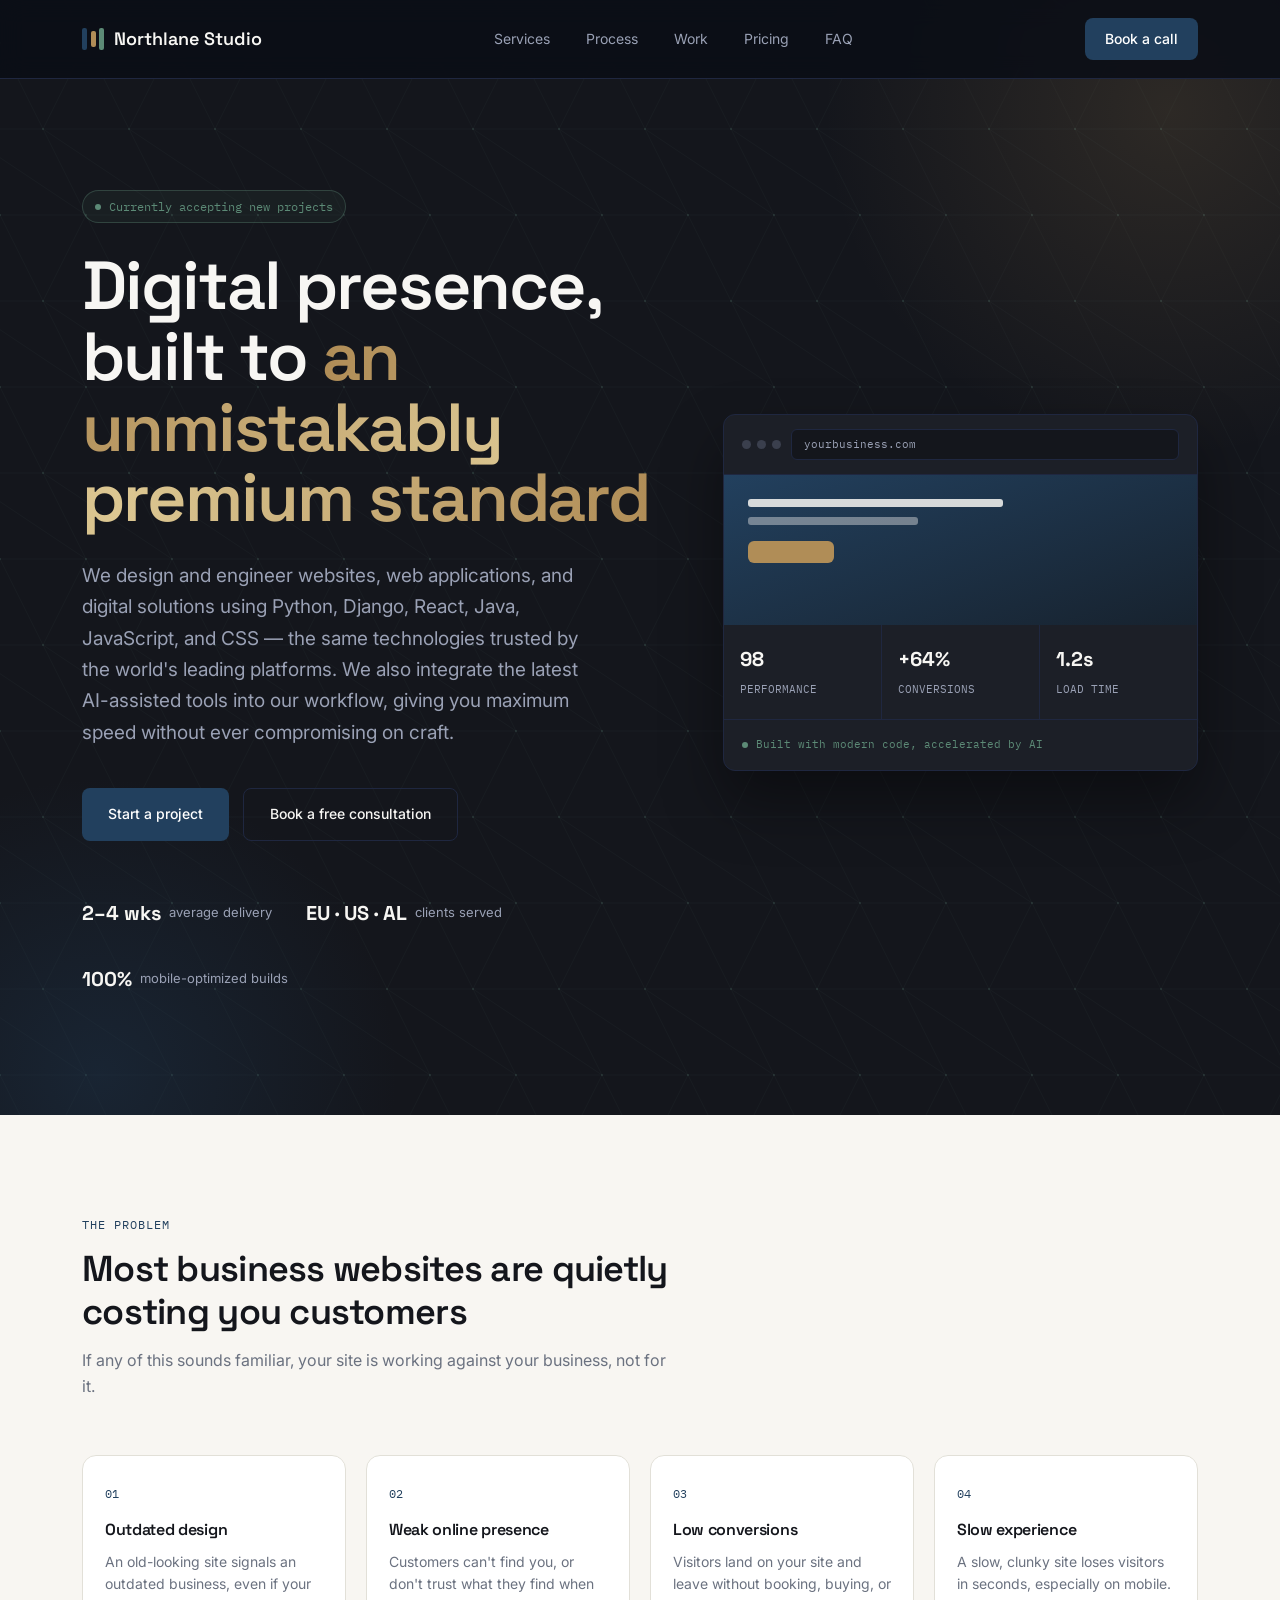
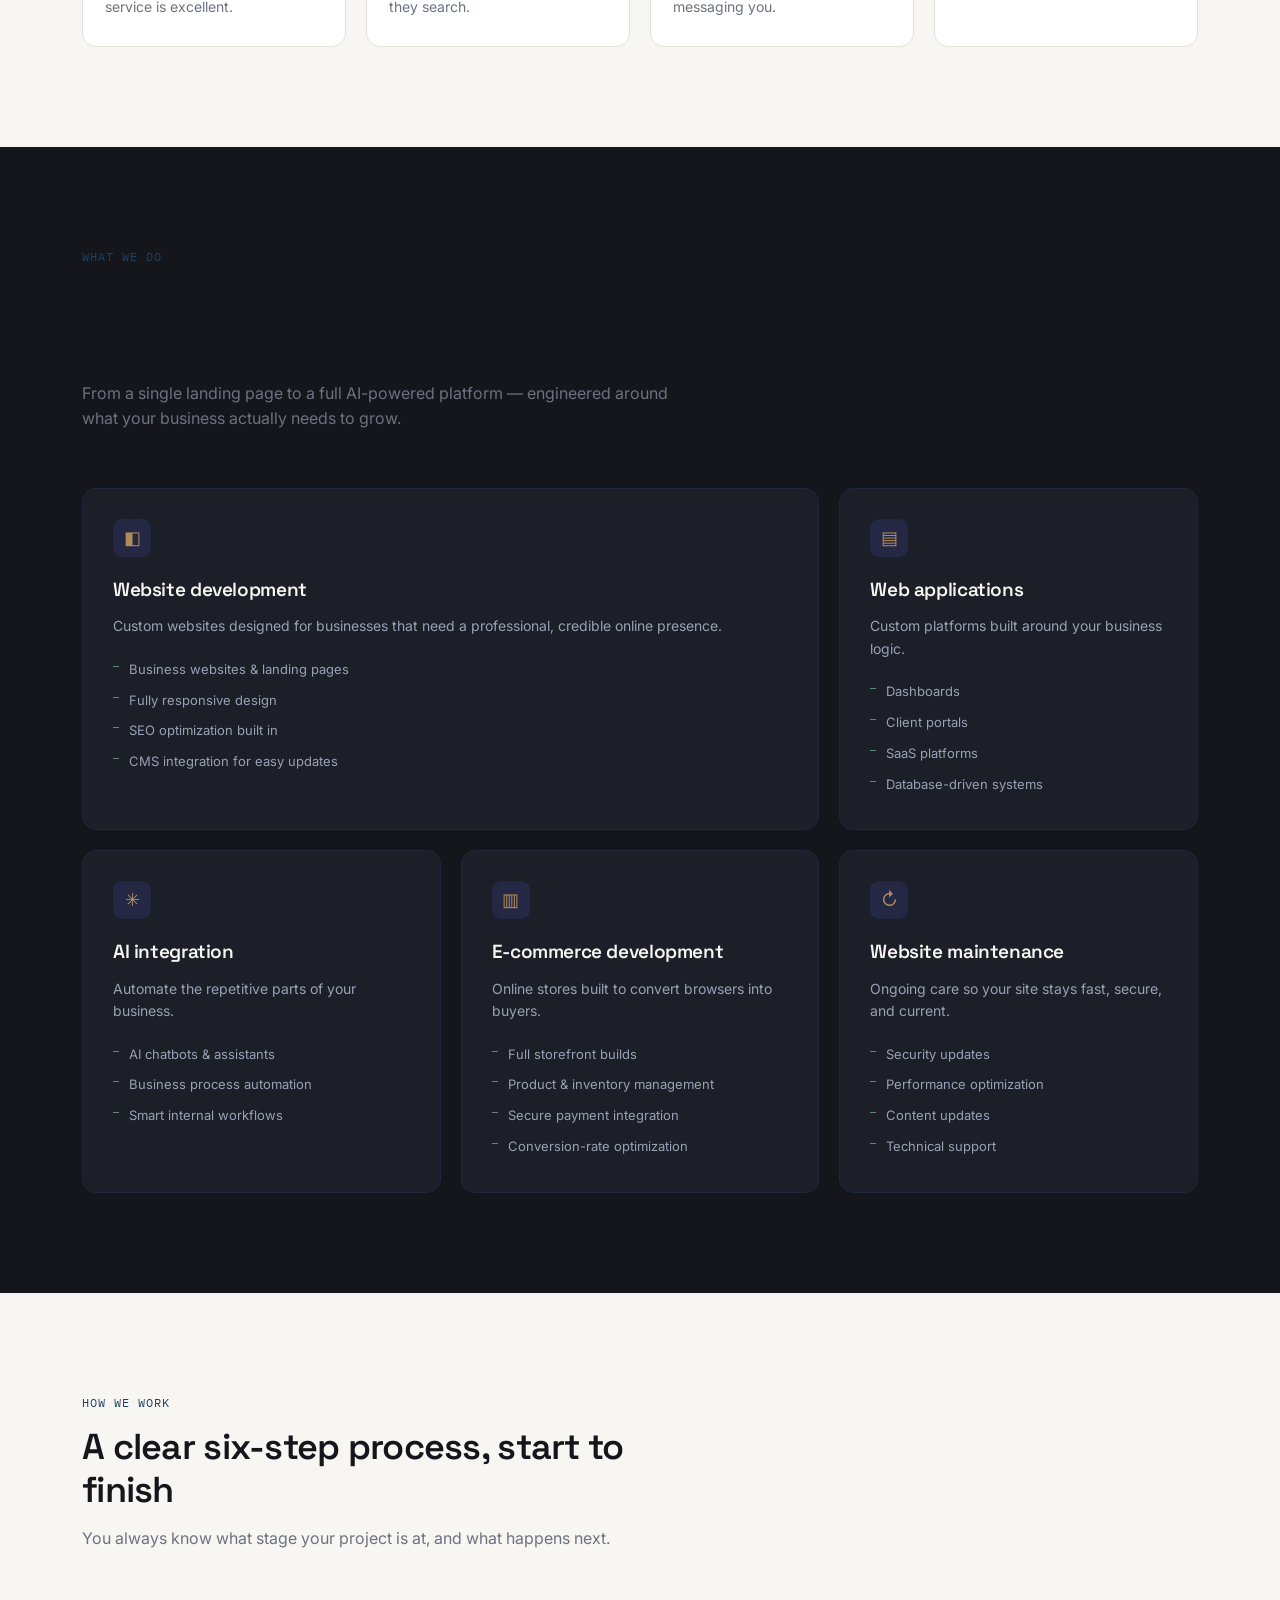
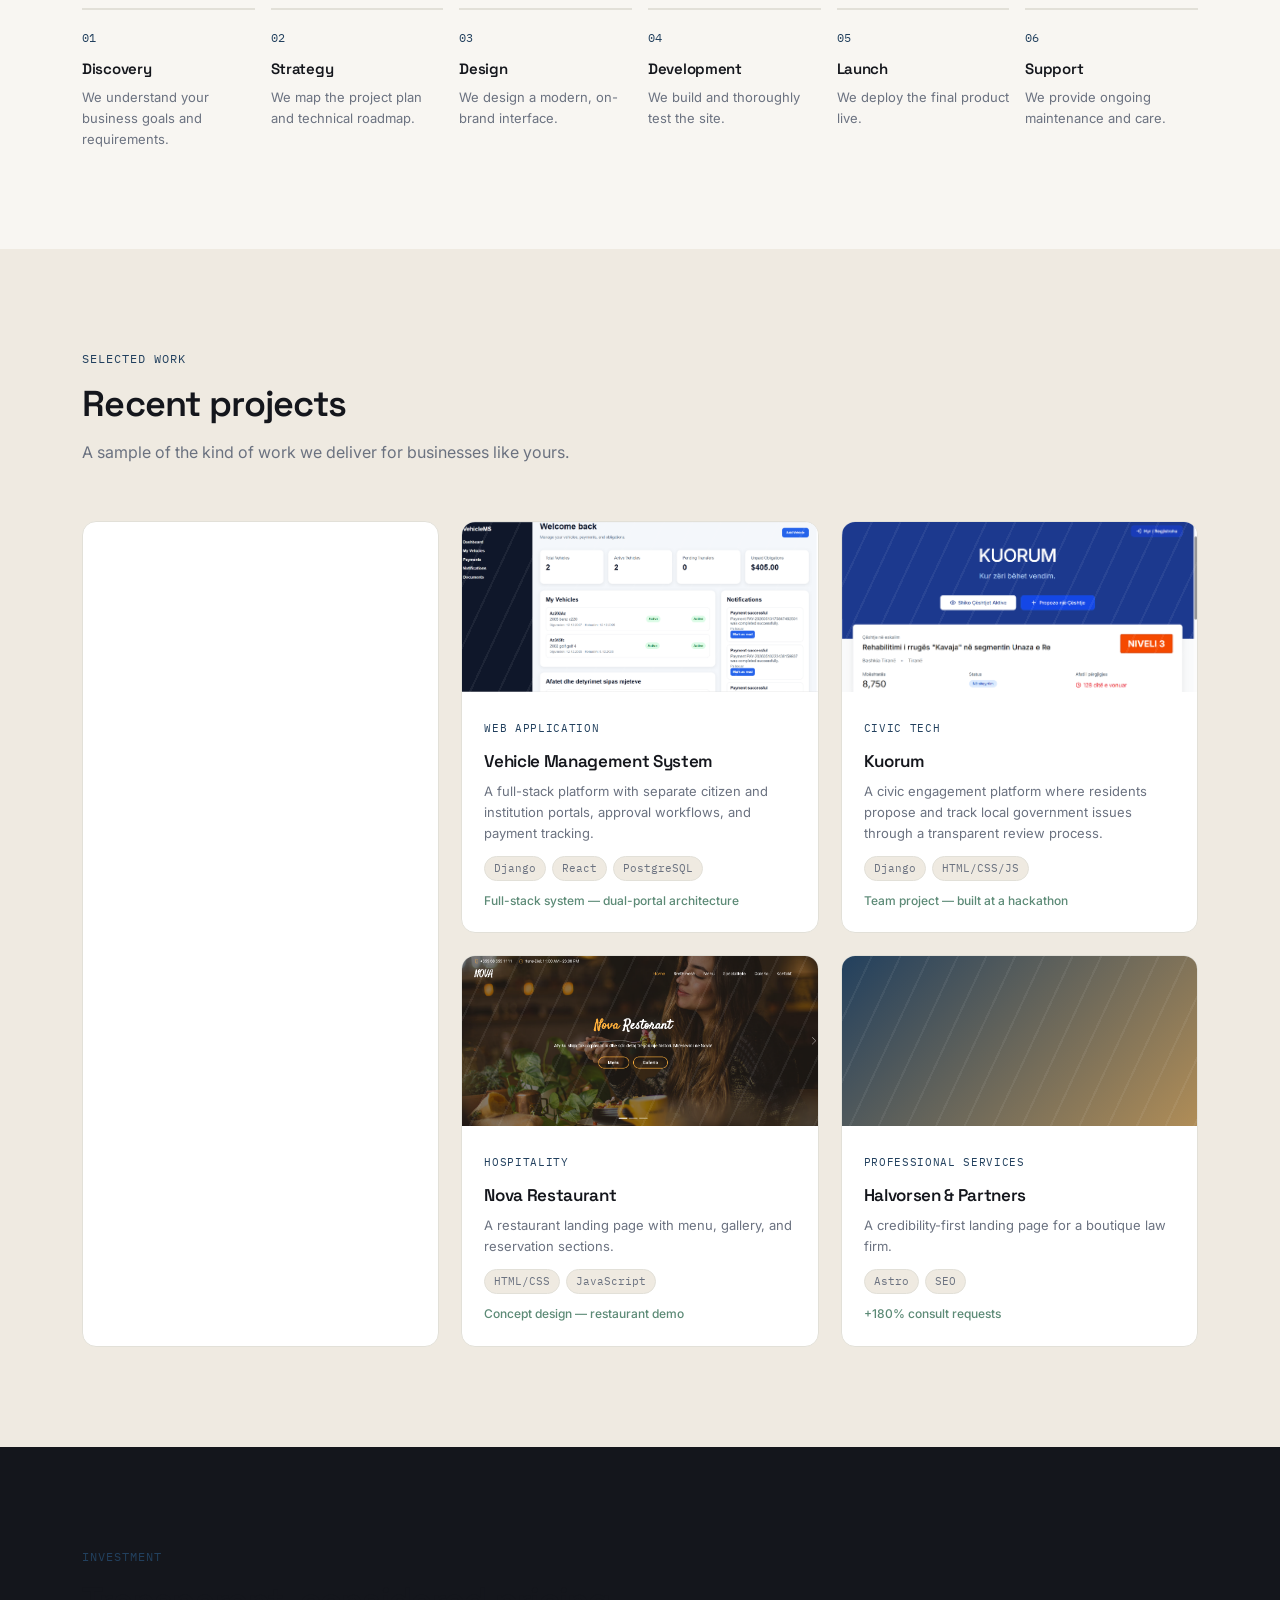
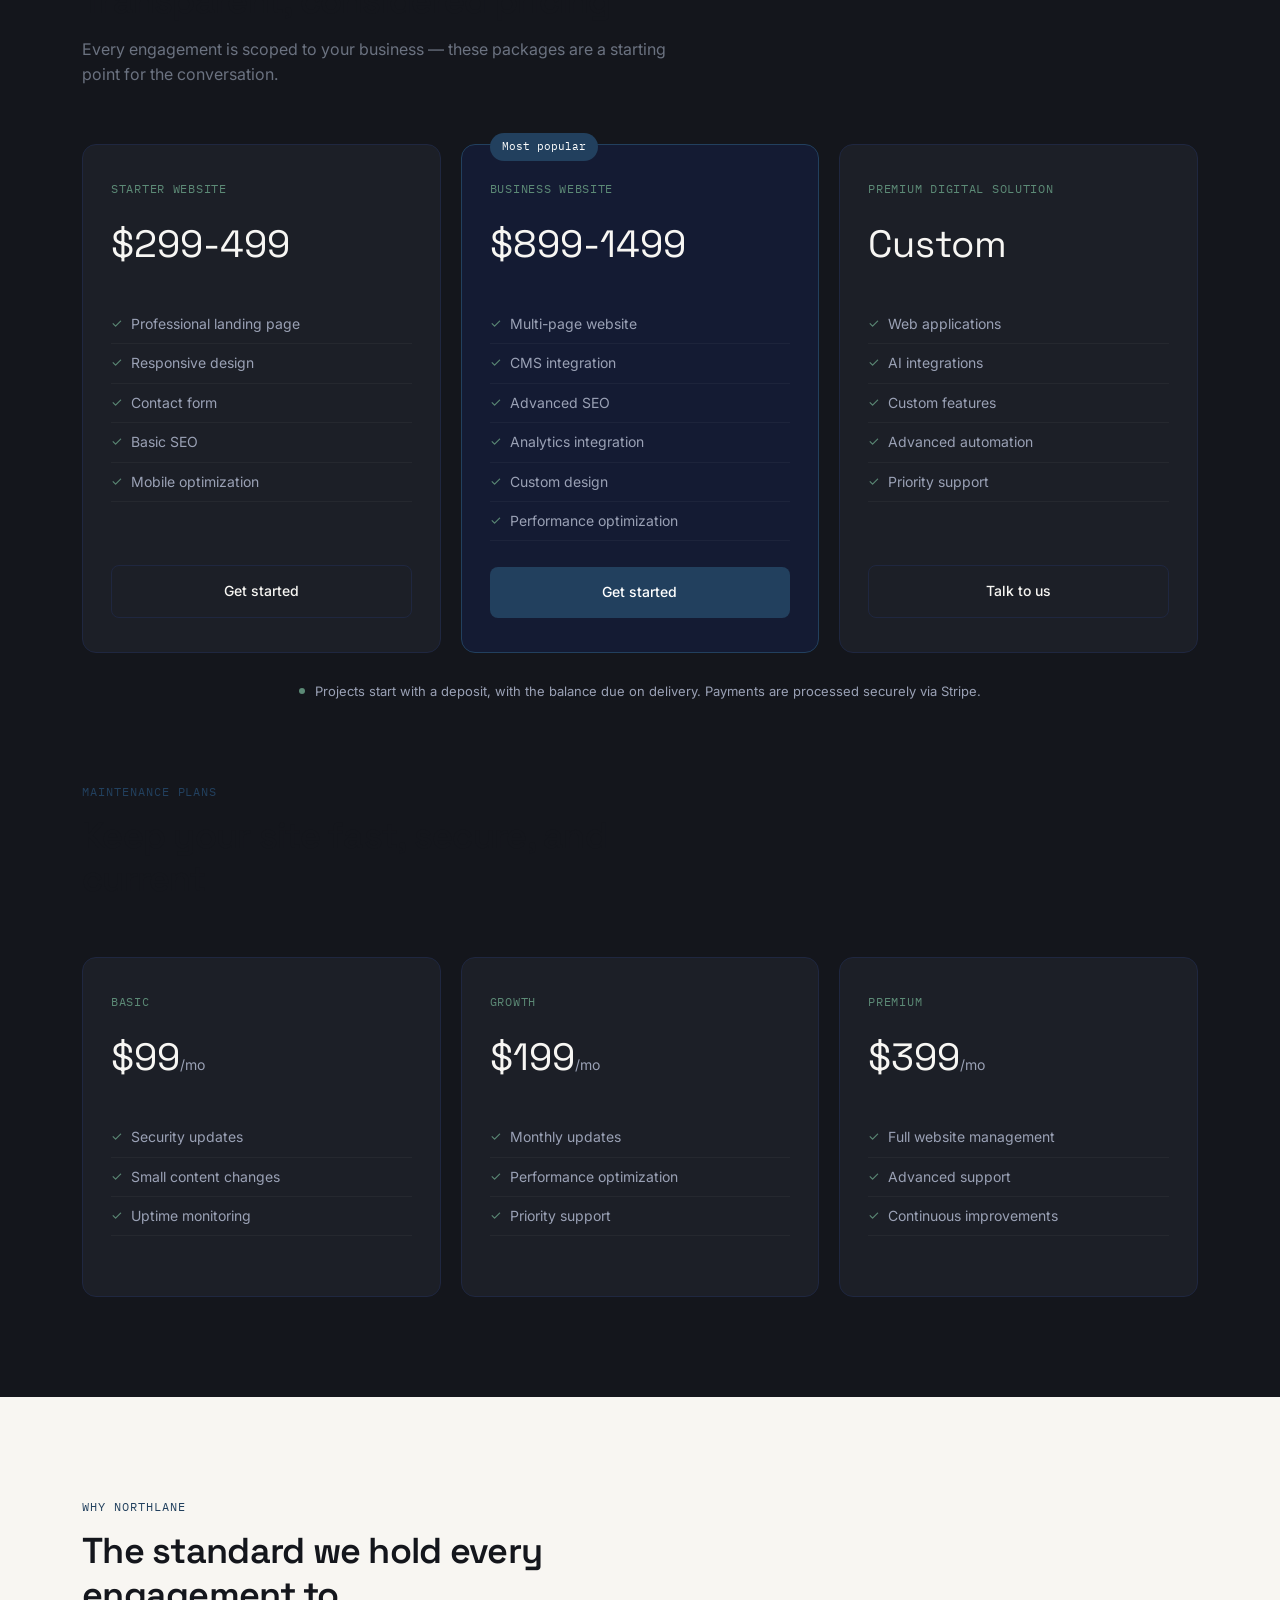
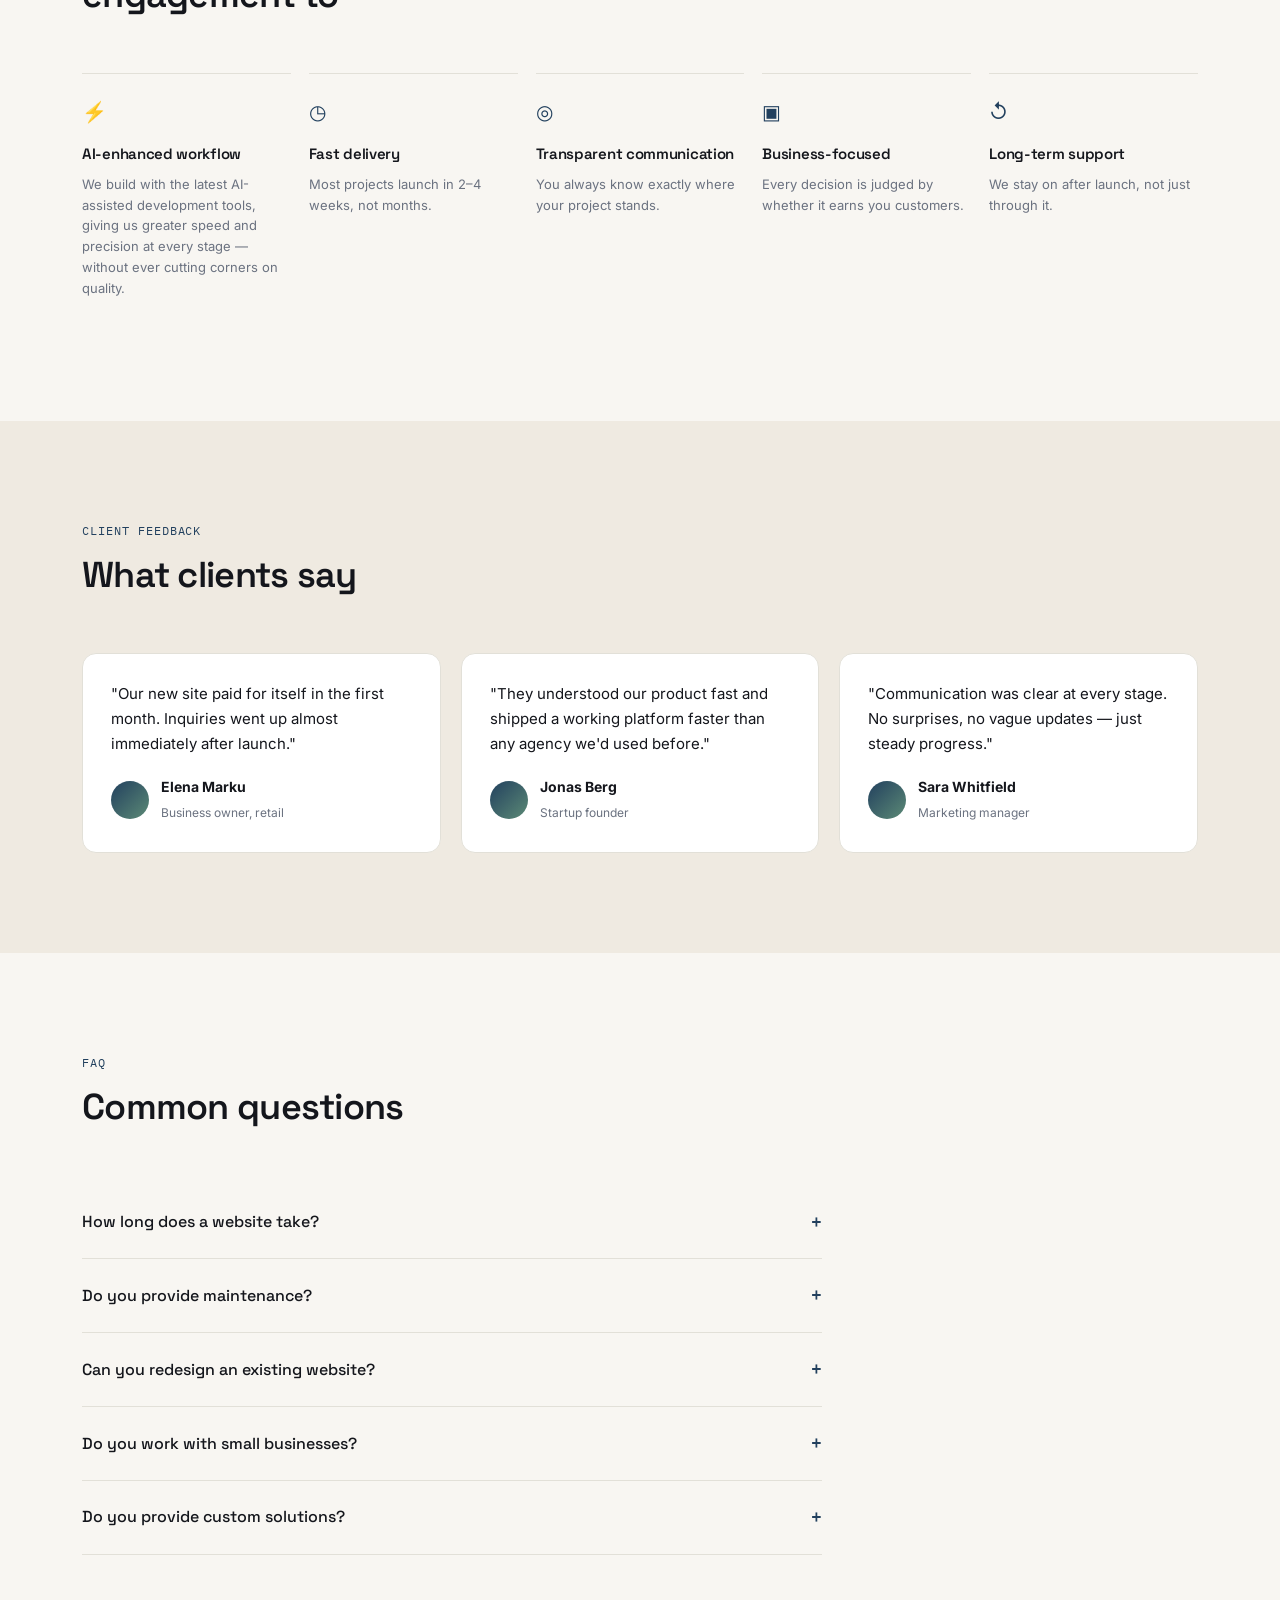
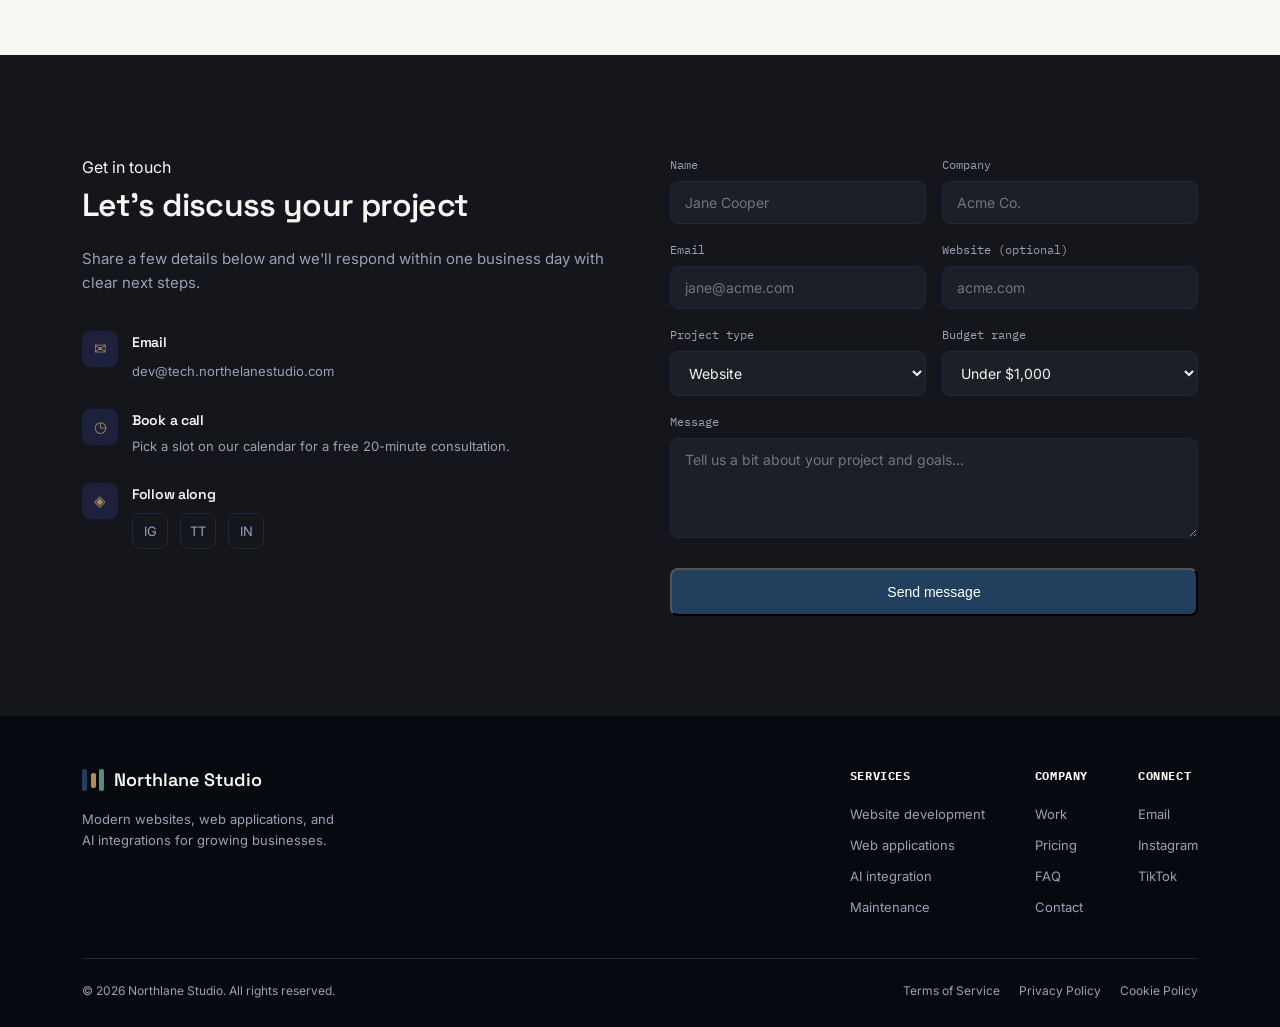
==== index.html @ 3b311298 "Update index.html" ====
<!DOCTYPE html>
<html lang="en">
<head>
<meta charset="UTF-8">
<meta name="viewport" content="width=device-width, initial-scale=1.0">
<title>Northlane Studio — Websites, web apps &amp; AI integrations</title>
<meta name="description" content="Northlane Studio builds modern websites, web applications, and AI-powered digital solutions for businesses across Europe and the US.">
<link rel="preconnect" href="https://fonts.googleapis.com">
<link href="https://fonts.googleapis.com/css2?family=Space+Grotesk:wght@400;500;600;700&family=Inter:wght@400;500;600&family=IBM+Plex+Mono:wght@400;500&display=swap" rel="stylesheet">
<link rel="stylesheet" href="css/style.css">

<!-- Google Analytics 4 -->
<script async src="https://www.googletagmanager.com/gtag/js?id=G-V34BCMV8Z7"></script>
<script>
  window.dataLayer = window.dataLayer || [];
  function gtag(){dataLayer.push(arguments);}
  gtag('js', new Date());
  gtag('config', 'G-V34BCMV8Z7');
</script>

</head>
<body>

<nav>
  <div class="nav-inner">
    <a href="#" class="logo">
      <span class="logo-mark"><span></span><span></span><span></span></span>
      Northlane Studio
    </a>
    <div class="nav-links">
      <a href="#services">Services</a>
      <a href="#process">Process</a>
      <a href="#portfolio">Work</a>
      <a href="#pricing">Pricing</a>
      <a href="#faq">FAQ</a>
    </div>
    <a href="#contact" class="nav-cta" data-track="book_call_nav">Book a call</a>
  </div>
</nav>

<!-- HERO -->
<section class="hero">
  <canvas id="flow-canvas"></canvas>
  <div class="container hero-inner" style="position:relative;z-index:2;">
    <div>
      <div class="eyebrow"><span class="dot"></span> Currently accepting new projects</div>
      <h1>Digital presence, built to <span class="accent">an unmistakably premium standard</span></h1>
      <p class="sub">We design and engineer websites, web applications, and digital solutions using Python, Django, React, Java, JavaScript, and CSS — the same technologies trusted by the world's leading platforms. We also integrate the latest AI-assisted tools into our workflow, giving you maximum speed without ever compromising on craft.</p>
      <div class="btn-row">
        <a href="#contact" class="btn btn-primary" data-track="start_project_hero">Start a project</a>
        <a href="#contact" class="btn btn-ghost" data-track="book_consult_hero">Book a free consultation</a>
      </div>
      <div class="trust-row">
        <div><div><b>2–4 wks</b>average delivery</div></div>
        <div><div><b>EU · US · AL</b>clients served</div></div>
        <div><div><b>100%</b>mobile-optimized builds</div></div>
      </div>
    </div>
    <div class="mockup">
      <div class="mockup-bar">
        <div class="dots"><span></span><span></span><span></span></div>
        <div class="url">yourbusiness.com</div>
      </div>
      <div class="mockup-body">
        <div class="mockup-hero">
          <div class="m-line w1"></div>
          <div class="m-line w2"></div>
          <div class="m-btn"></div>
        </div>
        <div class="mockup-stats">
          <div><b>98</b><span>PERFORMANCE</span></div>
          <div><b>+64%</b><span>CONVERSIONS</span></div>
          <div><b>1.2s</b><span>LOAD TIME</span></div>
        </div>
        <div class="mockup-footer"><span class="dot"></span> Built with modern code, accelerated by AI</div>
      </div>
    </div>
  </div>
</section>

<!-- PROBLEM -->
<section class="section-pad">
  <div class="container">
    <div class="section-head reveal">
      <span class="eyebrow-light">The problem</span>
      <h2>Most business websites are quietly costing you customers</h2>
      <p>If any of this sounds familiar, your site is working against your business, not for it.</p>
    </div>
    <div class="problem-grid">
      <div class="problem-card reveal">
        <div class="num">01</div>
        <h4>Outdated design</h4>
        <p>An old-looking site signals an outdated business, even if your service is excellent.</p>
      </div>
      <div class="problem-card reveal">
        <div class="num">02</div>
        <h4>Weak online presence</h4>
        <p>Customers can't find you, or don't trust what they find when they search.</p>
      </div>
      <div class="problem-card reveal">
        <div class="num">03</div>
        <h4>Low conversions</h4>
        <p>Visitors land on your site and leave without booking, buying, or messaging you.</p>
      </div>
      <div class="problem-card reveal">
        <div class="num">04</div>
        <h4>Slow experience</h4>
        <p>A slow, clunky site loses visitors in seconds, especially on mobile.</p>
      </div>
    </div>
  </div>
</section>

<!-- SERVICES -->
<section class="services-section section-pad" id="services">
  <div class="container">
    <div class="section-head on-dark reveal">
      <span class="eyebrow-light">What we do</span>
      <h2>Five disciplines, one team, one standard of craft</h2>
      <p>From a single landing page to a full AI-powered platform — engineered around what your business actually needs to grow.</p>
    </div>
    <div class="services-grid">
      <div class="service-card wide reveal">
        <div class="service-icon">◧</div>
        <h3>Website development</h3>
        <p class="desc">Custom websites designed for businesses that need a professional, credible online presence.</p>
        <ul>
          <li>Business websites &amp; landing pages</li>
          <li>Fully responsive design</li>
          <li>SEO optimization built in</li>
          <li>CMS integration for easy updates</li>
        </ul>
      </div>
      <div class="service-card reveal">
        <div class="service-icon">▤</div>
        <h3>Web applications</h3>
        <p class="desc">Custom platforms built around your business logic.</p>
        <ul>
          <li>Dashboards</li>
          <li>Client portals</li>
          <li>SaaS platforms</li>
          <li>Database-driven systems</li>
        </ul>
      </div>
      <div class="service-card reveal">
        <div class="service-icon">✳</div>
        <h3>AI integration</h3>
        <p class="desc">Automate the repetitive parts of your business.</p>
        <ul>
          <li>AI chatbots &amp; assistants</li>
          <li>Business process automation</li>
          <li>Smart internal workflows</li>
        </ul>
      </div>
      <div class="service-card reveal">
        <div class="service-icon">▥</div>
        <h3>E-commerce development</h3>
        <p class="desc">Online stores built to convert browsers into buyers.</p>
        <ul>
          <li>Full storefront builds</li>
          <li>Product &amp; inventory management</li>
          <li>Secure payment integration</li>
          <li>Conversion-rate optimization</li>
        </ul>
      </div>
      <div class="service-card reveal">
        <div class="service-icon">↻</div>
        <h3>Website maintenance</h3>
        <p class="desc">Ongoing care so your site stays fast, secure, and current.</p>
        <ul>
          <li>Security updates</li>
          <li>Performance optimization</li>
          <li>Content updates</li>
          <li>Technical support</li>
        </ul>
      </div>
    </div>
  </div>
</section>

<!-- PROCESS -->
<section class="section-pad" id="process">
  <div class="container">
    <div class="section-head reveal">
      <span class="eyebrow-light">How we work</span>
      <h2>A clear six-step process, start to finish</h2>
      <p>You always know what stage your project is at, and what happens next.</p>
    </div>
    <div class="process-row">
      <div class="process-step reveal"><div class="step-n">01</div><h4>Discovery</h4><p>We understand your business goals and requirements.</p></div>
      <div class="process-step reveal"><div class="step-n">02</div><h4>Strategy</h4><p>We map the project plan and technical roadmap.</p></div>
      <div class="process-step reveal"><div class="step-n">03</div><h4>Design</h4><p>We design a modern, on-brand interface.</p></div>
      <div class="process-step reveal"><div class="step-n">04</div><h4>Development</h4><p>We build and thoroughly test the site.</p></div>
      <div class="process-step reveal"><div class="step-n">05</div><h4>Launch</h4><p>We deploy the final product live.</p></div>
      <div class="process-step reveal"><div class="step-n">06</div><h4>Support</h4><p>We provide ongoing maintenance and care.</p></div>
    </div>
  </div>
</section>

<!-- PORTFOLIO -->
<section class="section-pad" id="portfolio" style="background:var(--paper-2);">
  <div class="container">
    <div class="section-head reveal">
      <span class="eyebrow-light">Selected work</span>
      <h2>Recent projects</h2>
      <p>A sample of the kind of work we deliver for businesses like yours.</p>
    </div>
    <div class="portfolio-grid">
      <div class="portfolio-card tall reveal">
        <div class="portfolio-thumb" style="background-image:url('screenshots/dajkogartenlandschaftsbau.de_.png'); background-size:cover; background-position:top center;"></div>
        <div class="portfolio-body">
          <span class="tag">Landscaping</span>
          <h3>Dajko Garten- und Landschaftsbau</h3>
          <p>A full business website for a German landscaping company, with a filterable project gallery and service-area coverage.</p>
          <div class="tech-row"><span class="tech-pill">HTML/CSS</span><span class="tech-pill">JavaScript</span><span class="tech-pill">SEO</span></div>
          <div class="result-line">Live client project — Offenbach, Germany</div>
        </div>
      </div>
      <div class="portfolio-card reveal">
        <div class="portfolio-thumb" style="background-image:url('screenshots/citizen_dashboard.png'); background-size:cover; background-position:top center;"></div>
        <div class="portfolio-body">
          <span class="tag">Web application</span>
          <h3>Vehicle Management System</h3>
          <p>A full-stack platform with separate citizen and institution portals, approval workflows, and payment tracking.</p>
          <div class="tech-row"><span class="tech-pill">Django</span><span class="tech-pill">React</span><span class="tech-pill">PostgreSQL</span></div>
          <div class="result-line">Full-stack system — dual-portal architecture</div>
        </div>
      </div>
      <div class="portfolio-card reveal">
        <div class="portfolio-thumb" style="background-image:url('screenshots/kuorum.png'); background-size:cover; background-position:top center;"></div>
        <div class="portfolio-body">
          <span class="tag">Civic tech</span>
          <h3>Kuorum</h3>
          <p>A civic engagement platform where residents propose and track local government issues through a transparent review process.</p>
          <div class="tech-row"><span class="tech-pill">Django</span><span class="tech-pill">HTML/CSS/JS</span></div>
          <div class="result-line">Team project — built at a hackathon</div>
        </div>
      </div>
      <div class="portfolio-card reveal">
        <div class="portfolio-thumb" style="background-image:url('screenshots/projekti2.png'); background-size:cover; background-position:top center;"></div>
        <div class="portfolio-body">
          <span class="tag">Hospitality</span>
          <h3>Nova Restaurant</h3>
          <p>A restaurant landing page with menu, gallery, and reservation sections.</p>
          <div class="tech-row"><span class="tech-pill">HTML/CSS</span><span class="tech-pill">JavaScript</span></div>
          <div class="result-line">Concept design — restaurant demo</div>
        </div>
      </div>
      <div class="portfolio-card reveal">
        <div class="portfolio-thumb"></div>
        <div class="portfolio-body">
          <span class="tag">Professional services</span>
          <h3>Halvorsen &amp; Partners</h3>
          <p>A credibility-first landing page for a boutique law firm.</p>
          <div class="tech-row"><span class="tech-pill">Astro</span><span class="tech-pill">SEO</span></div>
          <div class="result-line">+180% consult requests</div>
        </div>
      </div>
    </div>
  </div>
</section>

<!-- PRICING -->
<section class="pricing-section section-pad" id="pricing">
  <div class="container">
    <div class="section-head on-dark reveal">
      <span class="eyebrow-light">Investment</span>
      <h2>Transparent, considered pricing</h2>
      <p>Every engagement is scoped to your business — these packages are a starting point for the conversation.</p>
    </div>
    <div class="pricing-grid">
      <div class="price-card reveal">
        <div class="plan-name">Starter website</div>
        <div class="price">$299-499</div>
        <ul>
          <li>Professional landing page</li>
          <li>Responsive design</li>
          <li>Contact form</li>
          <li>Basic SEO</li>
          <li>Mobile optimization</li>
        </ul>
        <a href="#contact" class="btn btn-ghost" style="justify-content:center;" data-track="get_started_starter">Get started</a>
      </div>
      <div class="price-card featured reveal">
        <div class="featured-badge">Most popular</div>
        <div class="plan-name">Business website</div>
        <div class="price">$899-1499</div>
        <ul>
          <li>Multi-page website</li>
          <li>CMS integration</li>
          <li>Advanced SEO</li>
          <li>Analytics integration</li>
          <li>Custom design</li>
          <li>Performance optimization</li>
        </ul>
        <a href="#contact" class="btn btn-primary" style="justify-content:center;" data-track="get_started_business">Get started</a>
      </div>
      <div class="price-card reveal">
        <div class="plan-name">Premium digital solution</div>
        <div class="price">Custom</div>
        <ul>
          <li>Web applications</li>
          <li>AI integrations</li>
          <li>Custom features</li>
          <li>Advanced automation</li>
          <li>Priority support</li>
        </ul>
        <a href="#contact" class="btn btn-ghost" style="justify-content:center;" data-track="talk_to_us_premium">Talk to us</a>
      </div>
    </div>

    <div style="display:flex;align-items:center;justify-content:center;gap:10px;margin-top:28px;color:var(--text-mute-light);font-size:13px;">
      <span style="width:6px;height:6px;border-radius:50%;background:var(--teal);"></span>
      Projects start with a deposit, with the balance due on delivery. Payments are processed securely via Stripe.
    </div>

    <div class="section-head on-dark reveal" style="margin-top:80px;">
      <span class="eyebrow-light">Maintenance plans</span>
      <h2>Keep your site fast, secure, and current</h2>
    </div>
    <div class="pricing-grid">
      <div class="price-card reveal">
        <div class="plan-name">Basic</div>
        <div class="price">$99<span>/mo</span></div>
        <ul><li>Security updates</li><li>Small content changes</li><li>Uptime monitoring</li></ul>
      </div>
      <div class="price-card reveal">
        <div class="plan-name">Growth</div>
        <div class="price">$199<span>/mo</span></div>
        <ul><li>Monthly updates</li><li>Performance optimization</li><li>Priority support</li></ul>
      </div>
      <div class="price-card reveal">
        <div class="plan-name">Premium</div>
        <div class="price">$399<span>/mo</span></div>
        <ul><li>Full website management</li><li>Advanced support</li><li>Continuous improvements</li></ul>
      </div>
    </div>
  </div>
</section>

<!-- WHY CHOOSE US -->
<section class="section-pad">
  <div class="container">
    <div class="section-head reveal">
      <span class="eyebrow-light">Why Northlane</span>
      <h2>The standard we hold every engagement to</h2>
    </div>
    <div class="why-grid">
      <div class="why-card reveal"><div class="why-icon">⚡</div><h4>AI-enhanced workflow</h4><p>We build with the latest AI-assisted development tools, giving us greater speed and precision at every stage — without ever cutting corners on quality.</p></div>
      <div class="why-card reveal"><div class="why-icon">◷</div><h4>Fast delivery</h4><p>Most projects launch in 2–4 weeks, not months.</p></div>
      <div class="why-card reveal"><div class="why-icon">◎</div><h4>Transparent communication</h4><p>You always know exactly where your project stands.</p></div>
      <div class="why-card reveal"><div class="why-icon">▣</div><h4>Business-focused</h4><p>Every decision is judged by whether it earns you customers.</p></div>
      <div class="why-card reveal"><div class="why-icon">↺</div><h4>Long-term support</h4><p>We stay on after launch, not just through it.</p></div>
    </div>
  </div>
</section>

<!-- TESTIMONIALS -->
<section class="section-pad" style="background:var(--paper-2);">
  <div class="container">
    <div class="section-head reveal">
      <span class="eyebrow-light">Client feedback</span>
      <h2>What clients say</h2>
    </div>
    <div class="testi-grid">
      <div class="testi-card reveal">
        <p class="quote">"Our new site paid for itself in the first month. Inquiries went up almost immediately after launch."</p>
        <div class="testi-person"><div class="testi-avatar"></div><div><b>Elena Marku</b><span>Business owner, retail</span></div></div>
      </div>
      <div class="testi-card reveal">
        <p class="quote">"They understood our product fast and shipped a working platform faster than any agency we'd used before."</p>
        <div class="testi-person"><div class="testi-avatar"></div><div><b>Jonas Berg</b><span>Startup founder</span></div></div>
      </div>
      <div class="testi-card reveal">
        <p class="quote">"Communication was clear at every stage. No surprises, no vague updates — just steady progress."</p>
        <div class="testi-person"><div class="testi-avatar"></div><div><b>Sara Whitfield</b><span>Marketing manager</span></div></div>
      </div>
    </div>
  </div>
</section>

<!-- FAQ -->
<section class="section-pad" id="faq">
  <div class="container">
    <div class="section-head reveal">
      <span class="eyebrow-light">FAQ</span>
      <h2>Common questions</h2>
    </div>
    <div class="faq-list">
      <div class="faq-item reveal">
        <div class="faq-q">How long does a website take?<span class="plus">+</span></div>
        <div class="faq-a">Most landing pages take 1–2 weeks; full business websites typically take 2–4 weeks depending on scope.</div>
      </div>
      <div class="faq-item reveal">
        <div class="faq-q">Do you provide maintenance?<span class="plus">+</span></div>
        <div class="faq-a">Yes — we offer monthly maintenance plans covering updates, security, and performance.</div>
      </div>
      <div class="faq-item reveal">
        <div class="faq-q">Can you redesign an existing website?<span class="plus">+</span></div>
        <div class="faq-a">Yes, redesigns are one of our most common projects — we can migrate your existing content over.</div>
      </div>
      <div class="faq-item reveal">
        <div class="faq-q">Do you work with small businesses?<span class="plus">+</span></div>
        <div class="faq-a">Yes, our Starter package is built specifically for small and early-stage businesses.</div>
      </div>
      <div class="faq-item reveal">
        <div class="faq-q">Do you provide custom solutions?<span class="plus">+</span></div>
        <div class="faq-a">Yes — the Premium Digital Solution package covers custom web apps, AI integrations, and automation.</div>
      </div>
    </div>
  </div>
</section>

<!-- CONTACT -->
<section class="contact-section section-pad" id="contact">
  <div class="container contact-grid">
    <div>
      <span class="eyebrow-light">Get in touch</span>
      <h2 style="font-size:32px;margin-bottom:16px;">Let's discuss your project</h2>
      <p style="color:var(--text-mute-light);margin-bottom:36px;font-size:15px;">Share a few details below and we'll respond within one business day with clear next steps.</p>

      <div class="contact-info-item"><div class="ci-icon">✉</div><div><h4>Email</h4><a href="mailto:dev@tech.northelanestudio.com">dev@tech.northelanestudio.com</a></div></div>
      <div class="contact-info-item"><div class="ci-icon">◷</div><div><h4>Book a call</h4><p>Pick a slot on our calendar for a free 20-minute consultation.</p></div></div>
      <div class="contact-info-item">
        <div class="ci-icon">◈</div>
        <div>
          <h4>Follow along</h4>
          <div class="social-row">
            <a href="#" aria-label="Instagram">IG</a>
            <a href="#" aria-label="TikTok">TT</a>
            <a href="#" aria-label="LinkedIn">IN</a>
          </div>
        </div>
      </div>
    </div>

    <form id="contact-form" action="https://api.web3forms.com/submit" method="POST">
      <!-- Get your free access key at web3forms.com and paste it below -->
      <input type="hidden" name="access_key" value="c6a785b7-081a-4fd1-887f-9b98c7d88f4e">
      <input type="hidden" name="subject" value="New project inquiry — Northlane Studio">
      <div class="form-row">
        <div class="form-group"><label>Name</label><input type="text" name="name" required placeholder="Jane Cooper"></div>
        <div class="form-group"><label>Company</label><input type="text" name="company" placeholder="Acme Co."></div>
      </div>
      <div class="form-row">
        <div class="form-group"><label>Email</label><input type="email" name="email" required placeholder="jane@acme.com"></div>
        <div class="form-group"><label>Website (optional)</label><input type="text" name="website" placeholder="acme.com"></div>
      </div>
      <div class="form-row">
        <div class="form-group">
          <label>Project type</label>
          <select name="project_type"><option>Website</option><option>Web application</option><option>AI integration</option><option>E-commerce</option><option>Maintenance</option></select>
        </div>
        <div class="form-group">
          <label>Budget range</label>
          <select name="budget"><option>Under $1,000</option><option>$1,000 – $2,500</option><option>$2,500 – $10,000</option><option>Custom / not sure</option></select>
        </div>
      </div>
      <div class="form-group"><label>Message</label><textarea name="message" placeholder="Tell us a bit about your project and goals..."></textarea></div>
      <button class="btn btn-primary submit-btn" type="submit">Send message</button>
      <p id="form-status" style="font-size:13px;color:var(--teal);margin-top:12px;display:none;"></p>
    </form>
    <script>
    document.getElementById('contact-form').addEventListener('submit', async function(e){
      e.preventDefault();
      const btn = this.querySelector('.submit-btn');
      const status = document.getElementById('form-status');
      btn.textContent = 'Sending...';
      try{
        const res = await fetch(this.action, { method:'POST', body:new FormData(this), headers:{ 'Accept':'application/json' } });
        const data = await res.json();
        if(data.success){
          btn.textContent = 'Message sent';
          status.textContent = "Thanks — we'll reply within one business day.";
          status.style.display = 'block';
          this.reset();
          if (typeof gtag === 'function') {
            gtag('event', 'generate_lead', { event_category: 'form', event_label: 'contact_form_submit' });
          }
        } else {
          btn.textContent = 'Send message';
          status.textContent = 'Something went wrong, please email us directly.';
          status.style.color = 'var(--violet)';
          status.style.display = 'block';
        }
      } catch(err){
        btn.textContent = 'Send message';
        status.textContent = 'Something went wrong, please email us directly.';
        status.style.color = 'var(--violet)';
        status.style.display = 'block';
      }
    });
    </script>
  </div>
</section>

<footer>
  <div class="container">
    <div class="footer-top">
      <div>
        <a href="#" class="logo" style="margin-bottom:14px;">
          <span class="logo-mark"><span></span><span></span><span></span></span>
          Northlane Studio
        </a>
        <p style="font-size:13px;max-width:260px;">Modern websites, web applications, and AI integrations for growing businesses.</p>
      </div>
      <div class="footer-links">
        <div class="footer-col">
          <h5>Services</h5>
          <a href="#services">Website development</a>
          <a href="#services">Web applications</a>
          <a href="#services">AI integration</a>
          <a href="#services">Maintenance</a>
        </div>
        <div class="footer-col">
          <h5>Company</h5>
          <a href="#portfolio">Work</a>
          <a href="#pricing">Pricing</a>
          <a href="#faq">FAQ</a>
          <a href="#contact">Contact</a>
        </div>
        <div class="footer-col">
          <h5>Connect</h5>
          <a href="mailto:dev@tech.northelanestudio.com">Email</a>
          <a href="#">Instagram</a>
          <a href="#">TikTok</a>
        </div>
      </div>
    </div>
    <div class="footer-bottom">
      <span>© 2026 Northlane Studio. All rights reserved.</span>
      <span>
        <a href="terms-of-service.html" style="color:var(--text-mute-light);margin-right:16px;">Terms of Service</a>
        <a href="privacy-policy.html" style="color:var(--text-mute-light);margin-right:16px;">Privacy Policy</a>
        <a href="cookie-policy.html" style="color:var(--text-mute-light);">Cookie Policy</a>
      </span>
    </div>
  </div>
</footer>

<script src="js/main.js"></script>

<!-- GA4 click tracking for key CTAs -->
<script>
  document.querySelectorAll('[data-track]').forEach(function(el){
    el.addEventListener('click', function(){
      if (typeof gtag === 'function') {
        gtag('event', 'click', {
          event_category: 'cta',
          event_label: el.getAttribute('data-track')
        });
      }
    });
  });
</script>

</body>
</html>
---- css/style.css ----
:root{
  --ink:#14161C;
  --ink-2:#1C1F27;
  --paper:#F8F6F2;
  --paper-2:#EFEAE1;
  --indigo:#22405E;
  --violet:#B08D57;
  --teal:#5C8A76;
  --text-dark:#14161C;
  --text-mute-dark:#6B7280;
  --text-light:#F7F6F3;
  --text-mute-light:#9AA1B5;
  --border-dark:#1F2740;
  --border-light:#E2E0D8;
  --radius:14px;
}
*{margin:0;padding:0;box-sizing:border-box;}
html{scroll-behavior:smooth;}
body{
  font-family:'Inter',sans-serif;
  background:var(--paper);
  color:var(--text-dark);
  line-height:1.6;
  -webkit-font-smoothing:antialiased;
  overflow-x:hidden;
}
h1,h2,h3,h4{font-family:'Space Grotesk',sans-serif;font-weight:600;letter-spacing:-0.02em;}
.mono{font-family:'IBM Plex Mono',monospace;}
a{text-decoration:none;color:inherit;}
.container{max-width:1180px;margin:0 auto;padding:0 32px;}
section{position:relative;}

/* ---------- NAV ---------- */
nav{
  position:fixed;top:0;left:0;right:0;z-index:100;
  background:rgba(10,13,22,0.85);
  backdrop-filter:blur(12px);
  border-bottom:1px solid var(--border-dark);
}
.nav-inner{
  max-width:1180px;margin:0 auto;padding:18px 32px;
  display:flex;align-items:center;justify-content:space-between;
}
.logo{display:flex;align-items:center;gap:10px;color:var(--text-light);font-family:'Space Grotesk';font-weight:600;font-size:18px;}
.logo-mark{width:22px;height:22px;position:relative;}
.logo-mark span{position:absolute;top:0;bottom:0;width:5px;border-radius:2px;}
.logo-mark span:nth-child(1){left:0;background:var(--indigo);}
.logo-mark span:nth-child(2){left:8.5px;background:var(--violet);height:70%;top:15%;}
.logo-mark span:nth-child(3){left:17px;background:var(--teal);}
.nav-links{display:flex;gap:36px;font-size:14px;color:var(--text-mute-light);}
.nav-links a{transition:color .2s;}
.nav-links a:hover{color:var(--text-light);}
.nav-cta{
  background:var(--indigo);color:#fff;padding:10px 20px;border-radius:8px;
  font-size:14px;font-weight:500;transition:background .2s;
}
.nav-cta:hover{background:var(--violet);}
.nav-toggle{display:none;color:var(--text-light);font-size:22px;cursor:pointer;background:none;border:none;}

/* ---------- HERO ---------- */
.hero{
  background:var(--ink);
  color:var(--text-light);
  padding:190px 0 120px;
  position:relative;
  overflow:hidden;
  min-height:92vh;
  display:flex;
  align-items:center;
}
#flow-canvas{
  position:absolute;inset:0;width:100%;height:100%;z-index:0;pointer-events:none;
  mix-blend-mode:screen;opacity:0.85;
}
.hero::before{
  content:'';position:absolute;top:-240px;right:-240px;width:700px;height:700px;
  background:radial-gradient(circle, rgba(176,141,87,0.16) 0%, transparent 70%);
  pointer-events:none;z-index:0;
}
.hero::after{
  content:'';position:absolute;bottom:-260px;left:-200px;width:600px;height:600px;
  background:radial-gradient(circle, rgba(34,64,94,0.35) 0%, transparent 70%);
  pointer-events:none;z-index:0;
}
.hero-inner{
  display:grid;grid-template-columns:1.1fr 0.9fr;gap:60px;align-items:center;
  position:relative;z-index:1;
}
.eyebrow{
  display:inline-flex;align-items:center;gap:8px;
  font-family:'IBM Plex Mono';font-size:12px;color:var(--teal);
  border:1px solid rgba(92,138,118,0.35);background:rgba(92,138,118,0.08);
  padding:6px 12px;border-radius:100px;margin-bottom:28px;
}
.eyebrow .dot{width:6px;height:6px;border-radius:50%;background:var(--teal);animation:pulse 2s infinite;}
@keyframes pulse{0%,100%{opacity:1;}50%{opacity:0.3;}}
.hero h1{font-size:68px;line-height:1.04;margin-bottom:26px;letter-spacing:-0.03em;}
.hero h1 .accent{
  background:linear-gradient(90deg, var(--violet) 0%, #DCC792 50%, var(--violet) 100%);
  -webkit-background-clip:text;background-clip:text;color:transparent;
}
.hero p.sub{font-size:19px;color:var(--text-mute-light);max-width:520px;margin-bottom:40px;line-height:1.65;}
.btn-row{display:flex;gap:14px;flex-wrap:wrap;}
.btn{
  padding:14px 26px;border-radius:8px;font-size:14px;font-weight:500;
  transition:transform .2s, background .2s, border-color .2s;
  display:inline-flex;align-items:center;gap:8px;
}
.btn-primary{background:var(--indigo);color:#fff;}
.btn-primary:hover{background:var(--violet);transform:translateY(-1px);}
.btn-ghost{border:1px solid var(--border-dark);color:var(--text-light);}
.btn-ghost:hover{border-color:var(--violet);}
.btn-dark{border:1px solid var(--border-light);color:var(--text-dark);}
.btn-dark:hover{border-color:var(--indigo);}

.trust-row{margin-top:56px;display:flex;gap:34px;flex-wrap:wrap;color:var(--text-mute-light);font-size:13px;}
.trust-row div{display:flex;align-items:center;gap:8px;}
.trust-row b{color:var(--text-light);font-family:'Space Grotesk';font-size:20px;display:block;}

/* Browser mockup signature element */
.mockup{
  background:var(--ink-2);border:1px solid var(--border-dark);border-radius:12px;
  overflow:hidden;box-shadow:0 30px 60px rgba(0,0,0,0.4);
}
.mockup-bar{
  display:flex;align-items:center;gap:10px;padding:14px 18px;border-bottom:1px solid var(--border-dark);
}
.mockup-bar .dots{display:flex;gap:6px;}
.mockup-bar .dots span{width:9px;height:9px;border-radius:50%;background:#3A3F4D;}
.mockup-bar .url{
  flex:1;background:var(--ink);border:1px solid var(--border-dark);border-radius:6px;
  padding:6px 12px;font-family:'IBM Plex Mono';font-size:11px;color:var(--text-mute-light);
}
.mockup-body{padding:0;}
.mockup-hero{
  height:150px;background:linear-gradient(160deg,var(--indigo) 0%, #17222E 100%);
  position:relative;padding:24px;
}
.mockup-hero .m-line{height:8px;border-radius:3px;background:rgba(247,246,243,0.85);margin-bottom:10px;}
.mockup-hero .m-line.w1{width:60%;}
.mockup-hero .m-line.w2{width:40%;background:rgba(247,246,243,0.4);}
.mockup-hero .m-btn{width:86px;height:22px;border-radius:6px;background:var(--violet);margin-top:16px;}
.mockup-stats{display:grid;grid-template-columns:repeat(3,1fr);gap:1px;background:var(--border-dark);}
.mockup-stats div{background:var(--ink-2);padding:18px 16px;}
.mockup-stats b{display:block;font-family:'Space Grotesk';font-size:20px;color:var(--text-light);}
.mockup-stats span{font-size:11px;color:var(--text-mute-light);font-family:'IBM Plex Mono';}
.mockup-footer{
  padding:16px 18px;display:flex;align-items:center;gap:8px;
  font-family:'IBM Plex Mono';font-size:11px;color:var(--teal);border-top:1px solid var(--border-dark);
}
.mockup-footer .dot{width:6px;height:6px;border-radius:50%;background:var(--teal);animation:pulse 2s infinite;}

/* ---------- SECTION HEADINGS ---------- */
.section-pad{padding:100px 0;}
.section-head{max-width:600px;margin-bottom:56px;}
.section-head .eyebrow-light{
  font-family:'IBM Plex Mono';font-size:12px;color:var(--indigo);
  text-transform:uppercase;letter-spacing:0.08em;margin-bottom:14px;display:block;
}
.section-head h2{font-size:36px;line-height:1.2;color:var(--text-dark);}
.section-head p{color:var(--text-mute-dark);margin-top:14px;font-size:16px;}
.on-dark .section-head h2{color:var(--text-light);}
.on-dark .section-head p{color:var(--text-mute-light);}

/* ---------- PROBLEM ---------- */
.problem-grid{display:grid;grid-template-columns:repeat(4,1fr);gap:20px;}
.problem-card{
  background:#fff;border:1px solid var(--border-light);border-radius:var(--radius);
  padding:28px 22px;
}
.problem-card .num{font-family:'IBM Plex Mono';font-size:12px;color:var(--indigo);margin-bottom:14px;}
.problem-card h4{font-size:16px;margin-bottom:8px;}
.problem-card p{font-size:14px;color:var(--text-mute-dark);}

/* ---------- SERVICES ---------- */
.services-section{background:var(--ink);color:var(--text-light);}
.services-grid{display:grid;grid-template-columns:repeat(3,1fr);gap:20px;}
.service-card{
  background:var(--ink-2);border:1px solid var(--border-dark);border-radius:var(--radius);
  padding:30px;transition:border-color .25s, transform .25s;
}
.service-card:hover{border-color:var(--indigo);transform:translateY(-4px);}
.service-card.wide{grid-column:span 2;}
.service-icon{width:38px;height:38px;border-radius:9px;background:rgba(91,95,239,0.15);
  display:flex;align-items:center;justify-content:center;margin-bottom:18px;color:var(--violet);font-size:18px;}
.service-card h3{font-size:19px;margin-bottom:10px;}
.service-card p.desc{color:var(--text-mute-light);font-size:14px;margin-bottom:16px;}
.service-card ul{list-style:none;font-size:13px;color:var(--text-mute-light);}
.service-card ul li{padding:5px 0;padding-left:16px;position:relative;}
.service-card ul li::before{content:'';position:absolute;left:0;top:12px;width:6px;height:1px;background:var(--teal);}

/* ---------- PROCESS ---------- */
.process-row{display:grid;grid-template-columns:repeat(6,1fr);gap:16px;}
.process-step{border-top:2px solid var(--border-light);padding-top:18px;}
.process-step .step-n{font-family:'IBM Plex Mono';font-size:12px;color:var(--indigo);margin-bottom:10px;}
.process-step h4{font-size:15px;margin-bottom:6px;}
.process-step p{font-size:13px;color:var(--text-mute-dark);}

/* ---------- PORTFOLIO ---------- */
.portfolio-grid{display:grid;grid-template-columns:repeat(3,1fr);gap:22px;}
.portfolio-card{background:#fff;border:1px solid var(--border-light);border-radius:var(--radius);overflow:hidden;}
.portfolio-card.tall{grid-row:span 2;}
.portfolio-thumb{
  height:170px;background:linear-gradient(135deg,var(--indigo),var(--violet));
  position:relative;overflow:hidden;
}
.portfolio-card.tall .portfolio-thumb{height:100%;min-height:340px;}
.portfolio-thumb::after{
  content:'';position:absolute;inset:0;
  background:repeating-linear-gradient(115deg, rgba(255,255,255,0.06) 0 2px, transparent 2px 26px);
}
.portfolio-body{padding:22px;}
.portfolio-body .tag{font-family:'IBM Plex Mono';font-size:11px;color:var(--indigo);text-transform:uppercase;letter-spacing:0.06em;}
.portfolio-body h3{font-size:17px;margin:8px 0 6px;}
.portfolio-body p{font-size:13px;color:var(--text-mute-dark);margin-bottom:12px;}
.tech-row{display:flex;gap:6px;flex-wrap:wrap;margin-bottom:10px;}
.tech-pill{font-family:'IBM Plex Mono';font-size:11px;background:var(--paper-2);border:1px solid var(--border-light);padding:3px 9px;border-radius:100px;color:var(--text-mute-dark);}
.result-line{font-size:12px;color:var(--teal);font-weight:500;}

/* ---------- PRICING ---------- */
.pricing-section{background:var(--ink);color:var(--text-light);}
.pricing-grid{display:grid;grid-template-columns:repeat(3,1fr);gap:20px;}
.price-card{
  background:var(--ink-2);border:1px solid var(--border-dark);border-radius:var(--radius);
  padding:34px 28px;display:flex;flex-direction:column;
}
.price-card.featured{border-color:var(--indigo);position:relative;background:#141B33;}
.featured-badge{
  position:absolute;top:-12px;left:28px;background:var(--indigo);color:#fff;
  font-size:11px;font-family:'IBM Plex Mono';padding:5px 12px;border-radius:100px;
}
.price-card .plan-name{font-family:'IBM Plex Mono';font-size:12px;color:var(--teal);text-transform:uppercase;letter-spacing:0.06em;margin-bottom:16px;}
.price-card .price{font-size:38px;font-family:'Space Grotesk';margin-bottom:4px;}
.price-card .price span{font-size:14px;color:var(--text-mute-light);font-family:'Inter';}
.price-card ul{list-style:none;margin:26px 0;flex-grow:1;}
.price-card ul li{font-size:14px;color:var(--text-mute-light);padding:8px 0;padding-left:20px;position:relative;border-bottom:1px solid rgba(255,255,255,0.04);}
.price-card ul li::before{content:'✓';position:absolute;left:0;color:var(--teal);font-size:13px;}
.price-note{text-align:center;color:var(--text-mute-light);font-size:13px;margin-top:36px;}

/* ---------- WHY / FEATURES ---------- */
.why-grid{display:grid;grid-template-columns:repeat(5,1fr);gap:18px;}
.why-card{padding:22px 0;border-top:1px solid var(--border-light);}
.why-card .why-icon{font-size:20px;color:var(--indigo);margin-bottom:14px;}
.why-card h4{font-size:15px;margin-bottom:8px;}
.why-card p{font-size:13px;color:var(--text-mute-dark);}

/* ---------- TESTIMONIALS ---------- */
.testi-grid{display:grid;grid-template-columns:repeat(3,1fr);gap:20px;}
.testi-card{background:#fff;border:1px solid var(--border-light);border-radius:var(--radius);padding:28px;}
.testi-card p.quote{font-size:15px;color:var(--text-dark);margin-bottom:20px;line-height:1.65;}
.testi-person{display:flex;align-items:center;gap:12px;}
.testi-avatar{width:38px;height:38px;border-radius:50%;background:linear-gradient(135deg,var(--indigo),var(--teal));}
.testi-person b{font-size:14px;display:block;}
.testi-person span{font-size:12px;color:var(--text-mute-dark);}

/* ---------- FAQ ---------- */
.faq-list{max-width:740px;}
.faq-item{border-bottom:1px solid var(--border-light);padding:22px 0;cursor:pointer;}
.faq-q{display:flex;justify-content:space-between;align-items:center;font-family:'Space Grotesk';font-size:16px;font-weight:500;}
.faq-q .plus{font-family:'IBM Plex Mono';color:var(--indigo);font-size:18px;transition:transform .2s;}
.faq-item.open .plus{transform:rotate(45deg);}
.faq-a{max-height:0;overflow:hidden;transition:max-height .3s ease;font-size:14px;color:var(--text-mute-dark);}
.faq-item.open .faq-a{max-height:200px;padding-top:14px;}

/* ---------- CONTACT ---------- */
.contact-section{background:var(--ink);color:var(--text-light);}
.contact-grid{display:grid;grid-template-columns:1fr 1fr;gap:60px;}
.contact-info-item{display:flex;gap:14px;margin-bottom:26px;}
.contact-info-item .ci-icon{width:36px;height:36px;border-radius:9px;background:rgba(91,95,239,0.15);color:var(--violet);display:flex;align-items:center;justify-content:center;font-size:15px;flex-shrink:0;}
.contact-info-item h4{font-size:14px;margin-bottom:4px;}
.contact-info-item p, .contact-info-item a{font-size:13px;color:var(--text-mute-light);}
.social-row{display:flex;gap:12px;margin-top:8px;}
.social-row a{
  width:36px;height:36px;border:1px solid var(--border-dark);border-radius:8px;
  display:flex;align-items:center;justify-content:center;font-size:13px;color:var(--text-mute-light);
  transition:border-color .2s, color .2s;
}
.social-row a:hover{border-color:var(--indigo);color:var(--text-light);}
.form-group{margin-bottom:16px;}
.form-row{display:grid;grid-template-columns:1fr 1fr;gap:16px;}
label{display:block;font-size:12px;color:var(--text-mute-light);margin-bottom:7px;font-family:'IBM Plex Mono';}
input,select,textarea{
  width:100%;background:var(--ink-2);border:1px solid var(--border-dark);border-radius:8px;
  padding:12px 14px;color:var(--text-light);font-family:'Inter';font-size:14px;
}
input:focus,select:focus,textarea:focus{outline:none;border-color:var(--indigo);}
textarea{resize:vertical;min-height:100px;}
.submit-btn{width:100%;margin-top:6px;justify-content:center;}

/* ---------- FOOTER ---------- */
footer{background:#070911;color:var(--text-mute-light);padding:50px 0 26px;}
.footer-top{display:flex;justify-content:space-between;align-items:flex-start;flex-wrap:wrap;gap:30px;margin-bottom:36px;}
.footer-links{display:flex;gap:50px;flex-wrap:wrap;}
.footer-col h5{font-size:12px;color:var(--text-light);margin-bottom:14px;font-family:'IBM Plex Mono';text-transform:uppercase;letter-spacing:0.05em;}
.footer-col a{display:block;font-size:13px;padding:5px 0;transition:color .2s;}
.footer-col a:hover{color:var(--text-light);}
.footer-bottom{border-top:1px solid var(--border-dark);padding-top:22px;display:flex;justify-content:space-between;font-size:12px;flex-wrap:wrap;gap:10px;}

/* ---------- REVEAL ---------- */
.reveal{
  opacity:0;transform:translateY(34px) scale(0.97);filter:blur(6px);
  transition:opacity .8s cubic-bezier(.16,1,.3,1), transform .8s cubic-bezier(.16,1,.3,1), filter .8s ease;
}
.reveal.in{opacity:1;transform:translateY(0) scale(1);filter:blur(0);}

/* ---------- RESPONSIVE ---------- */
@media(max-width:960px){
  .nav-links{display:none;}
  .nav-toggle{display:block;}
  .hero-inner{grid-template-columns:1fr;}
  .hero h1{font-size:38px;}
  .problem-grid{grid-template-columns:repeat(2,1fr);}
  .services-grid{grid-template-columns:1fr;}
  .service-card.wide{grid-column:span 1;}
  .process-row{grid-template-columns:repeat(3,1fr);}
  .portfolio-grid{grid-template-columns:1fr 1fr;}
  .portfolio-card.tall{grid-row:span 1;}
  .pricing-grid{grid-template-columns:1fr;}
  .why-grid{grid-template-columns:repeat(2,1fr);}
  .testi-grid{grid-template-columns:1fr;}
  .contact-grid{grid-template-columns:1fr;}
  .form-row{grid-template-columns:1fr;}
  .footer-top{flex-direction:column;}
}
@media(max-width:560px){
  .container{padding:0 20px;}
  .problem-grid{grid-template-columns:1fr;}
  .process-row{grid-template-columns:1fr 1fr;}
  .portfolio-grid{grid-template-columns:1fr;}
  .why-grid{grid-template-columns:1fr;}
  .hero h1{font-size:32px;}
  .btn{padding:13px 20px;font-size:13px;}
}
@media(prefers-reduced-motion:reduce){
  .reveal{transition:none;opacity:1;transform:none;}
  .terminal-line{animation:none;opacity:1;}
  .eyebrow .dot{animation:none;}
}
.portfolio-thumb--scroll {
  position: relative;
  overflow: hidden;
  aspect-ratio: 16 / 10;   /* përshtate me raportin e kartave të tjera */
}
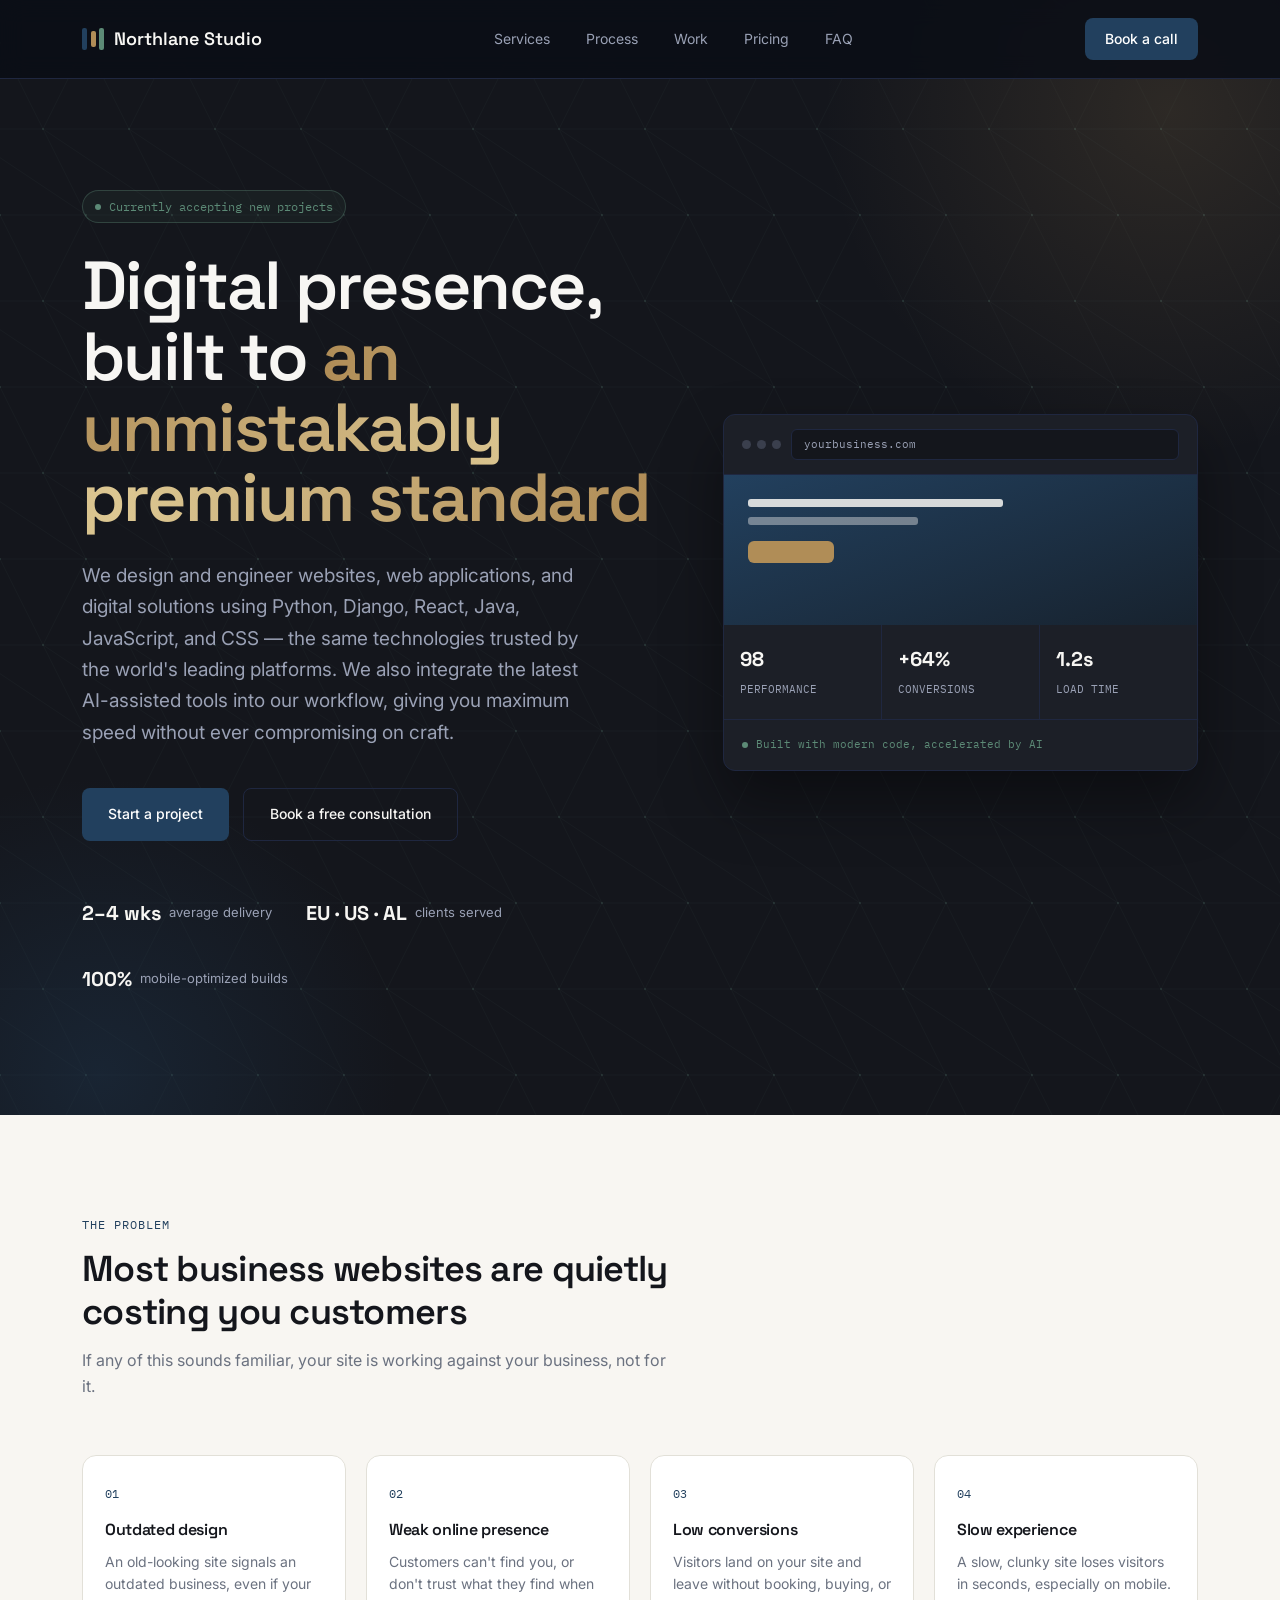
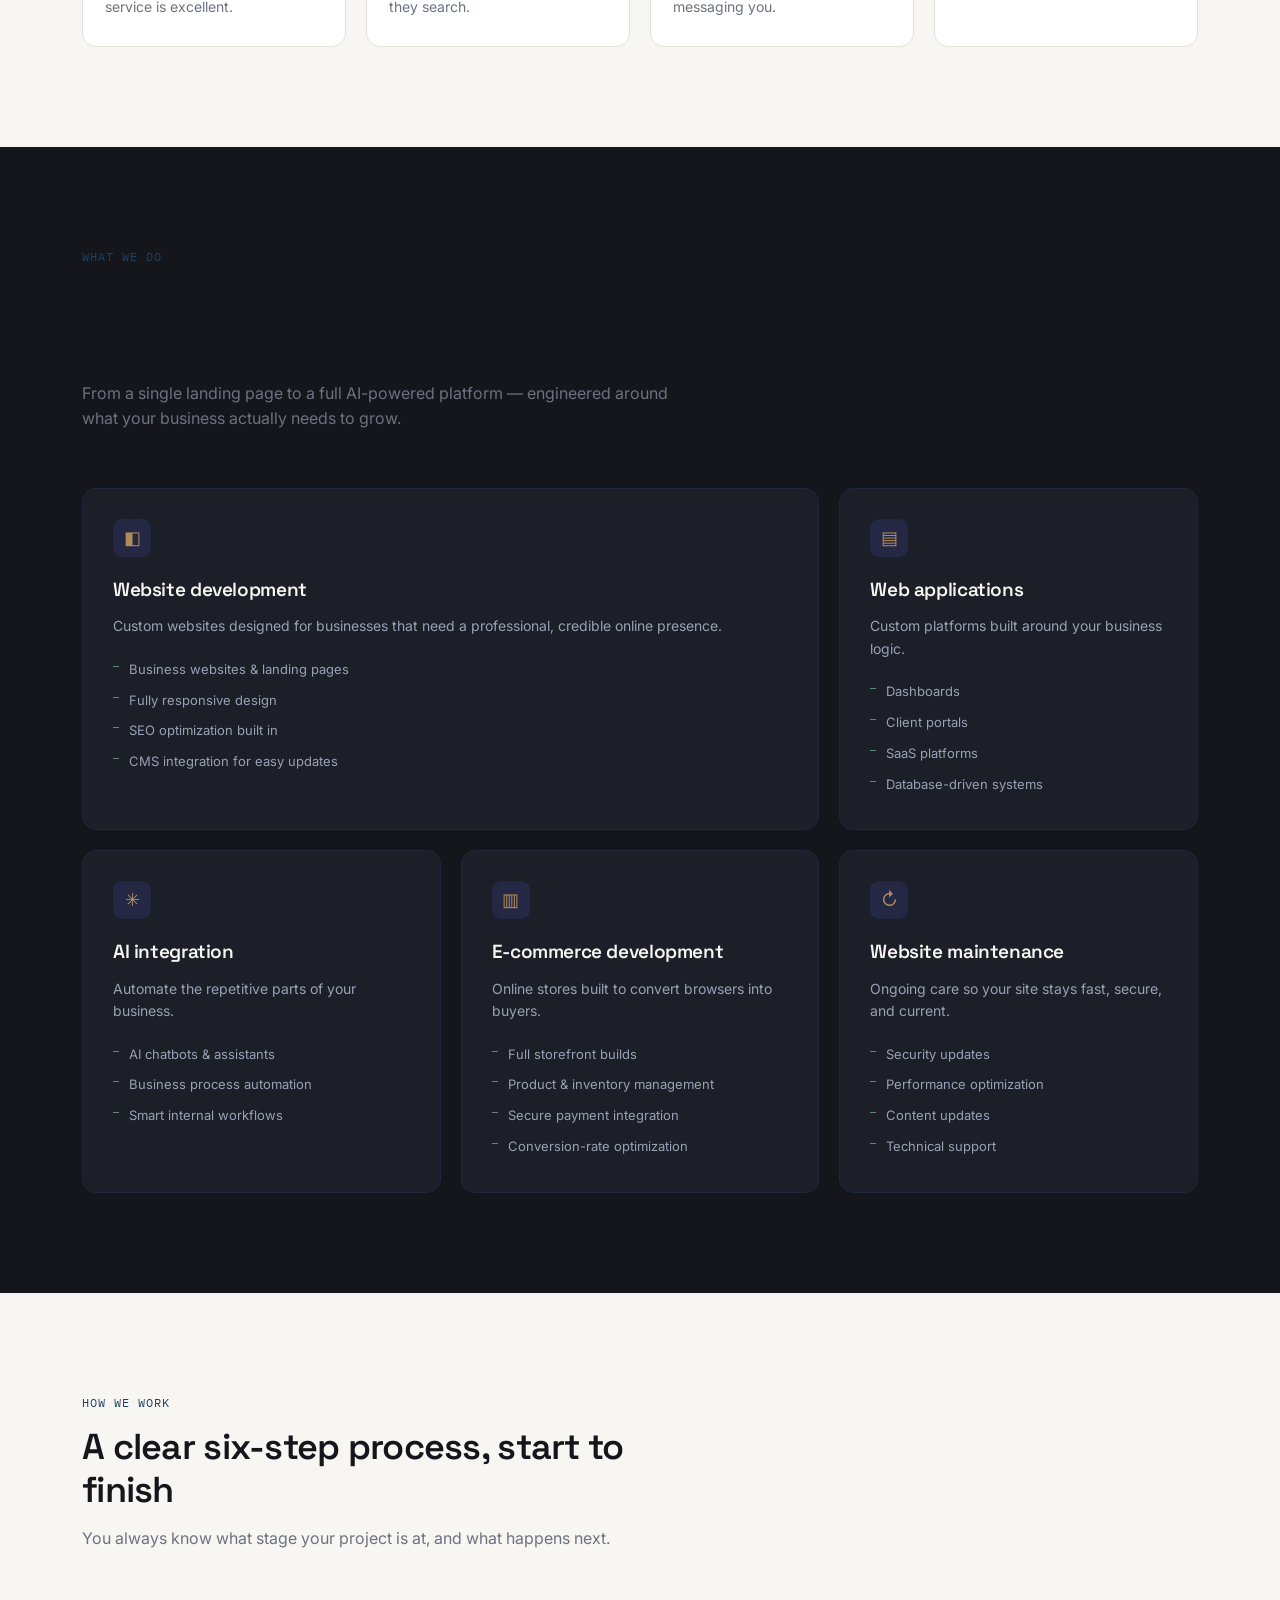
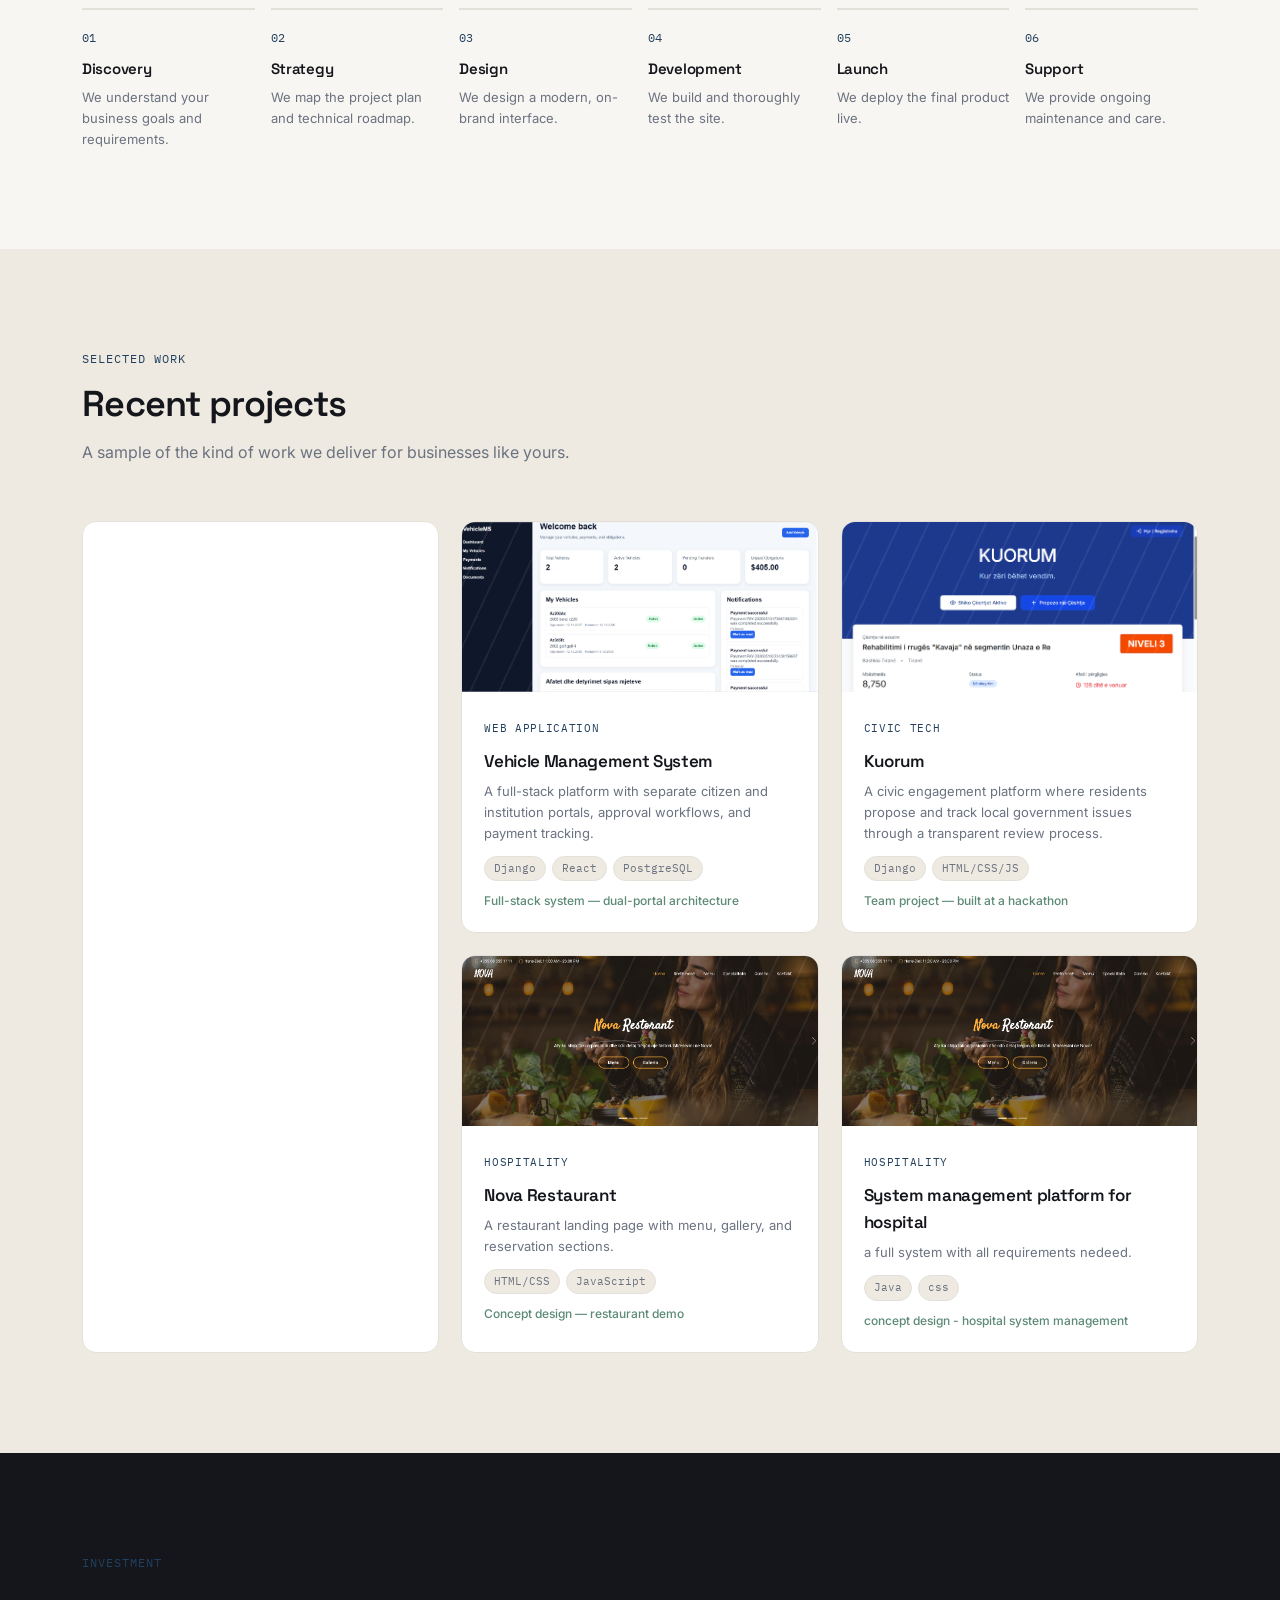
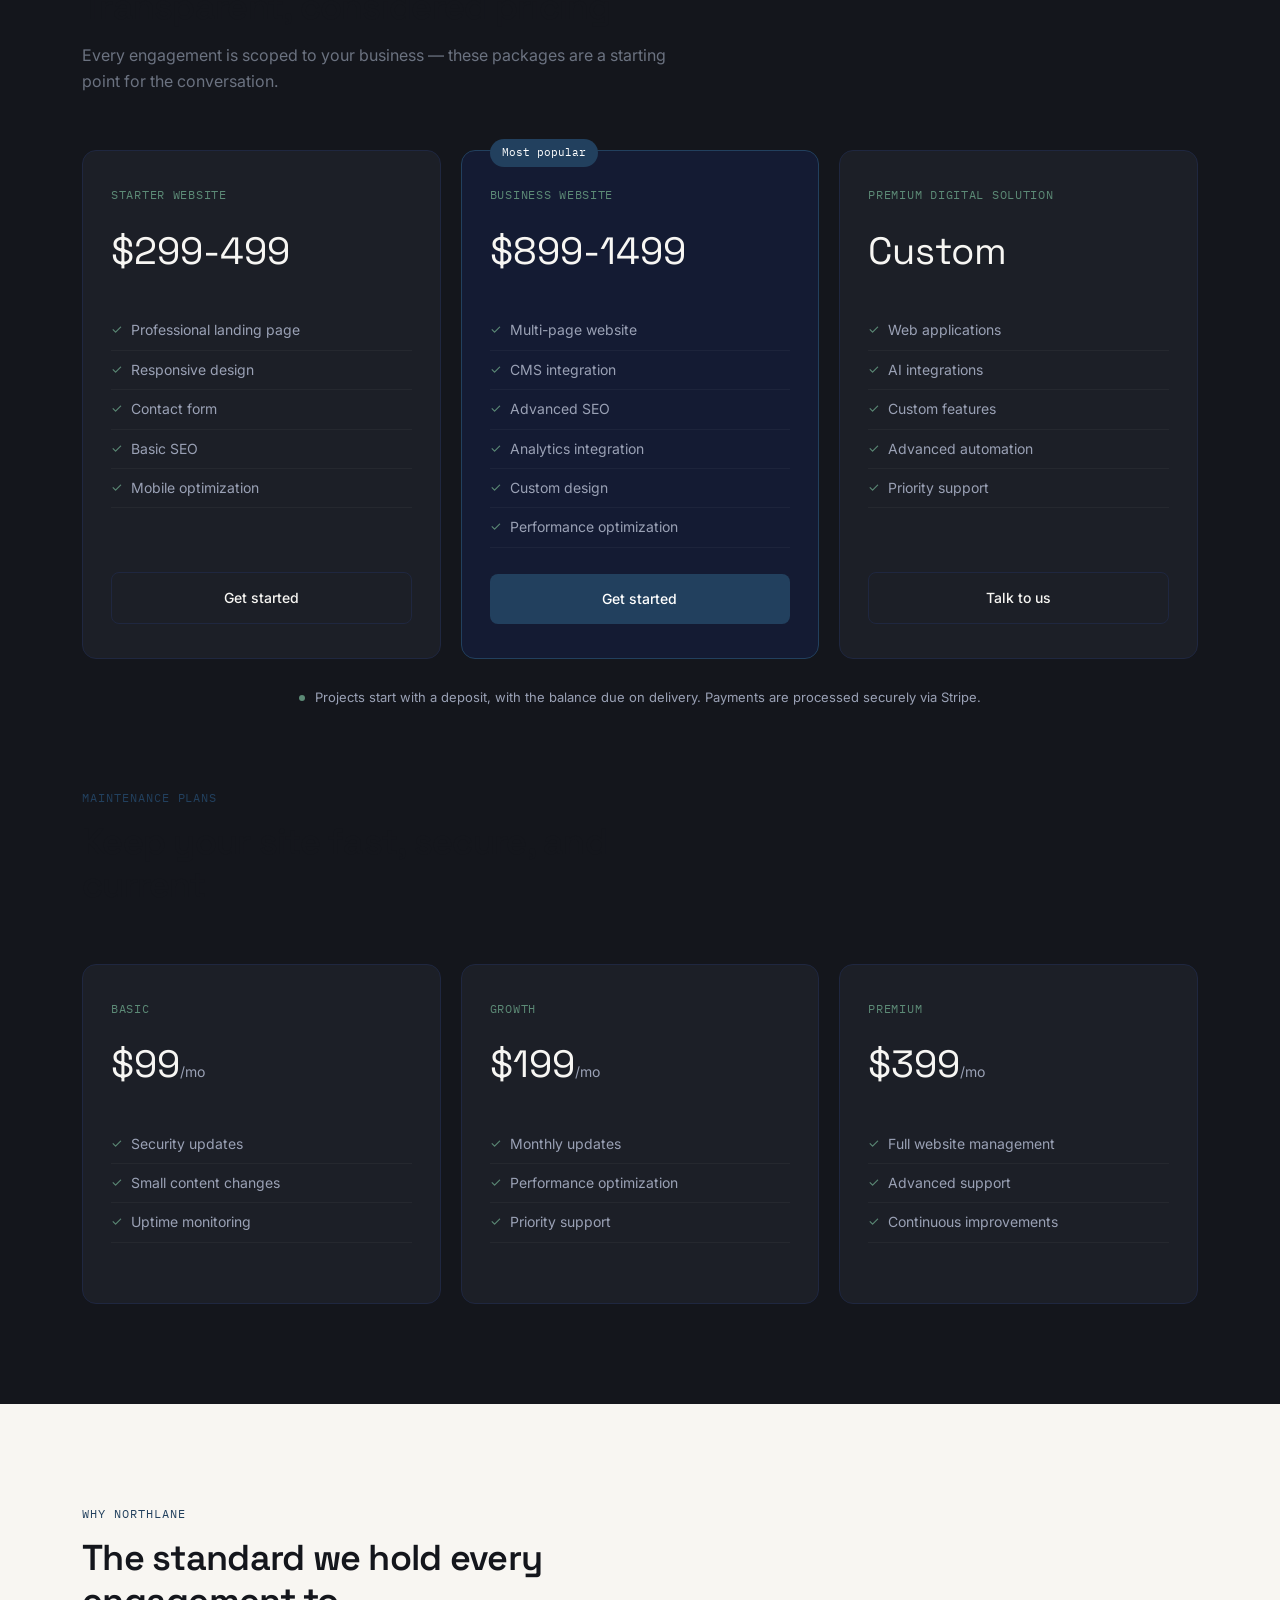
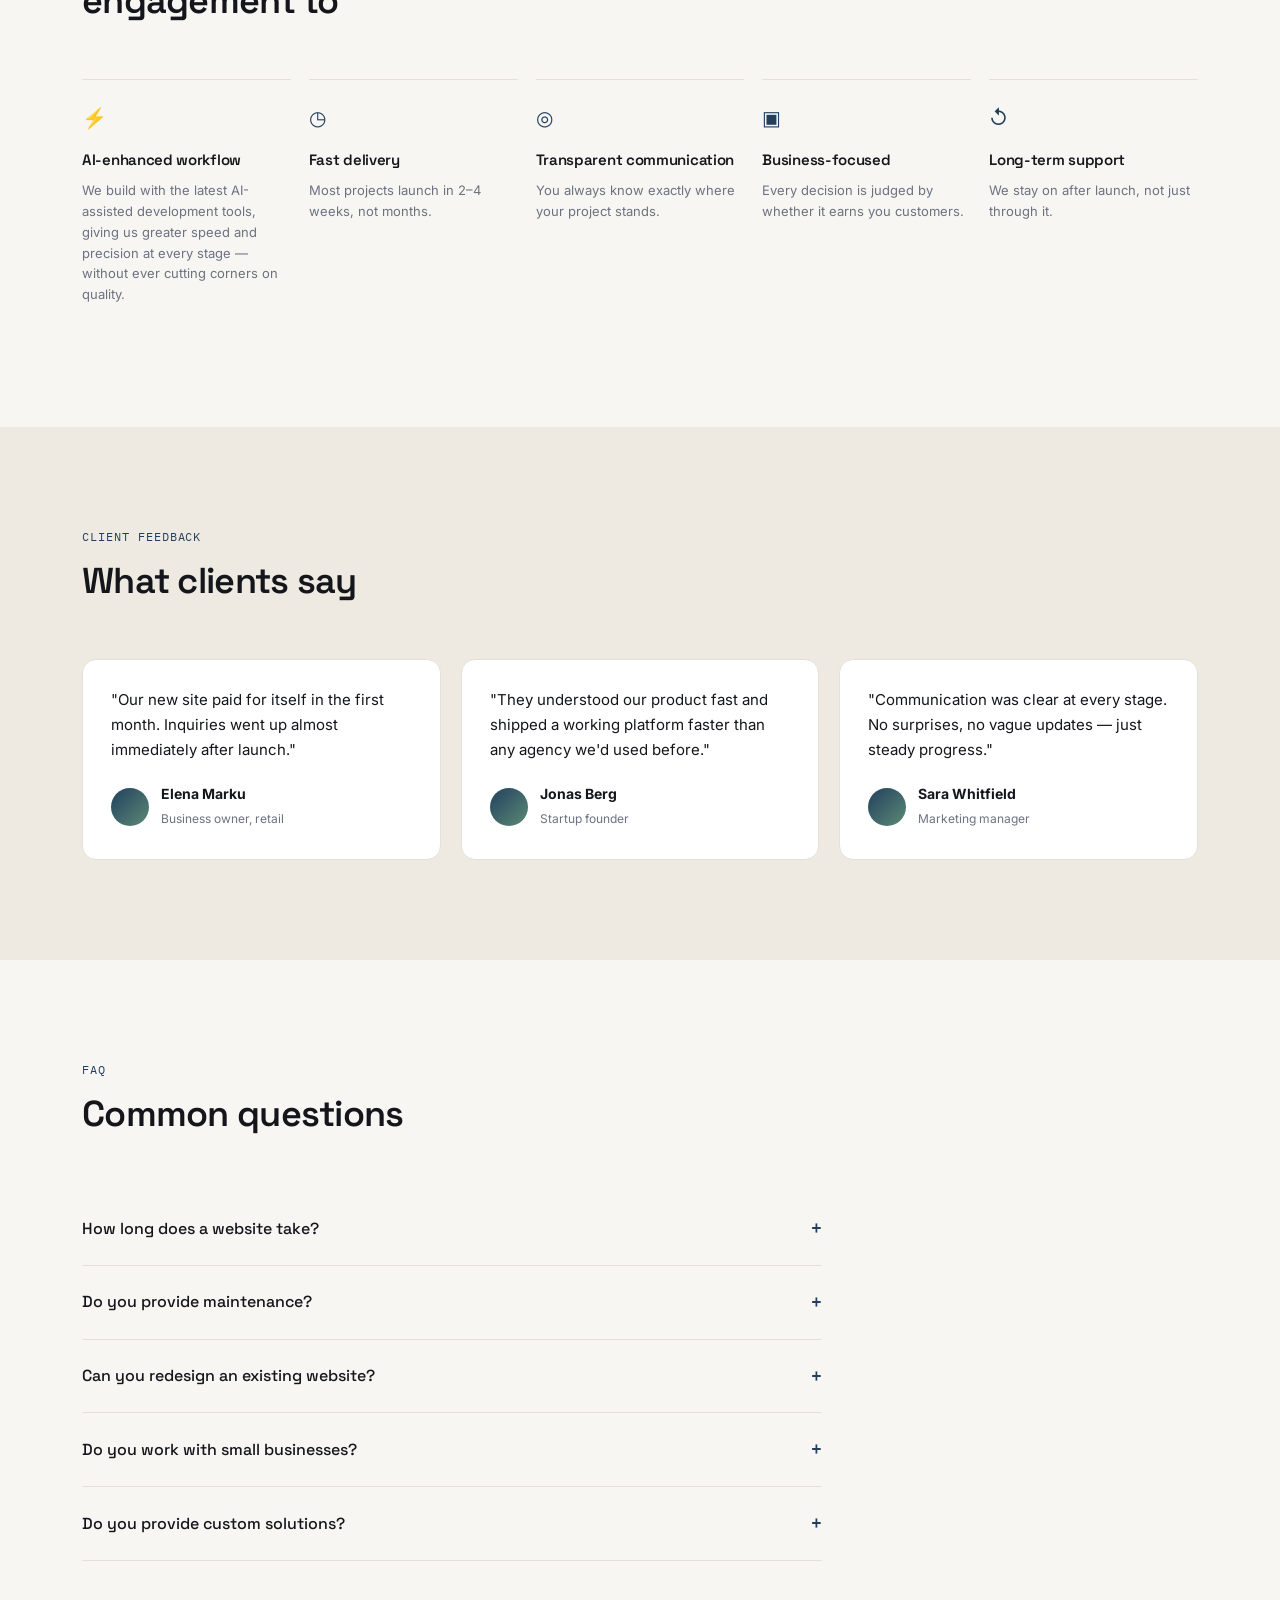
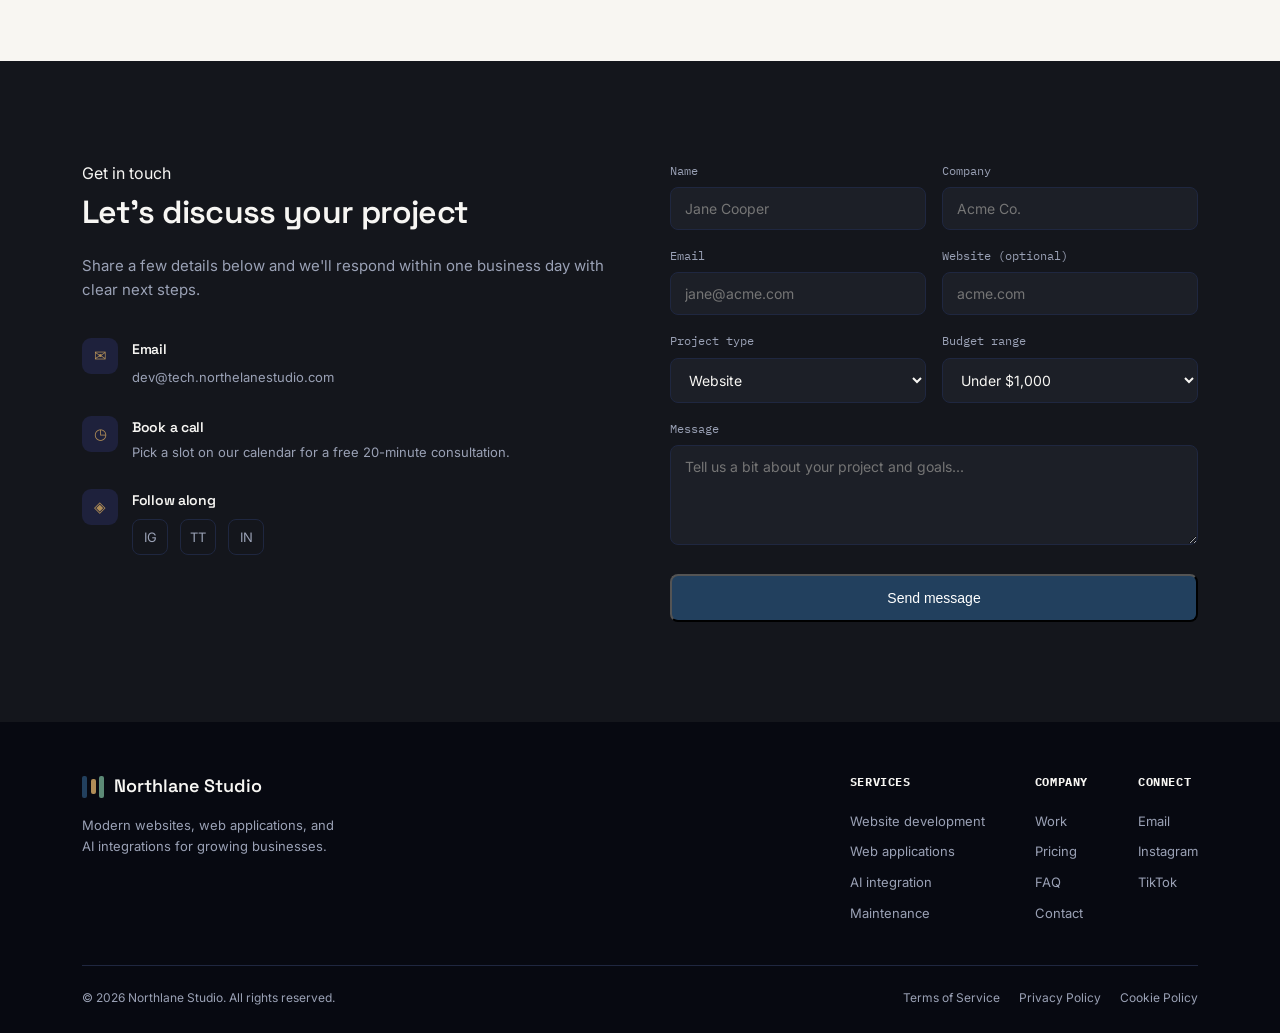
==== commit 3f77dfe3: "Revise portfolio card for hospital system management Updated portfolio card to reflect a new project" ====
--- a/index.html
+++ b/index.html
@@ -247,13 +247,13 @@
         </div>
       </div>
       <div class="portfolio-card reveal">
-        <div class="portfolio-thumb"></div>
+        <div class="portfolio-thumb" style="background-image:url('screenshots/projekti2.png'); background-size:cover; background-position:top center;"></div>
         <div class="portfolio-body">
-          <span class="tag">Professional services</span>
-          <h3>Halvorsen &amp; Partners</h3>
-          <p>A credibility-first landing page for a boutique law firm.</p>
-          <div class="tech-row"><span class="tech-pill">Astro</span><span class="tech-pill">SEO</span></div>
-          <div class="result-line">+180% consult requests</div>
+          <span class="tag">Hospitality</span>
+          <h3>System management platform for hospital</h3>
+          <p>a full system with all requirements nedeed.</p>
+          <div class="tech-row"><span class="tech-pill">Java</span><span class="tech-pill">css</span></div>
+          <div class="result-line">concept design - hospital system management </div>
         </div>
       </div>
     </div>
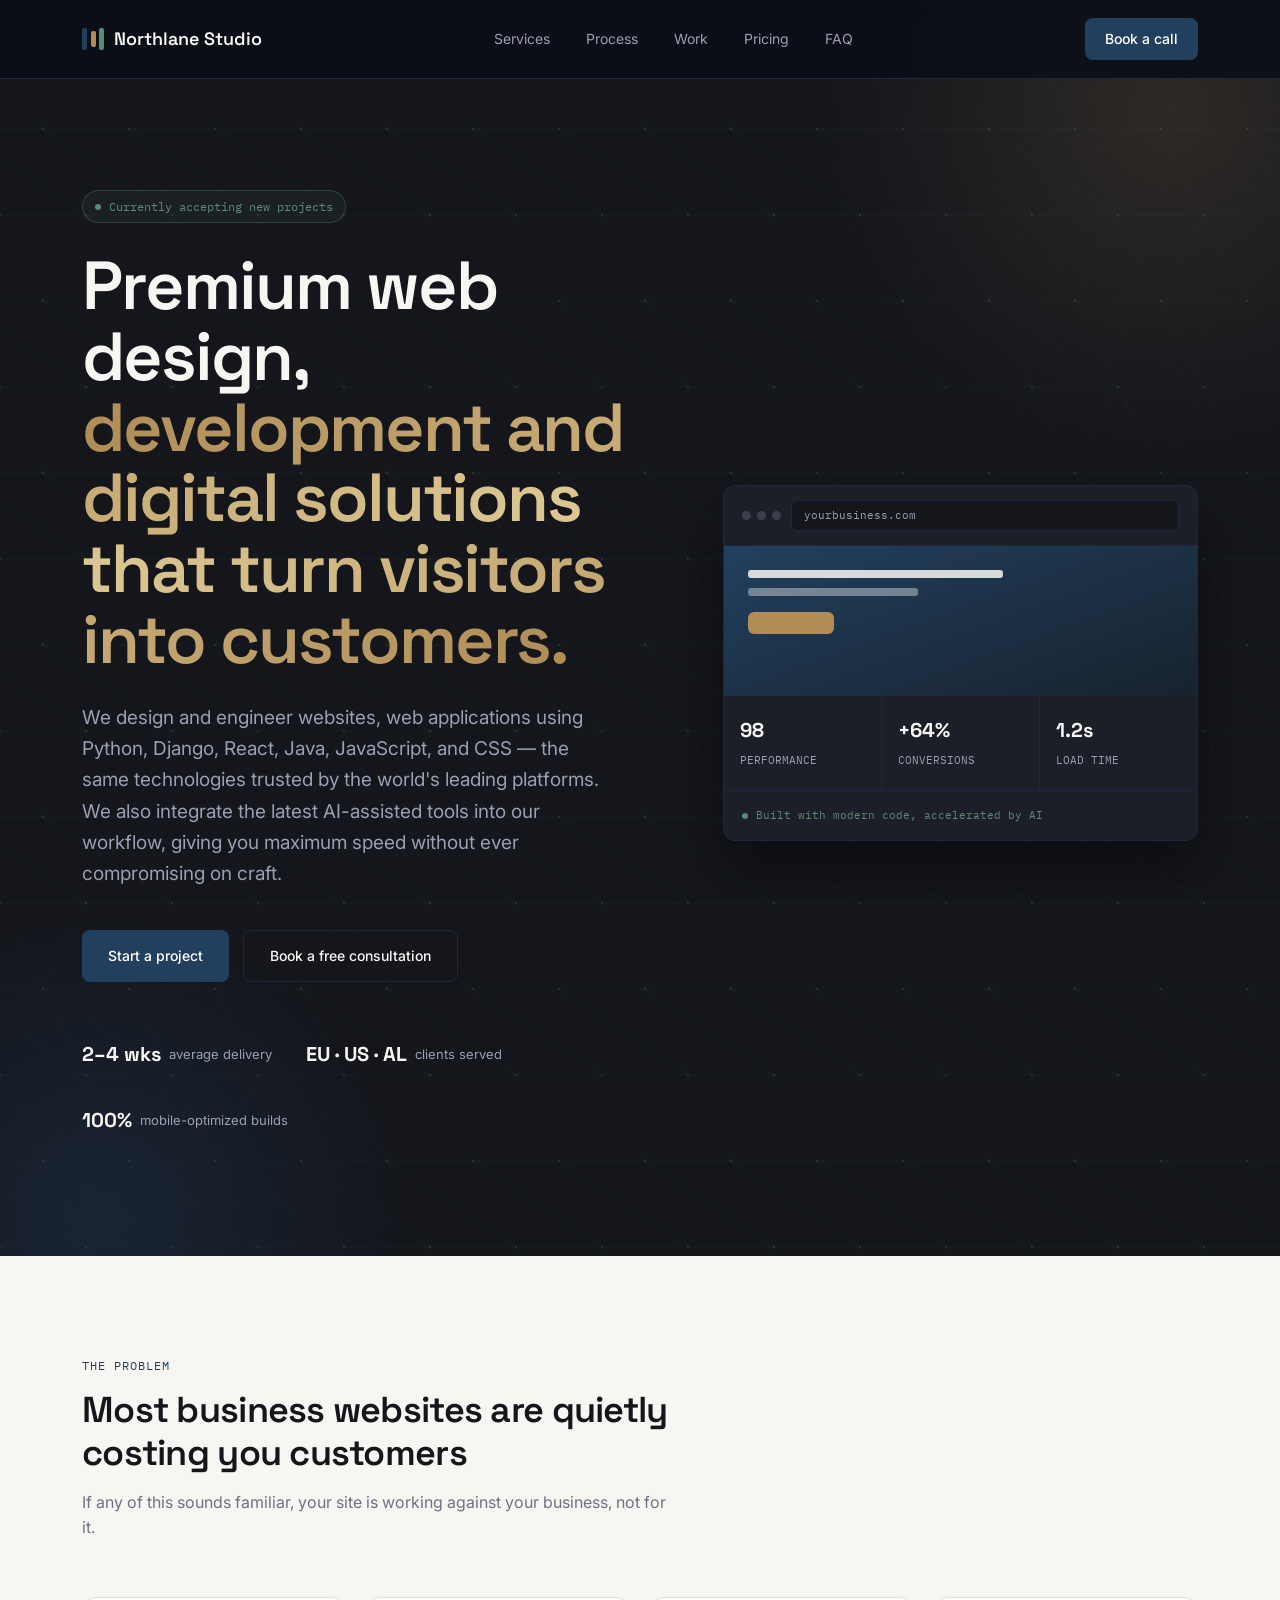
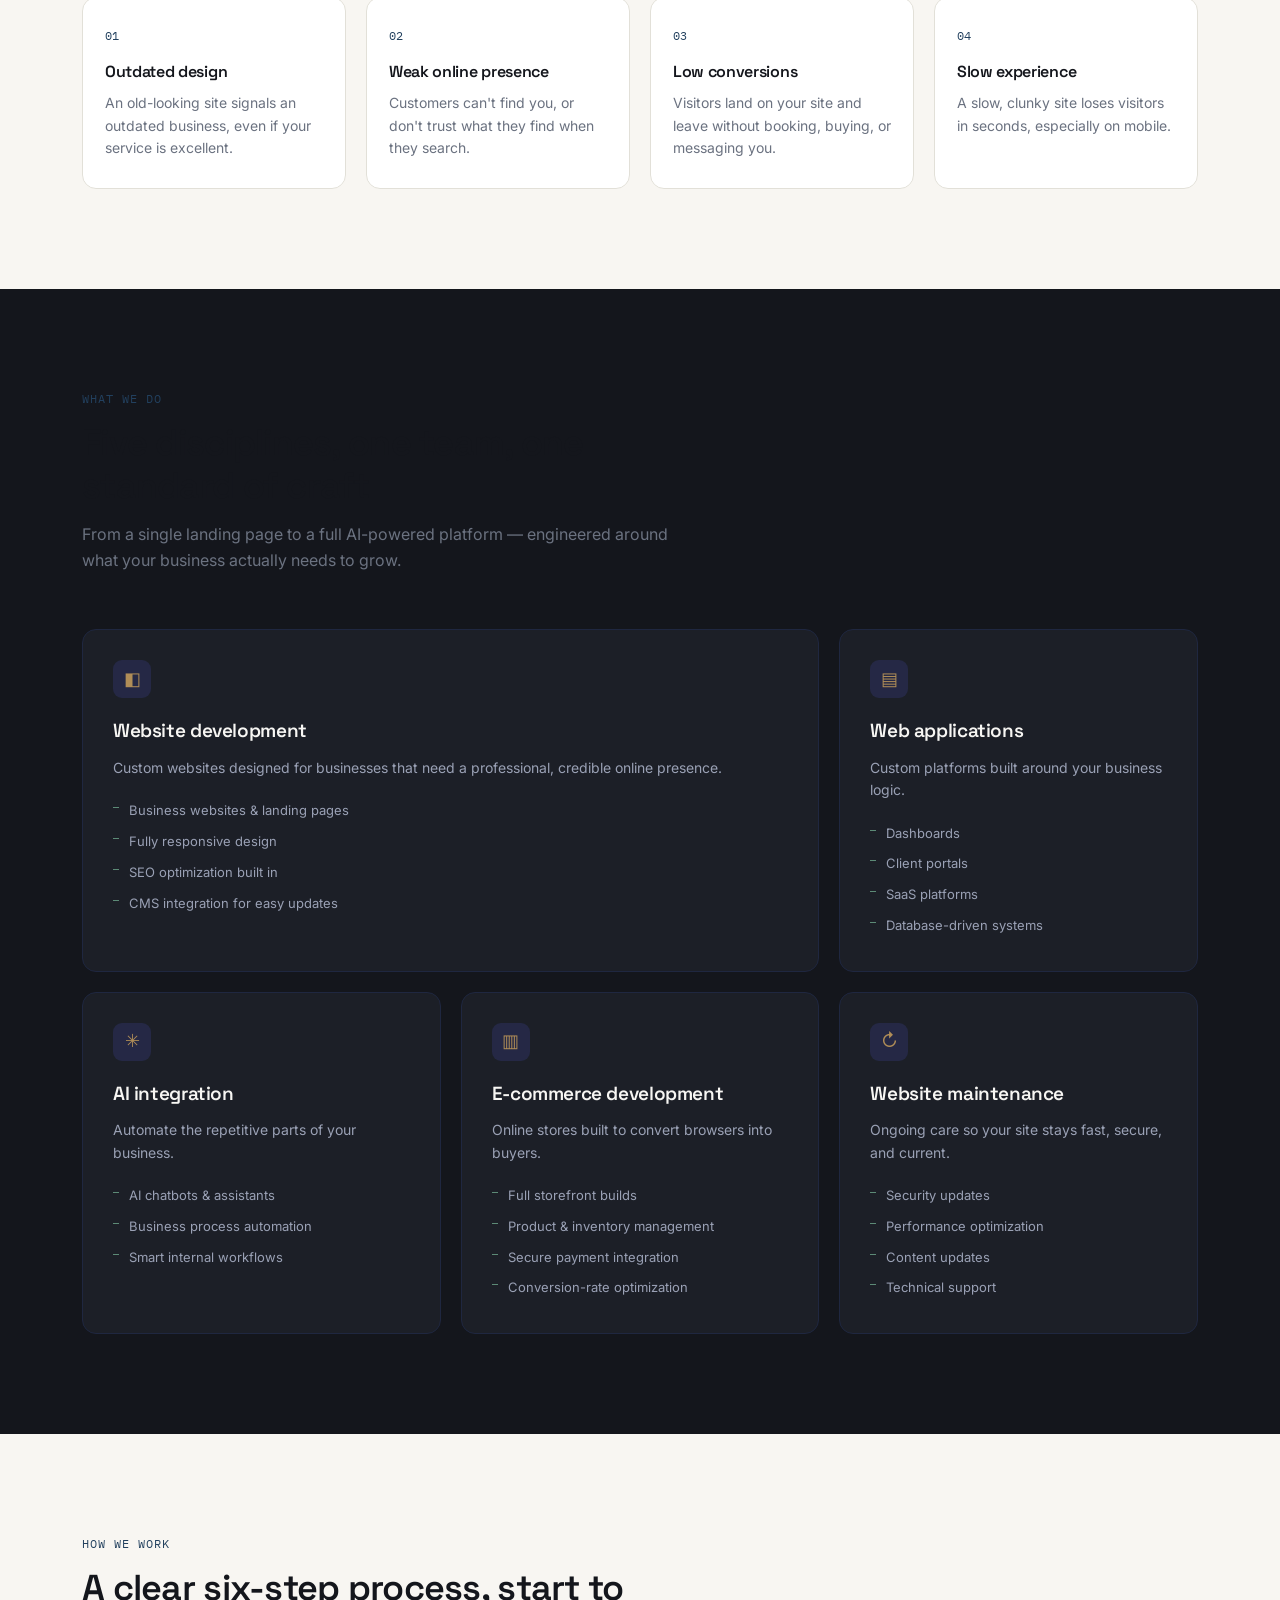
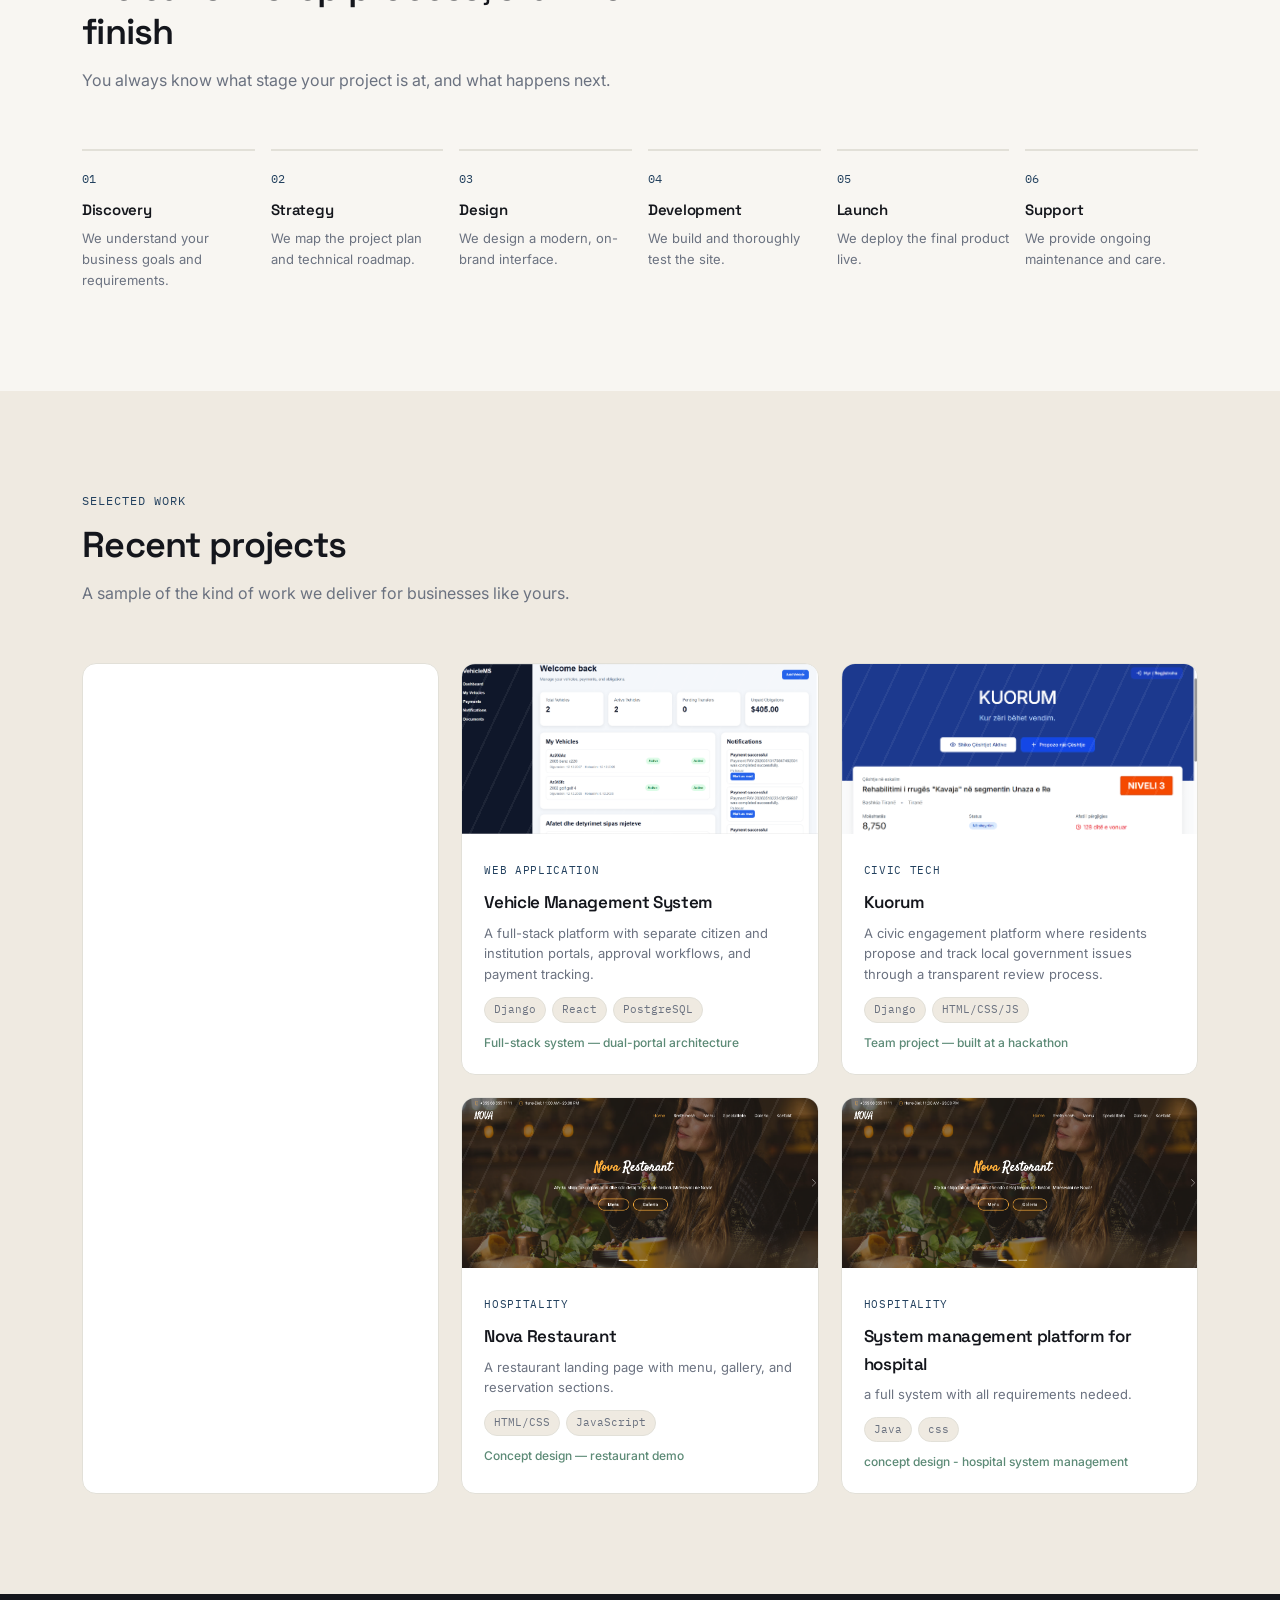
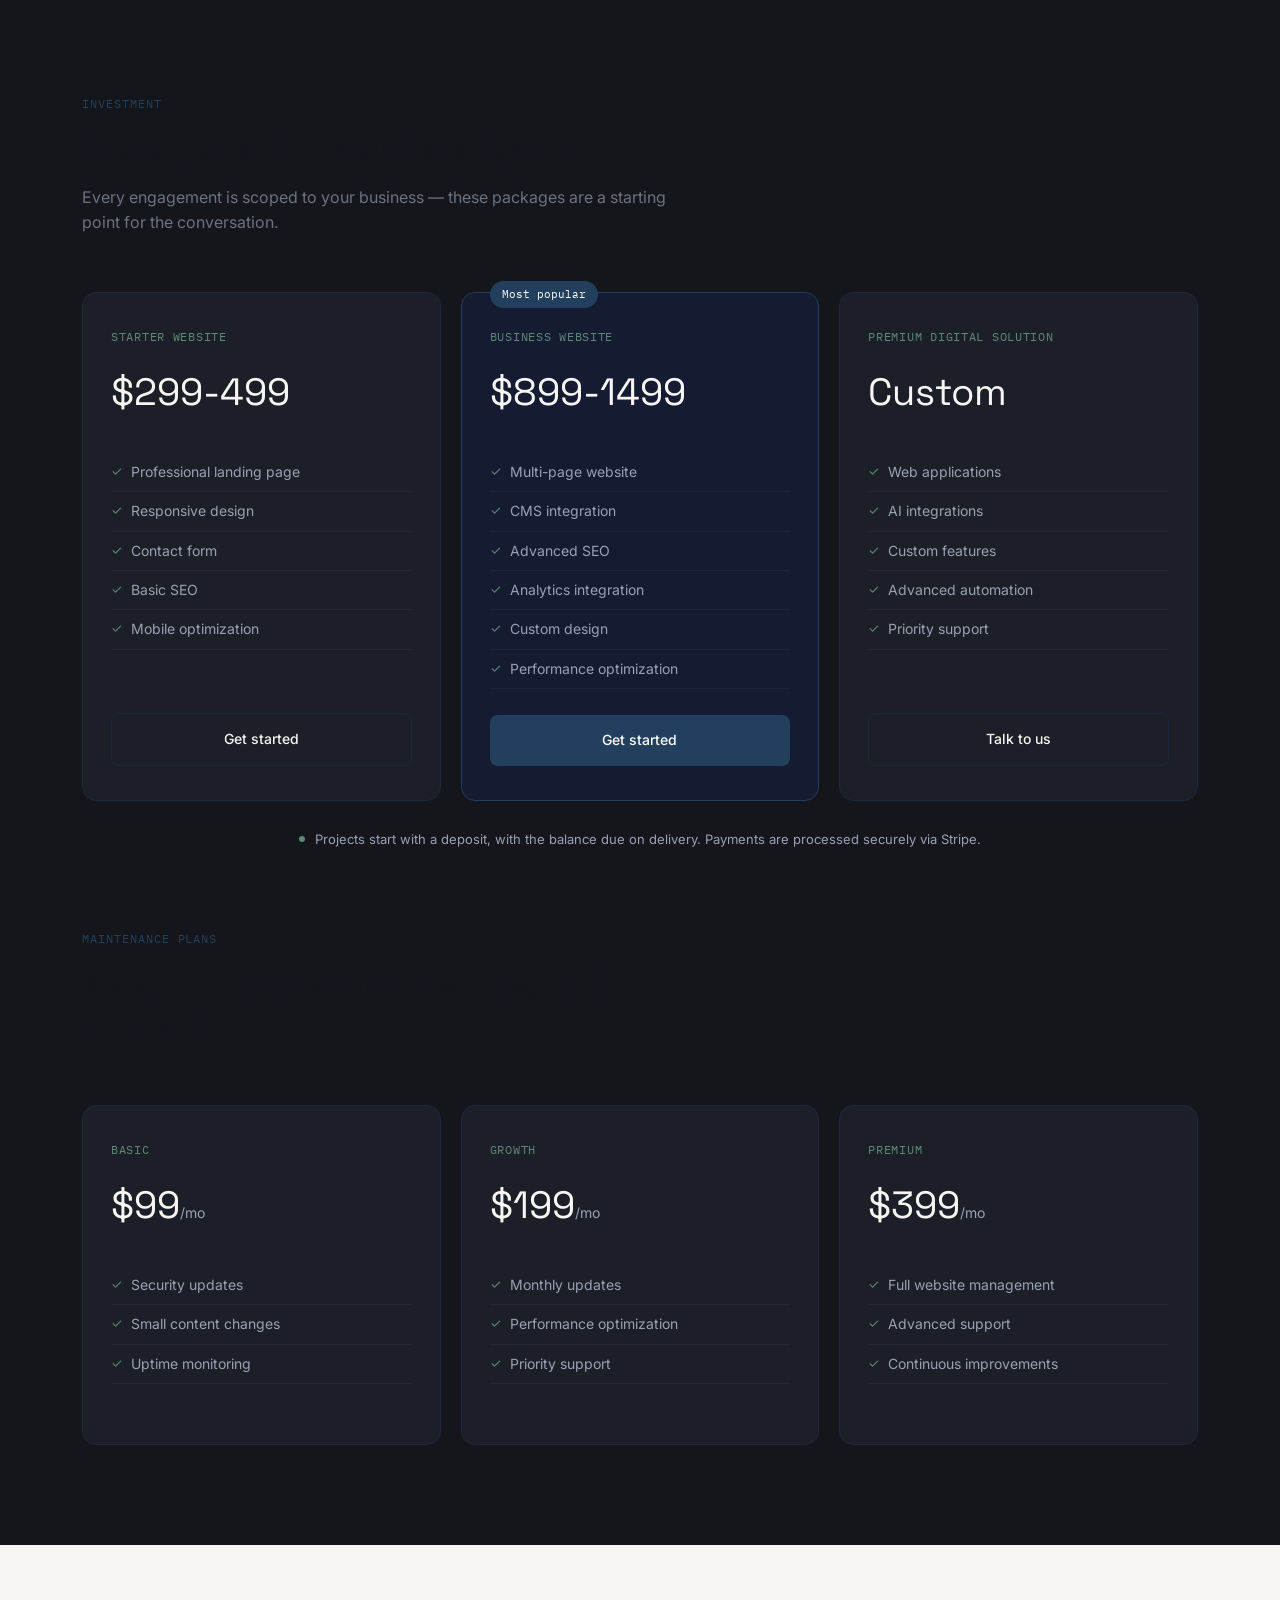
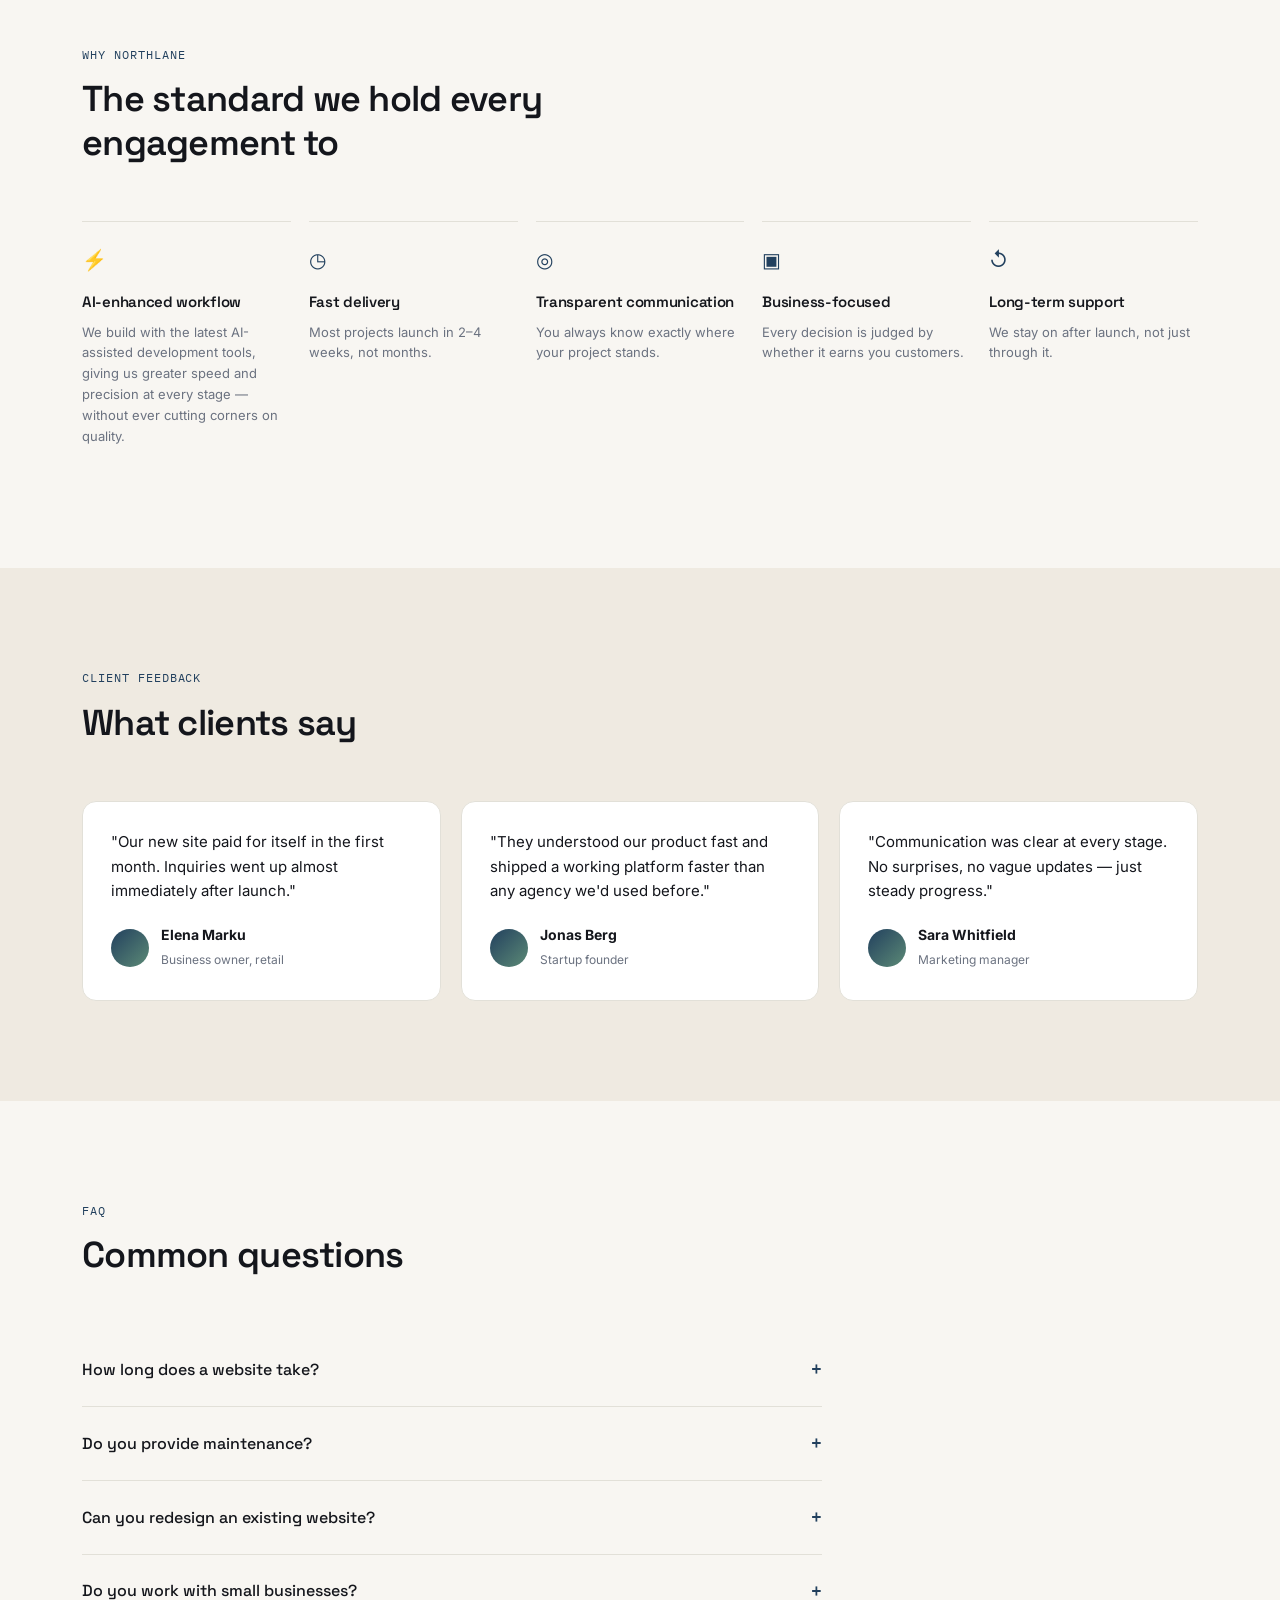
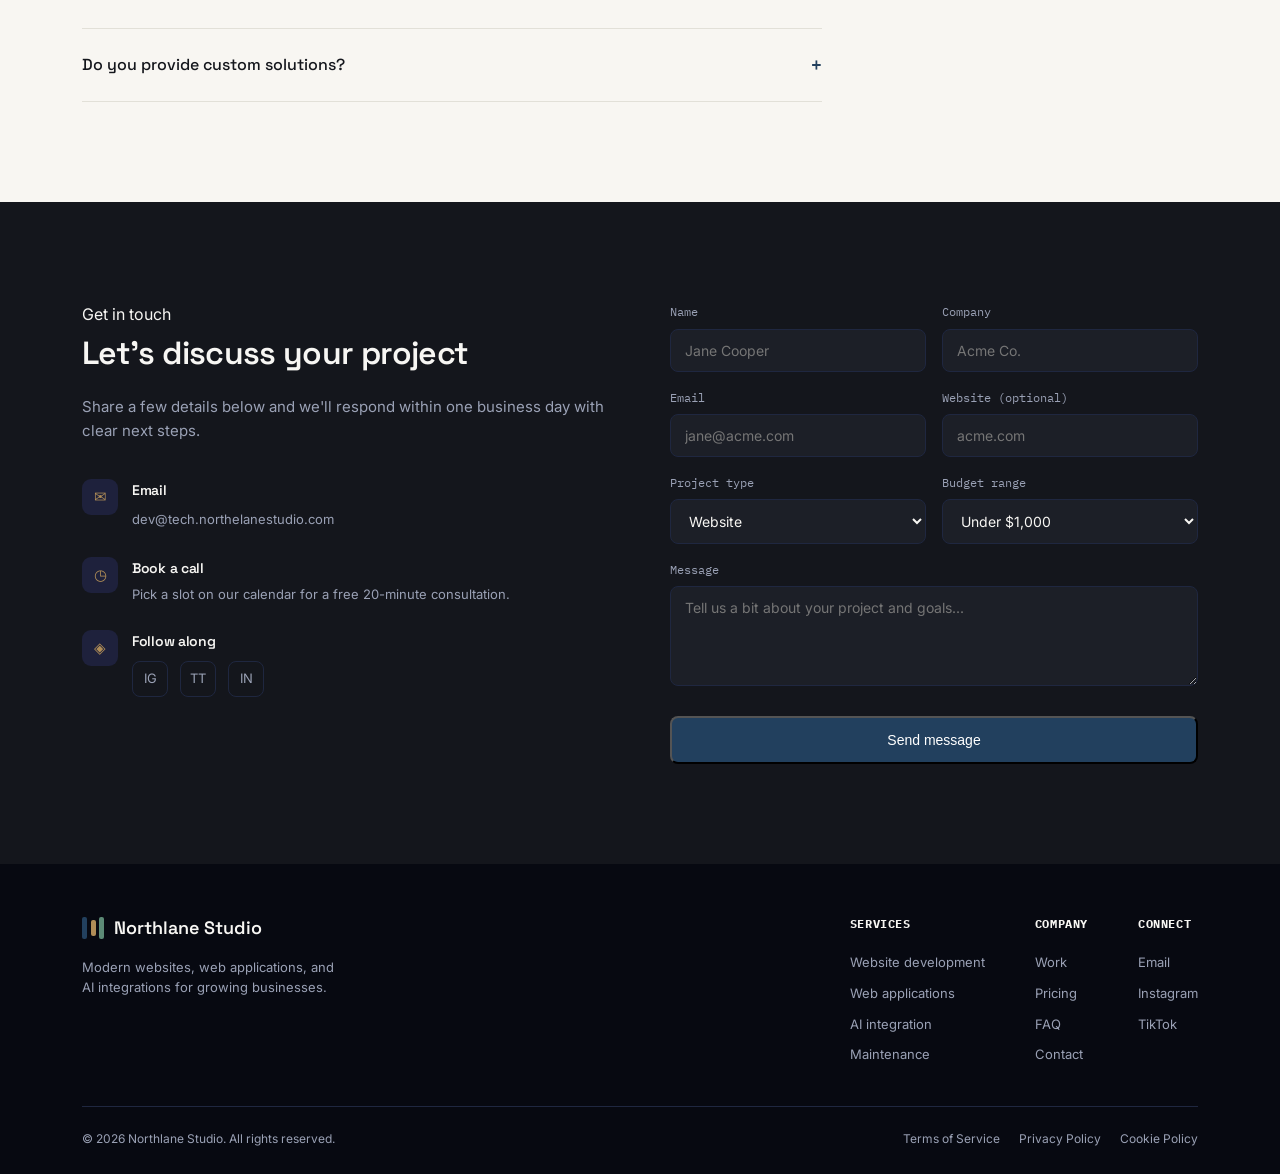
==== commit feb017b5: "Update index.html" ====
--- a/index.html
+++ b/index.html
@@ -44,8 +44,8 @@
   <div class="container hero-inner" style="position:relative;z-index:2;">
     <div>
       <div class="eyebrow"><span class="dot"></span> Currently accepting new projects</div>
-      <h1>Digital presence, built to <span class="accent">an unmistakably premium standard</span></h1>
-      <p class="sub">We design and engineer websites, web applications, and digital solutions using Python, Django, React, Java, JavaScript, and CSS — the same technologies trusted by the world's leading platforms. We also integrate the latest AI-assisted tools into our workflow, giving you maximum speed without ever compromising on craft.</p>
+      <h1>Premium web design,  <span class="accent">development and digital solutions that turn visitors into customers.</span></h1>
+      <p class="sub">We design and engineer websites, web applications using Python, Django, React, Java, JavaScript, and CSS — the same technologies trusted by the world's leading platforms. We also integrate the latest AI-assisted tools into our workflow, giving you maximum speed without ever compromising on craft.</p>
       <div class="btn-row">
         <a href="#contact" class="btn btn-primary" data-track="start_project_hero">Start a project</a>
         <a href="#contact" class="btn btn-ghost" data-track="book_consult_hero">Book a free consultation</a>
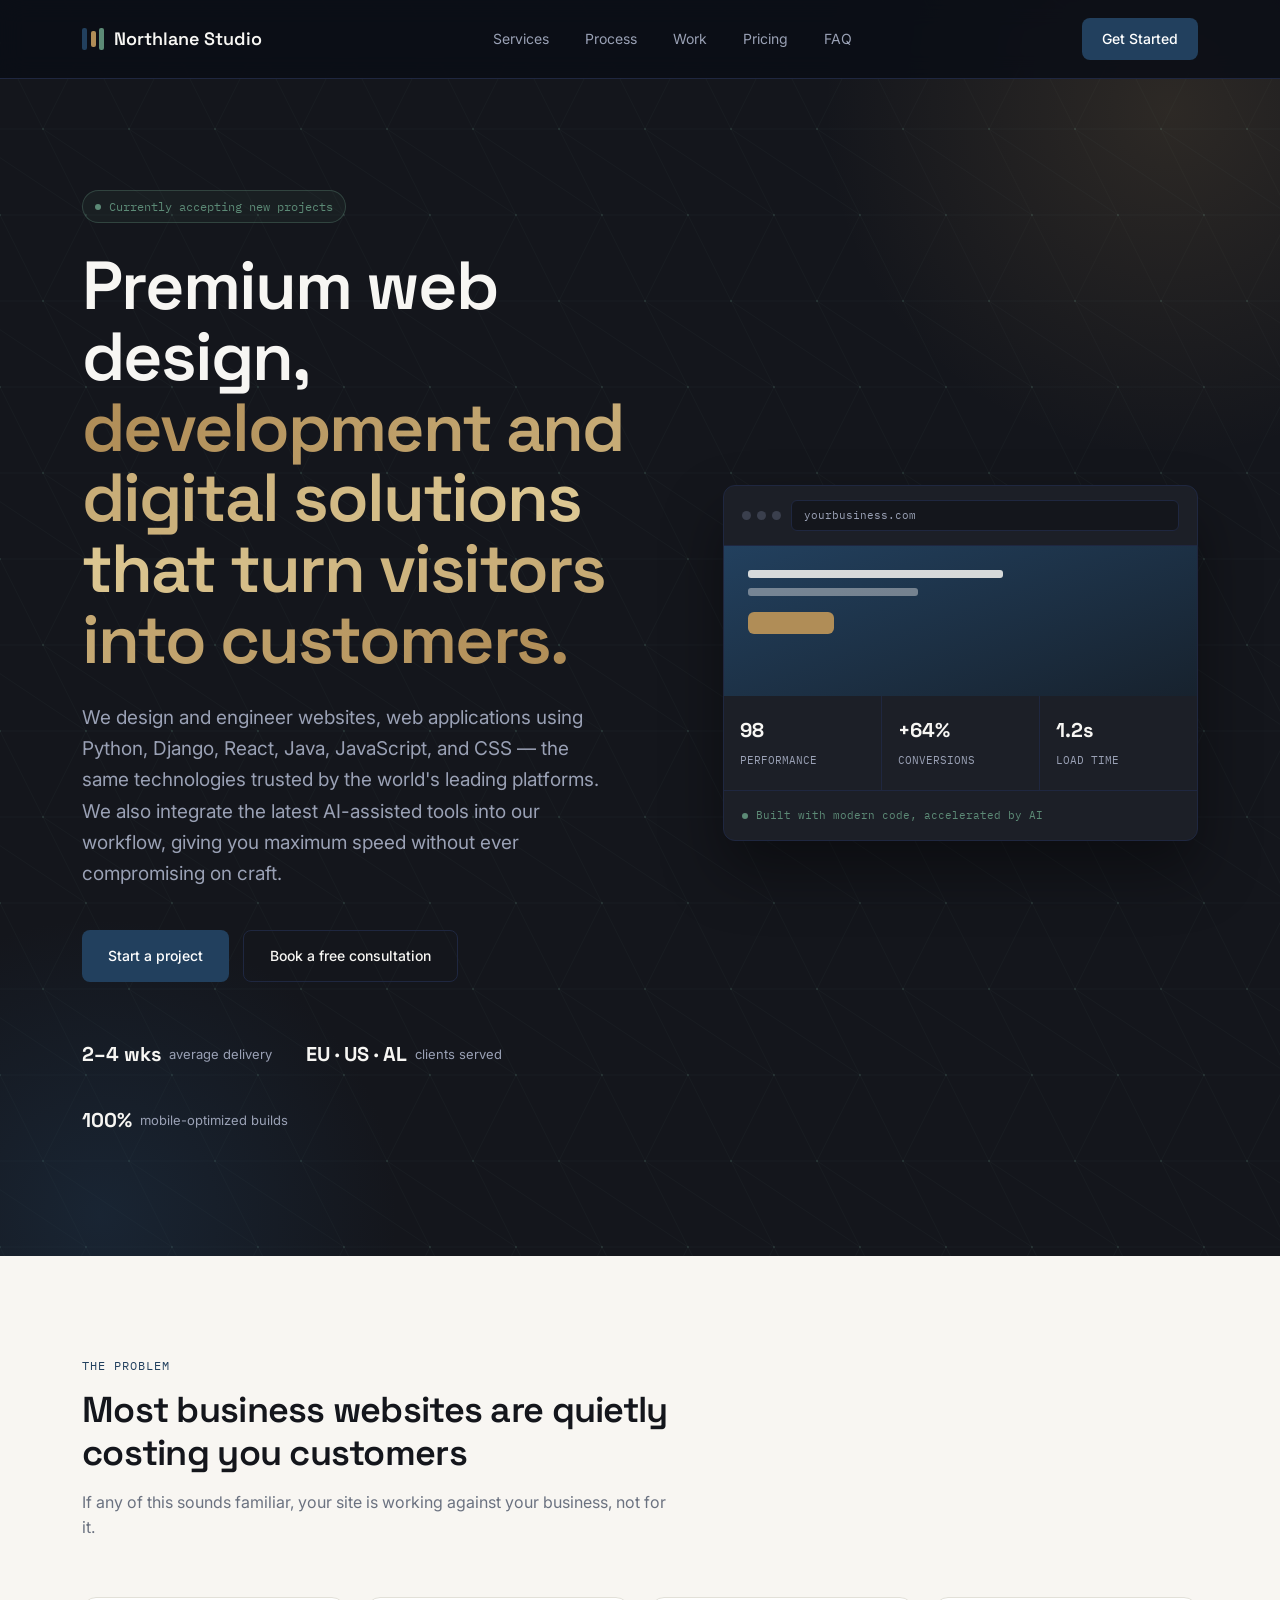
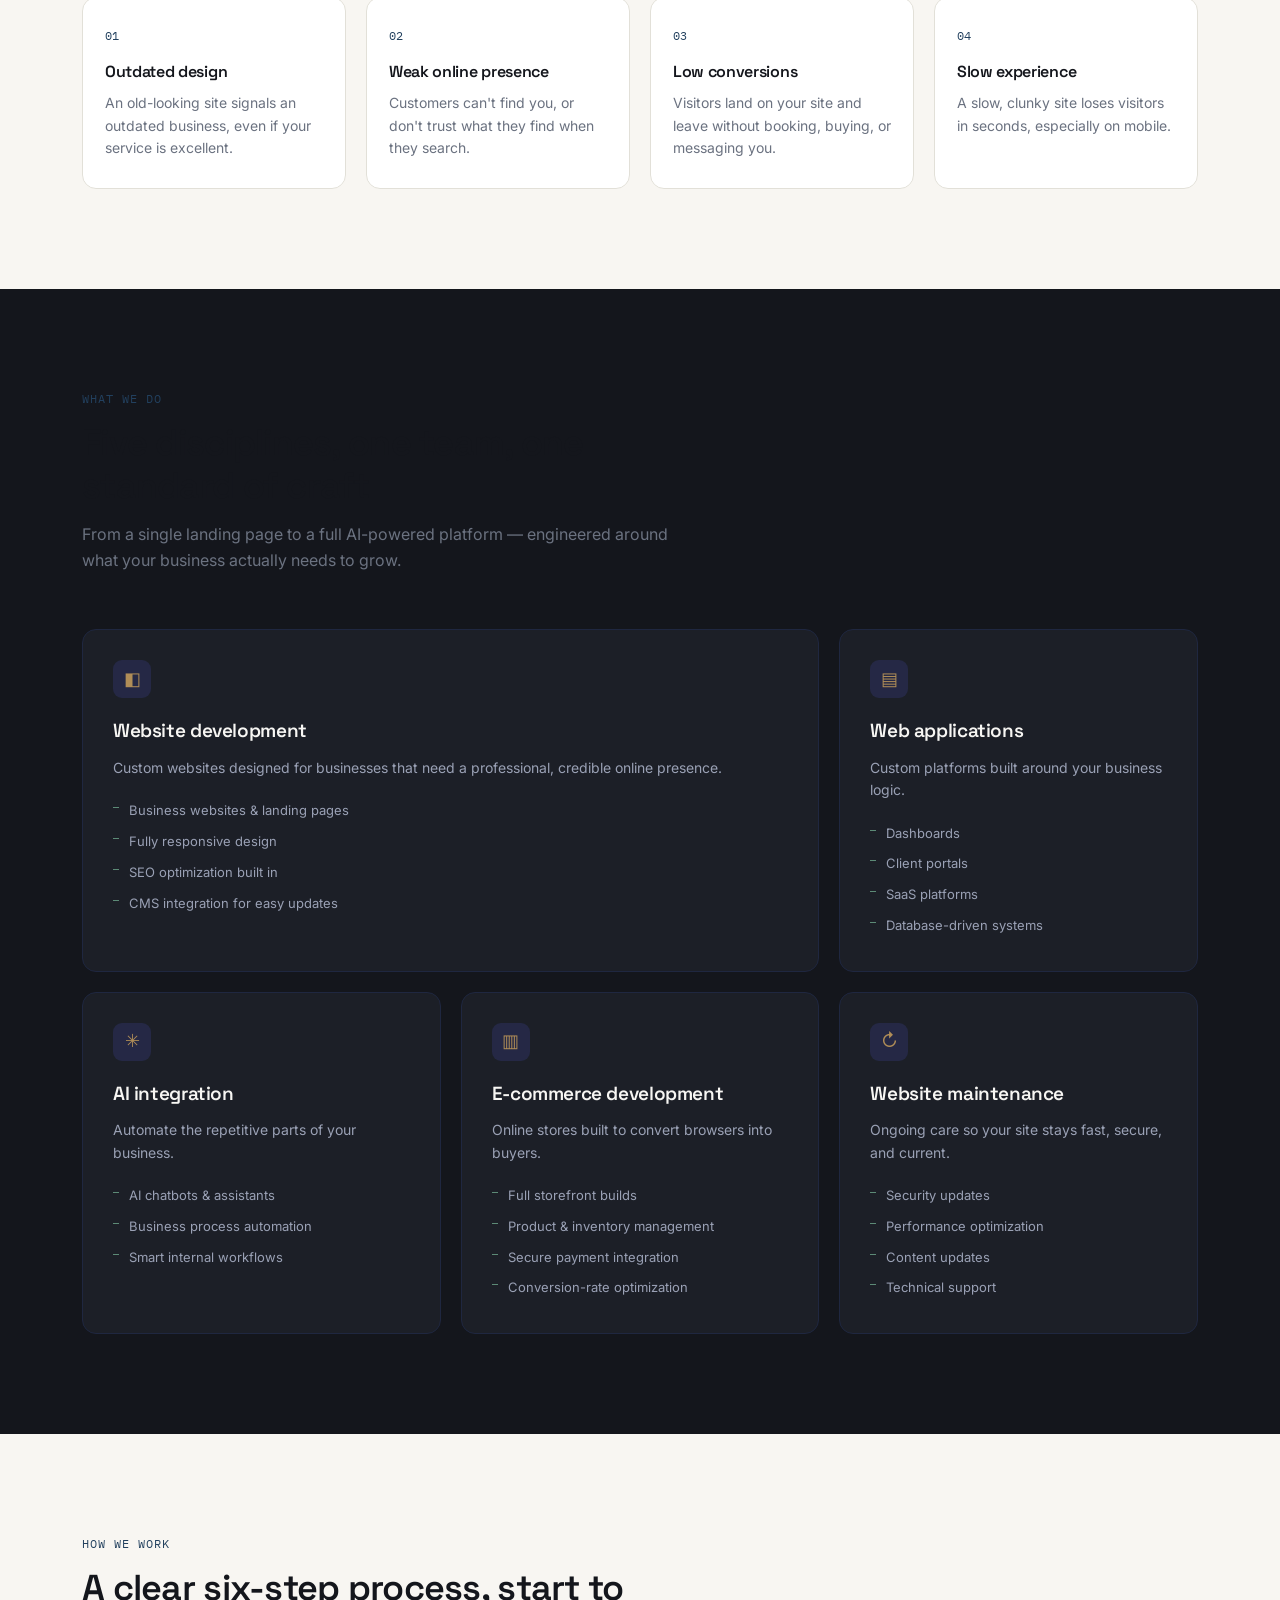
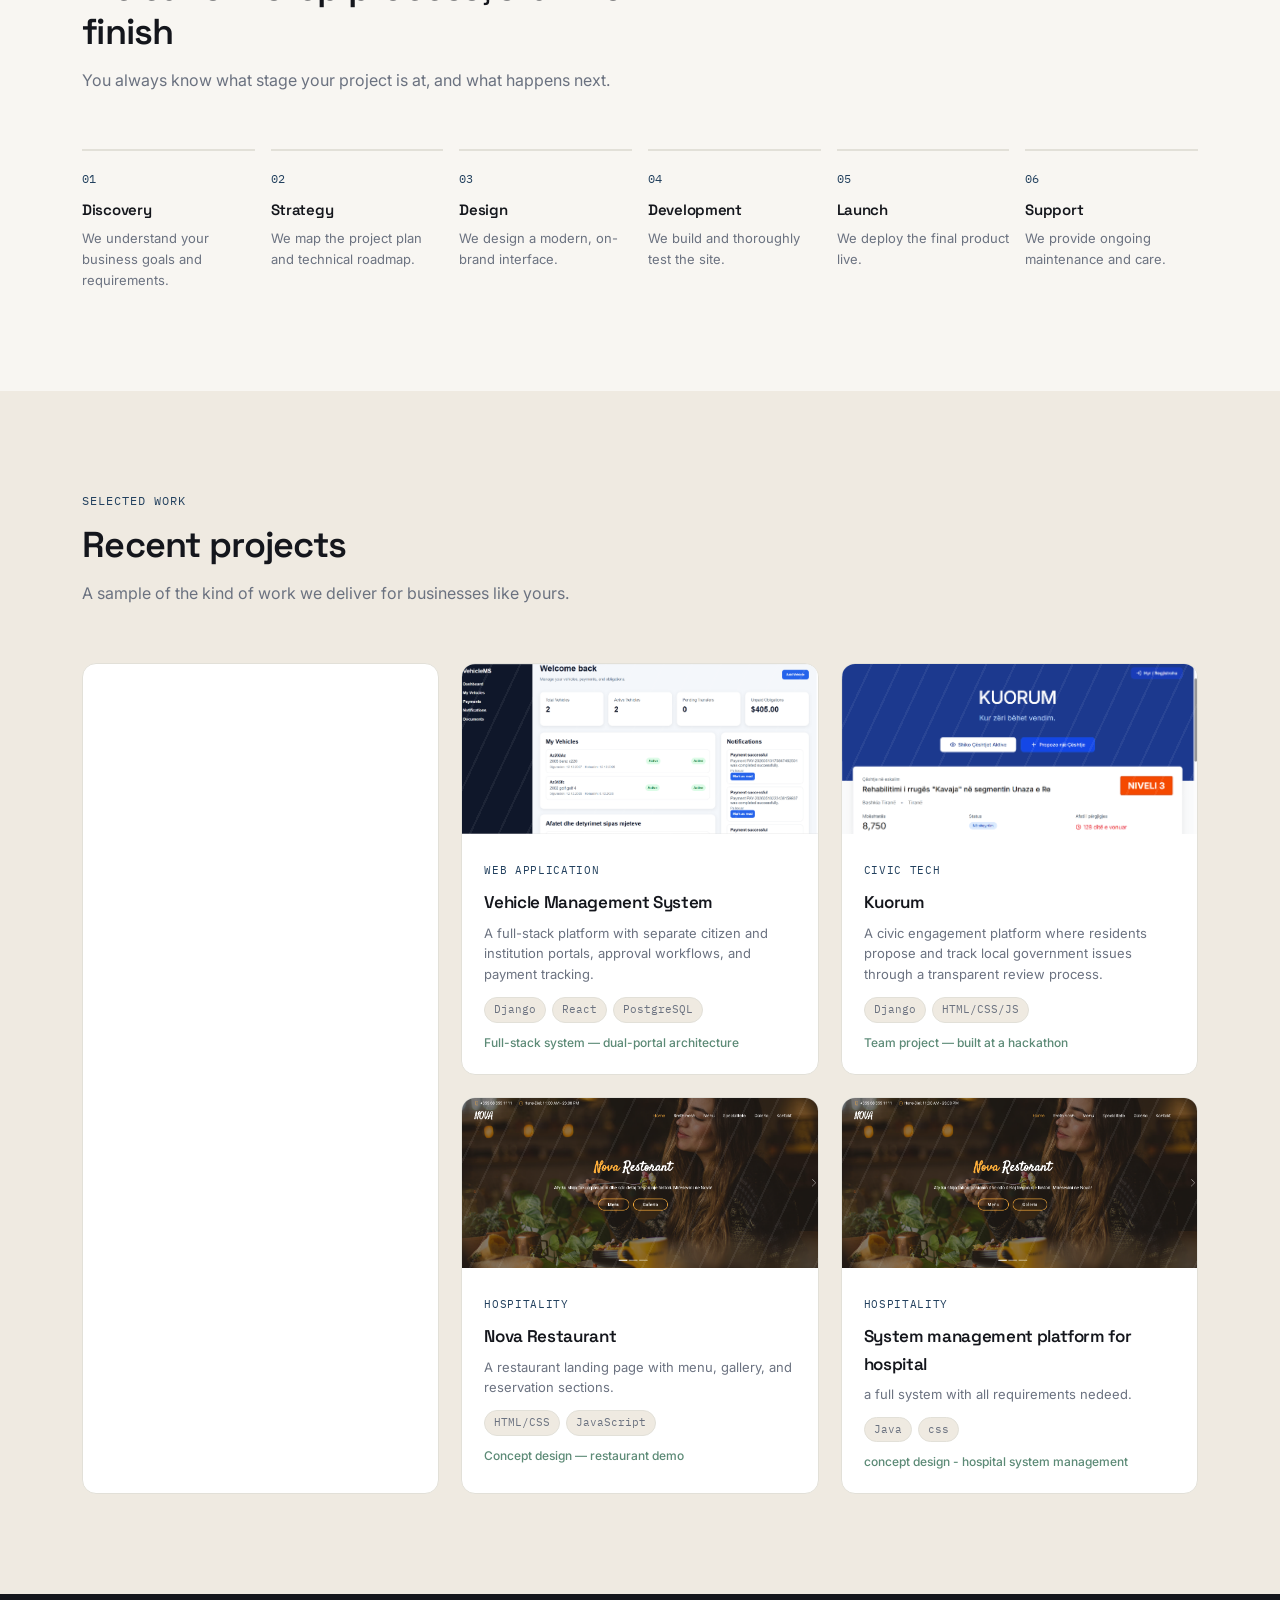
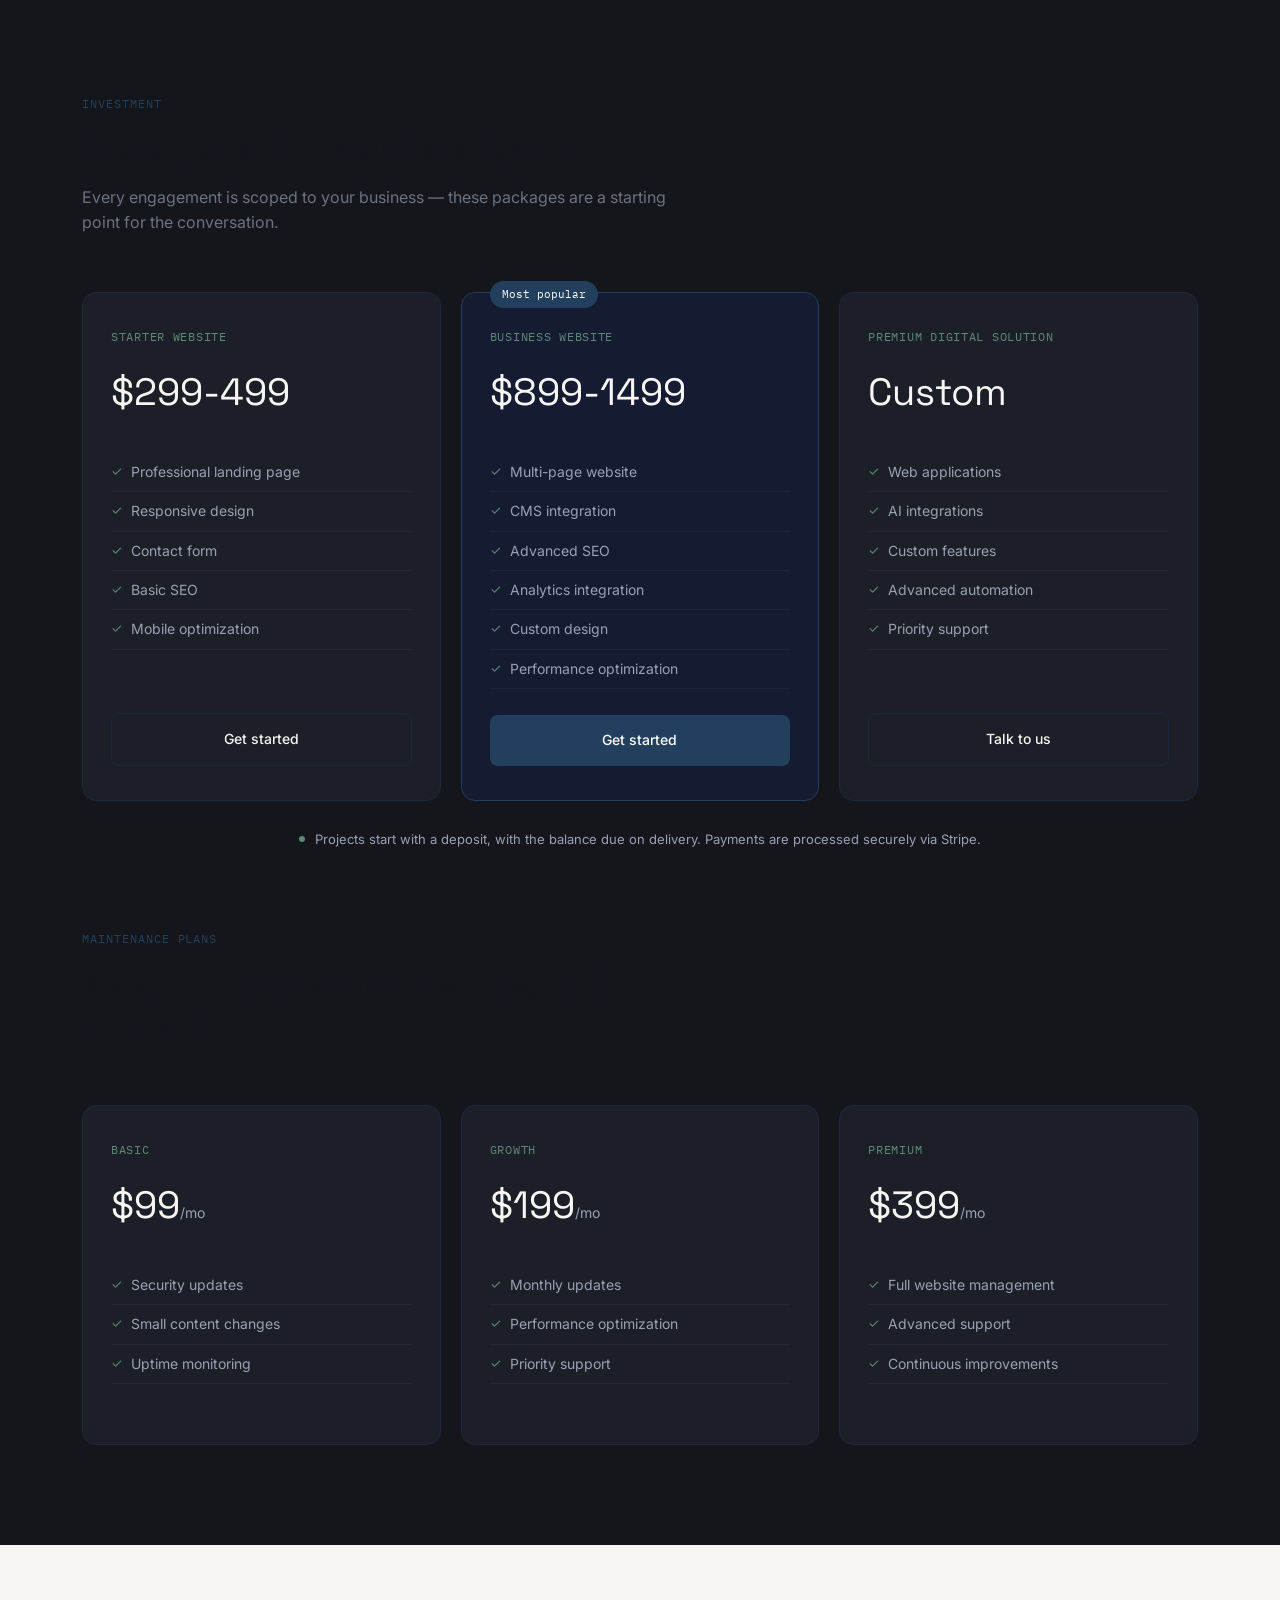
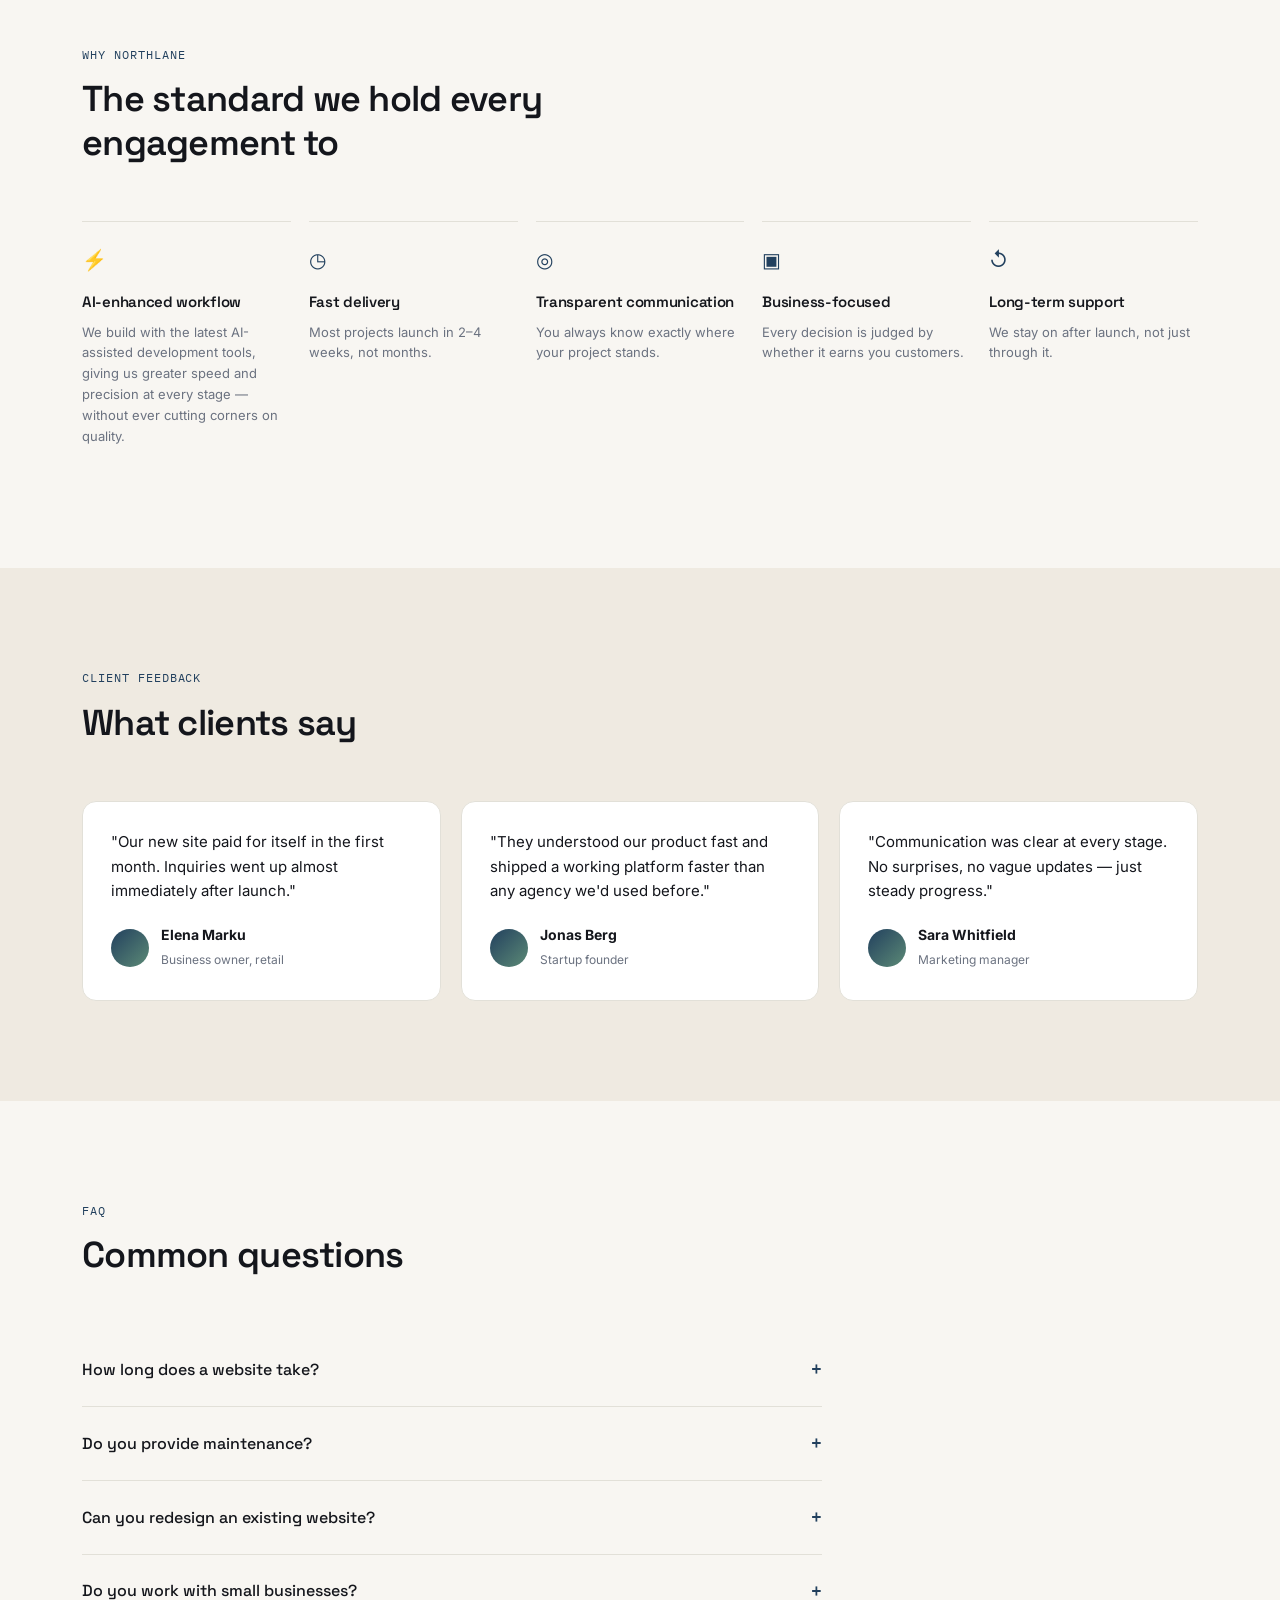
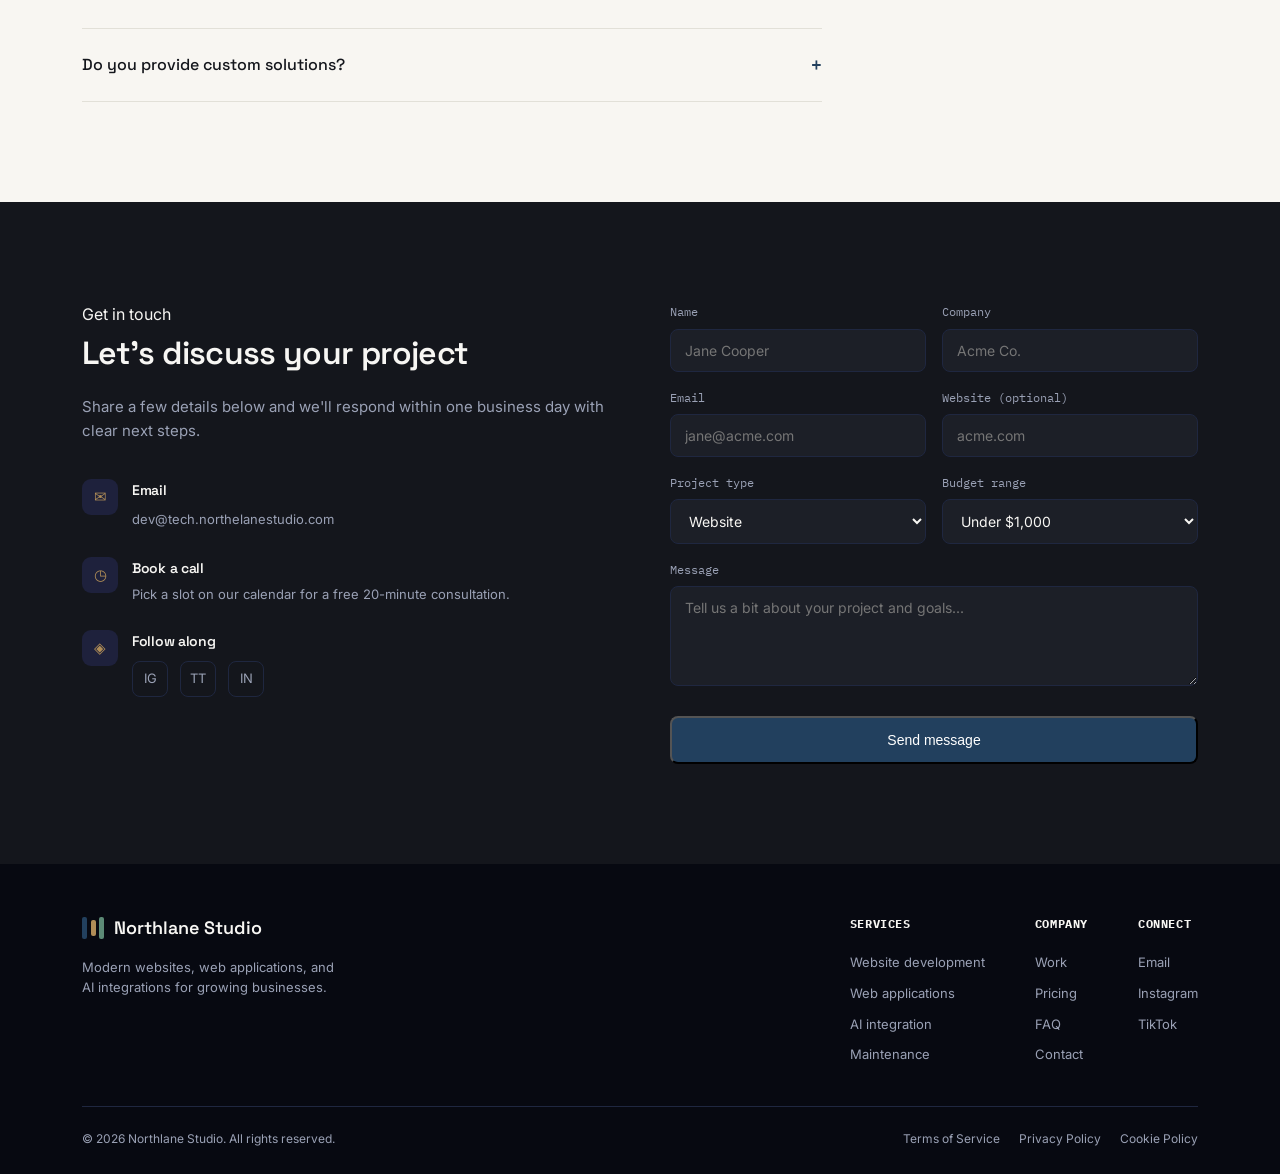
==== commit 095033e1: "Change 'Book a call' link text to 'Get Started'" ====
--- a/index.html
+++ b/index.html
@@ -34,7 +34,7 @@
       <a href="#pricing">Pricing</a>
       <a href="#faq">FAQ</a>
     </div>
-    <a href="#contact" class="nav-cta" data-track="book_call_nav">Book a call</a>
+    <a href="#contact" class="nav-cta" data-track="book_call_nav">Get Started</a>
   </div>
 </nav>
 
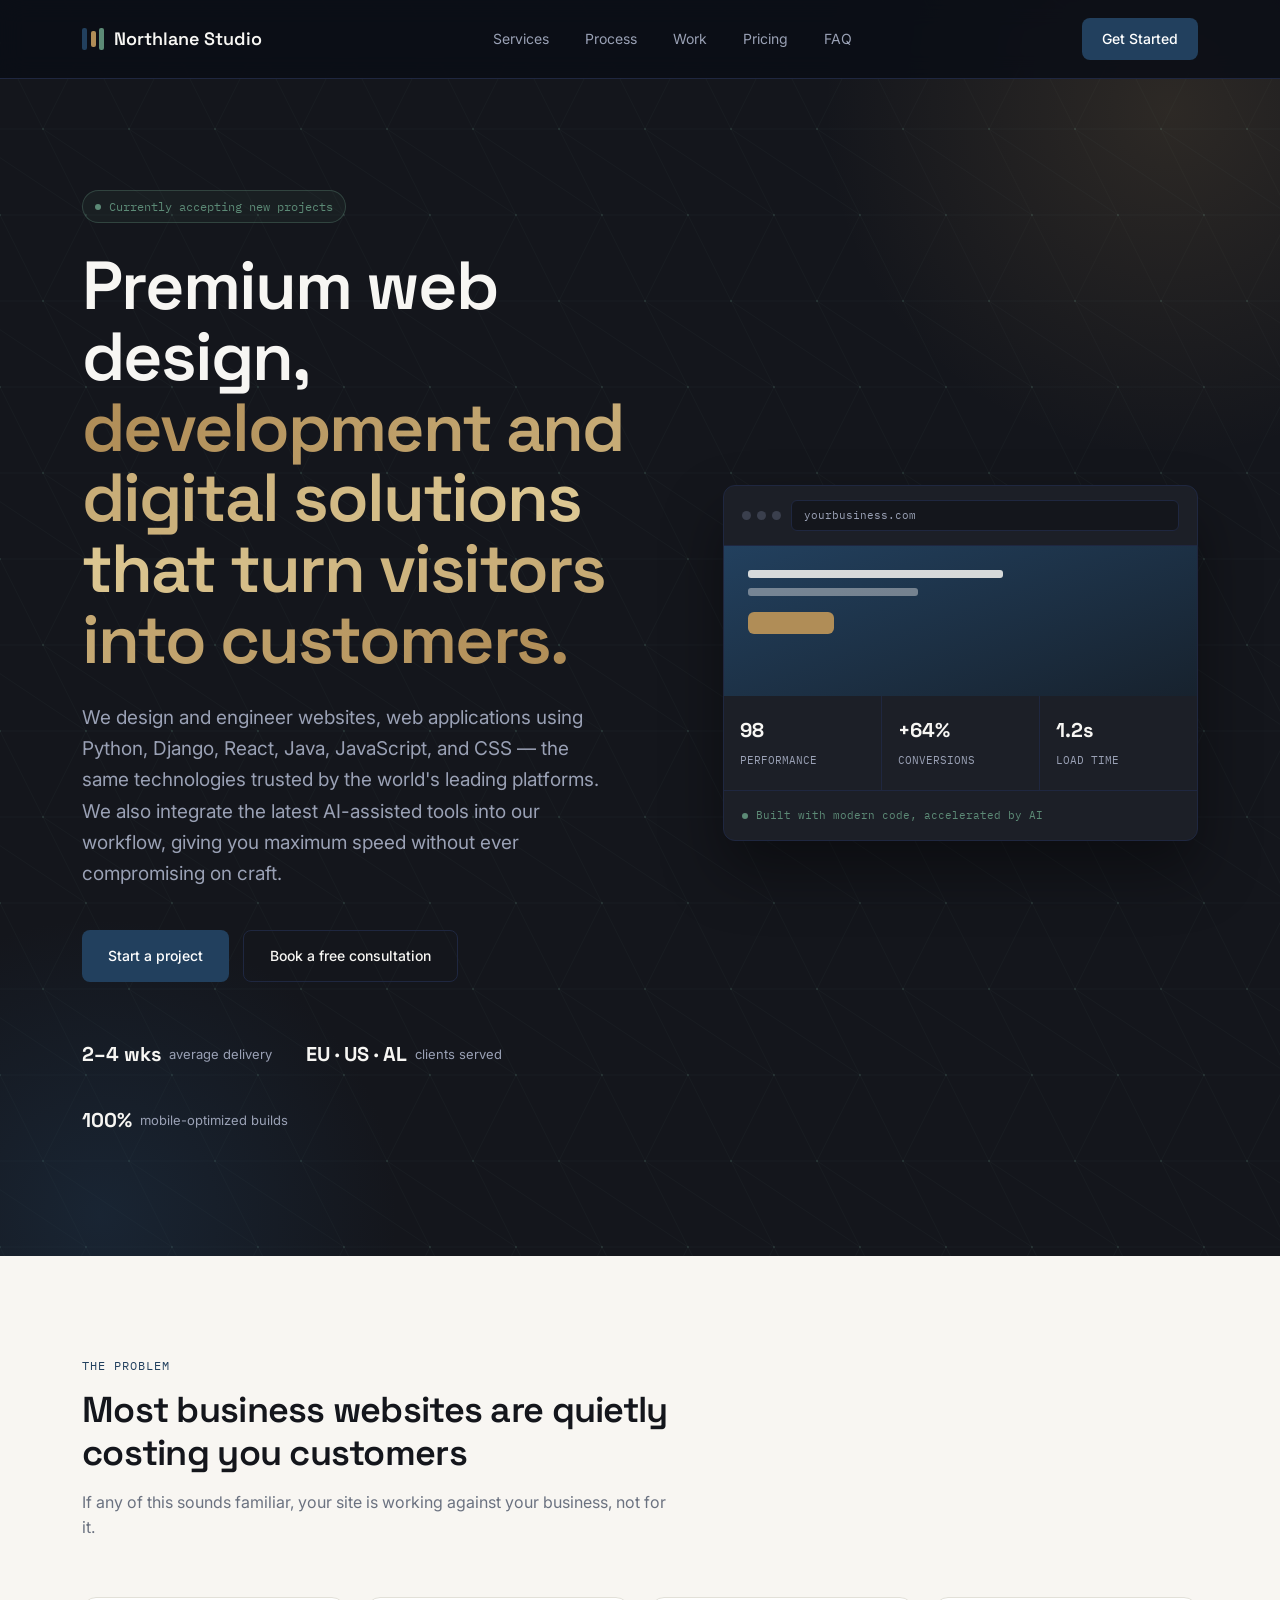
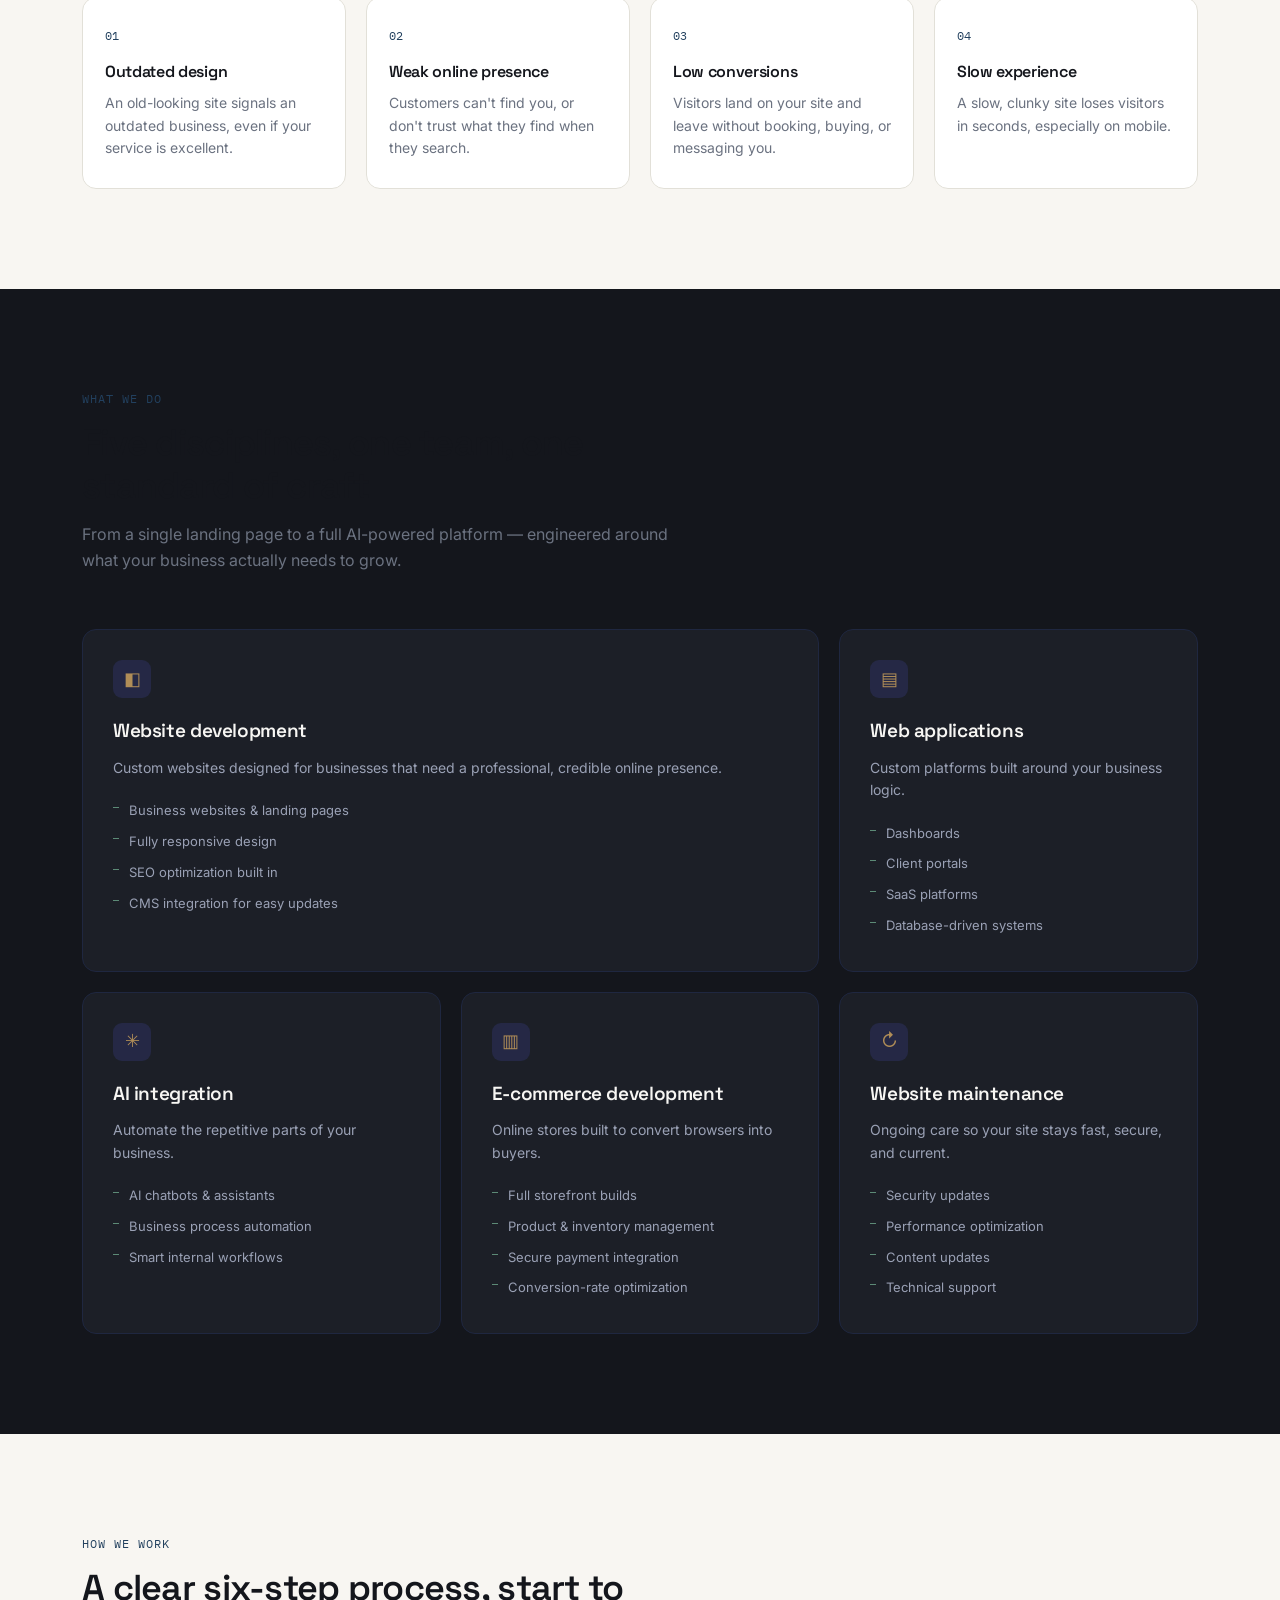
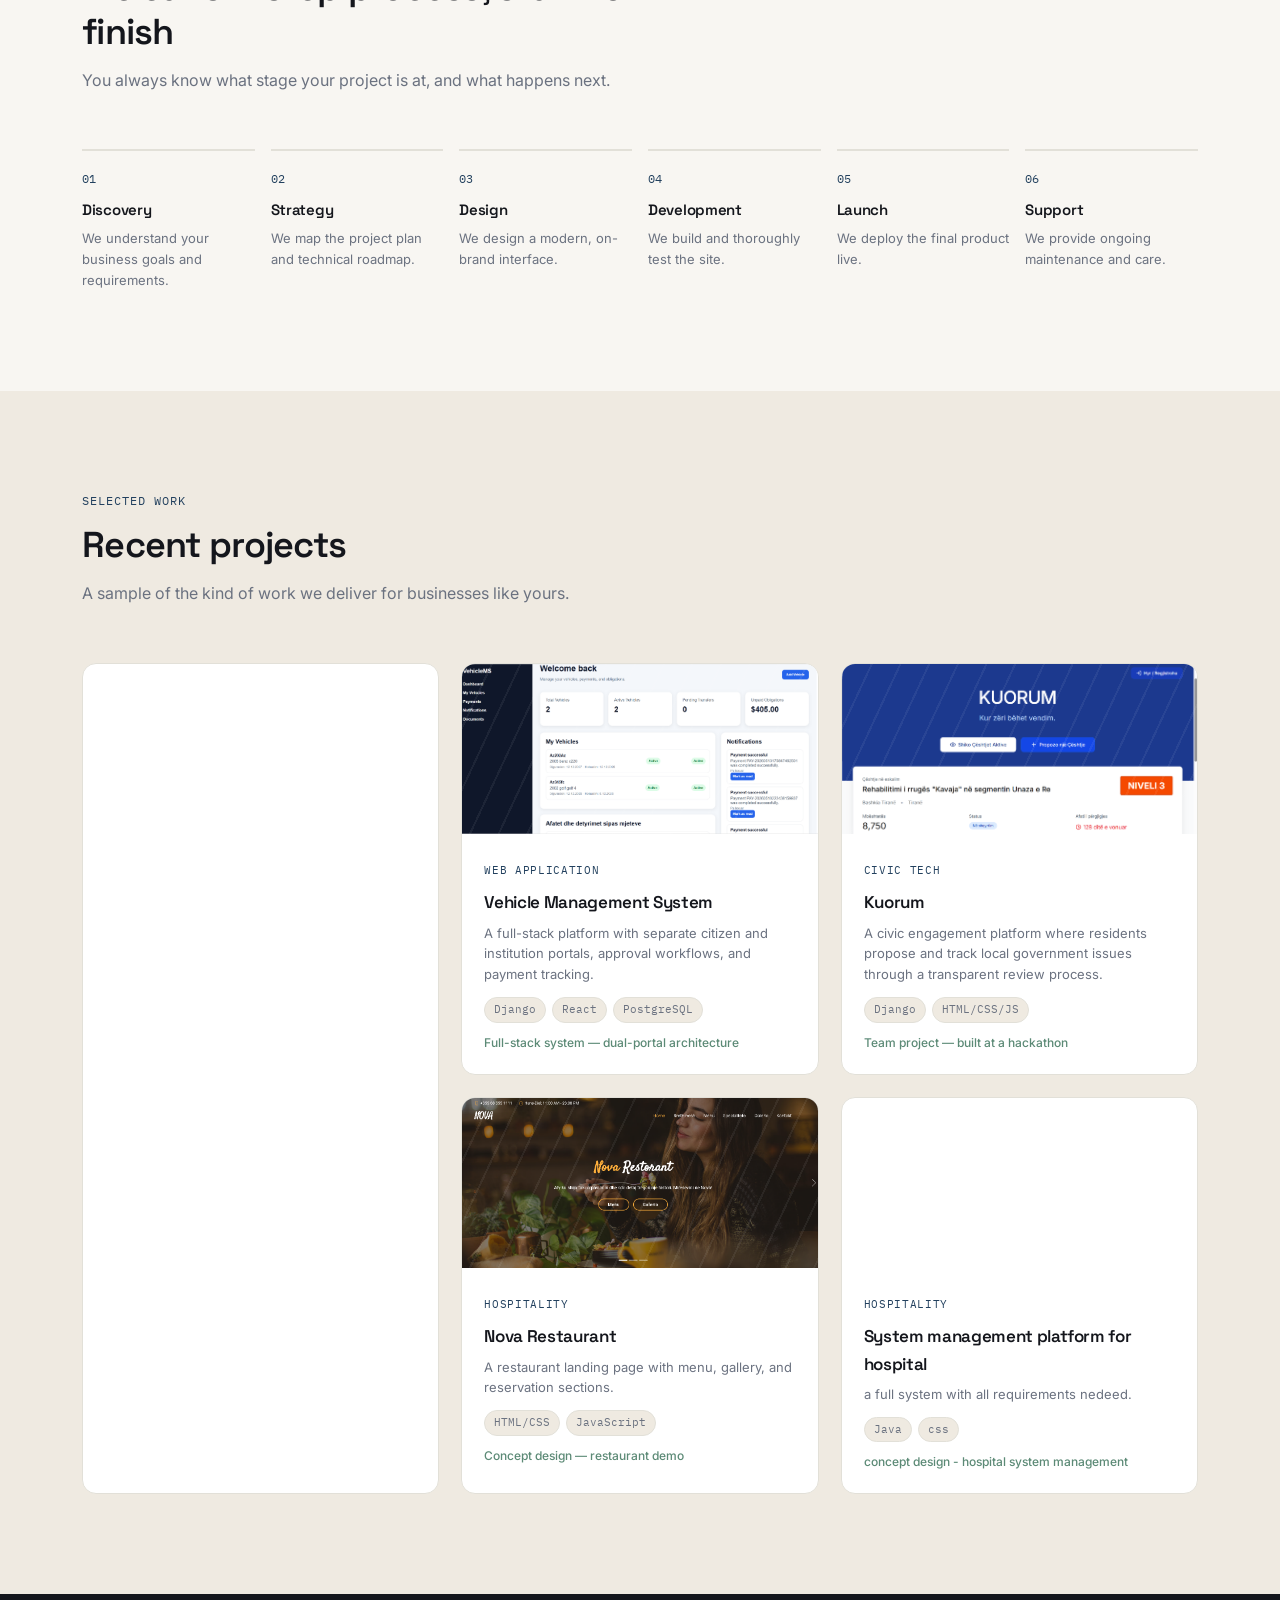
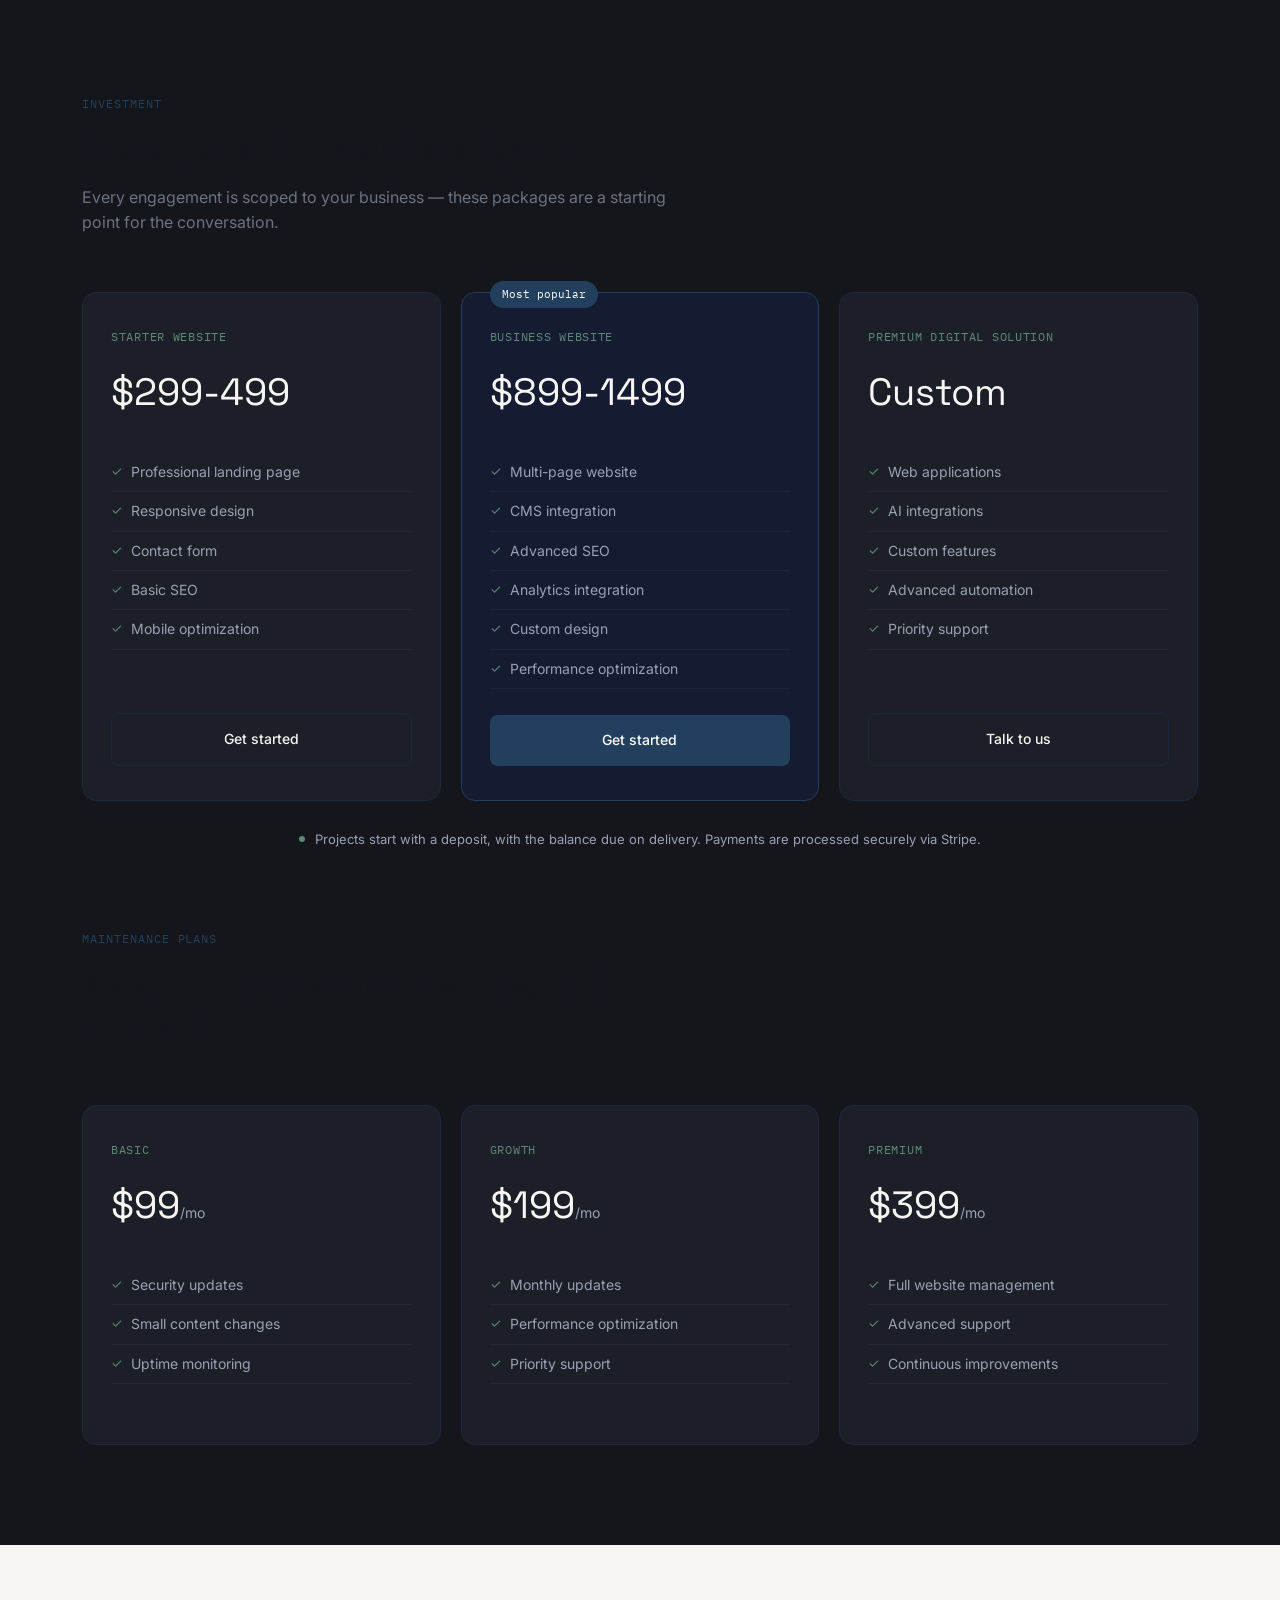
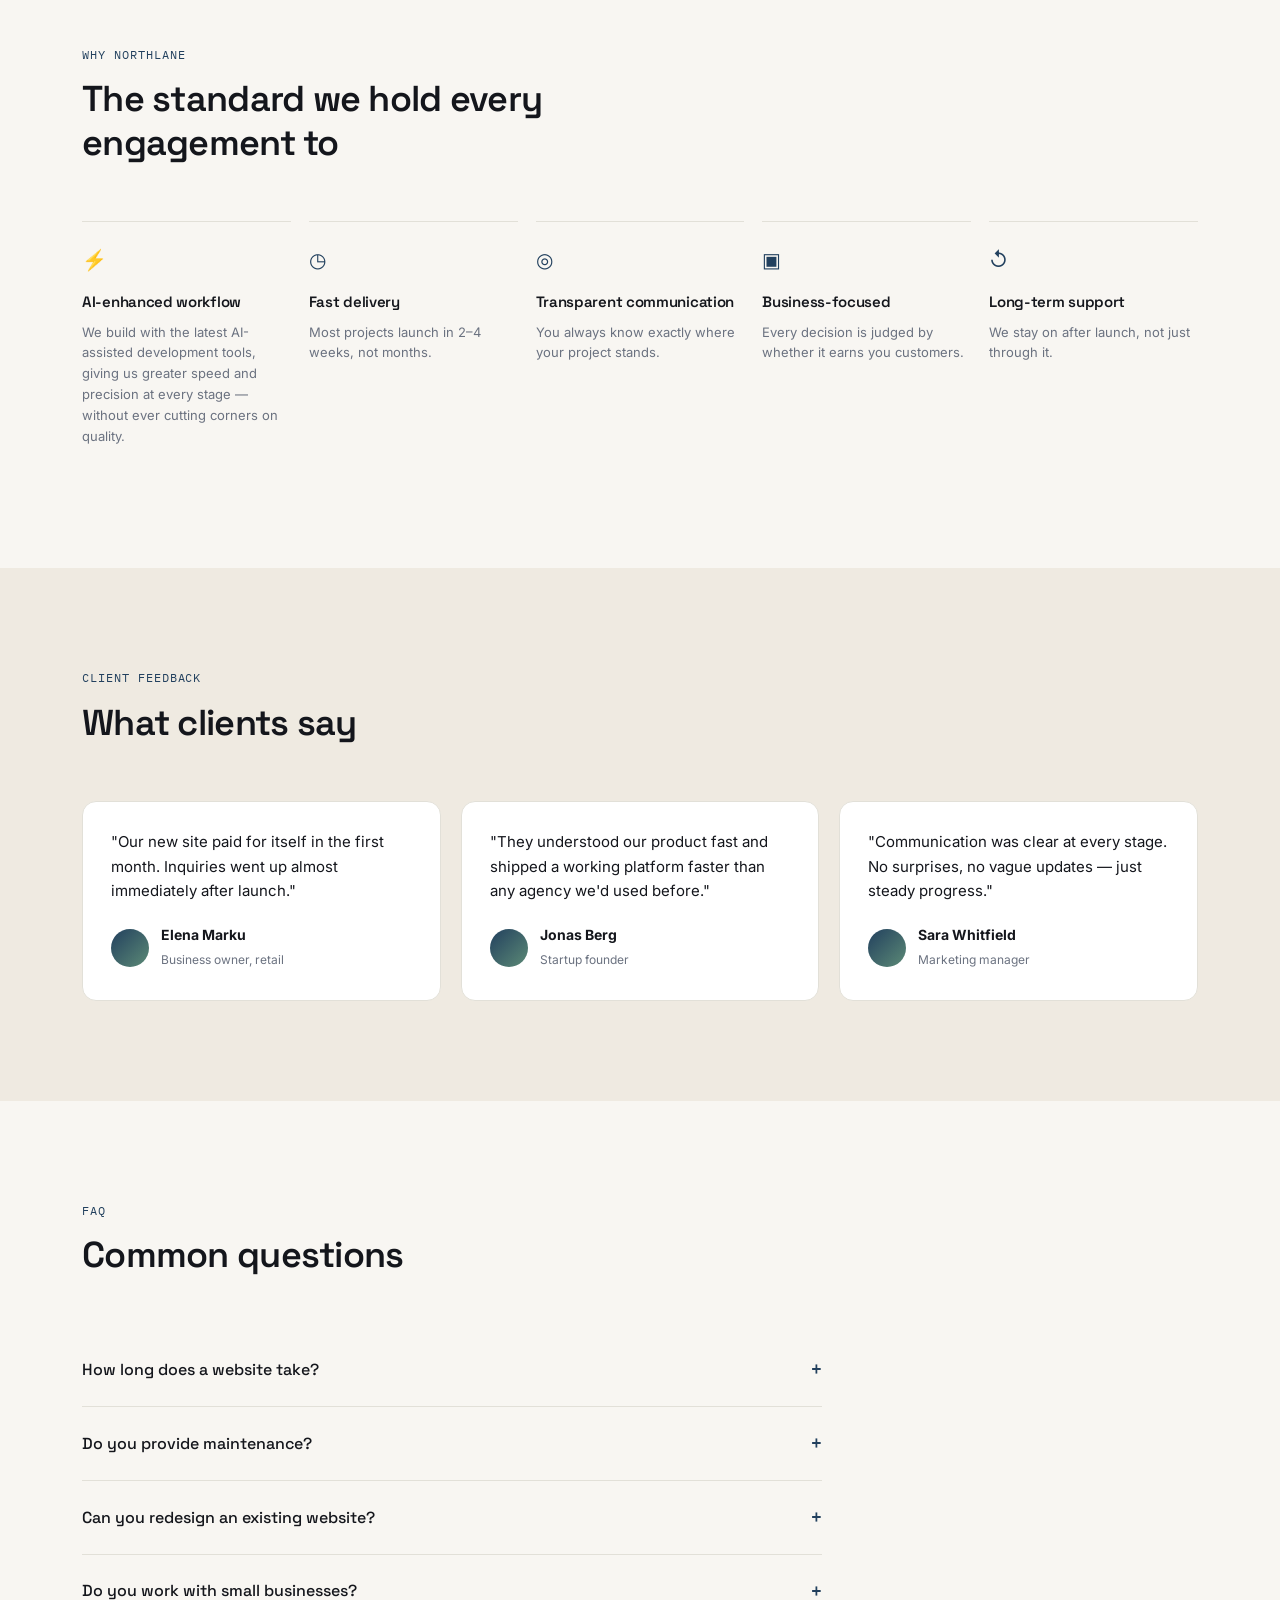
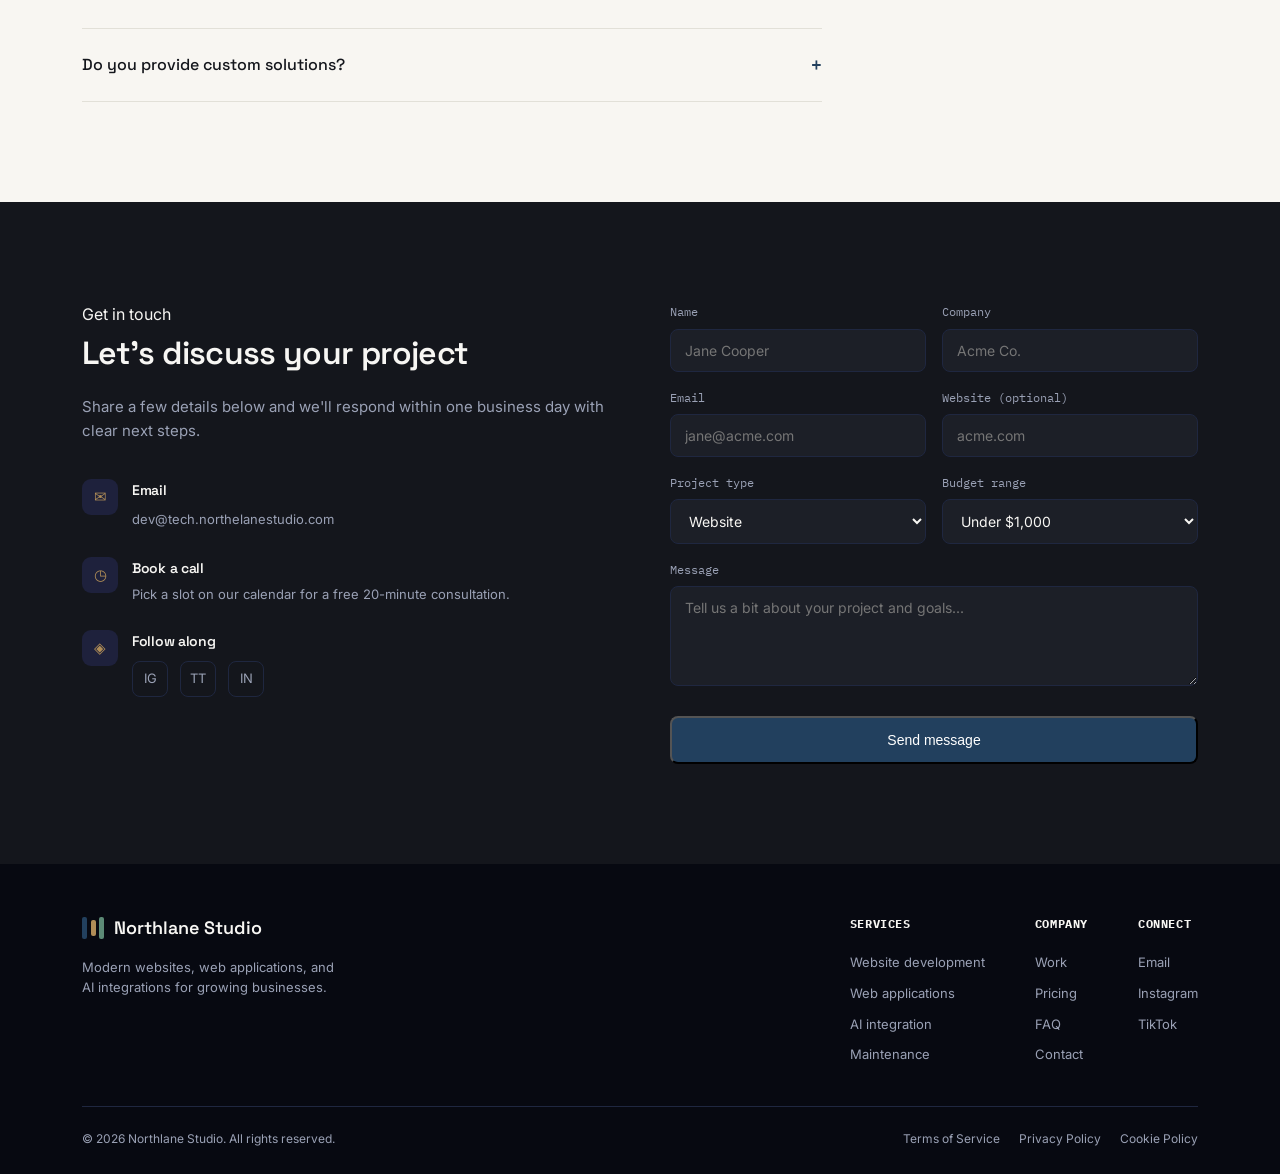
==== commit a0710be6: "Update portfolio thumbnail image in index.html" ====
--- a/index.html
+++ b/index.html
@@ -247,7 +247,7 @@
         </div>
       </div>
       <div class="portfolio-card reveal">
-        <div class="portfolio-thumb" style="background-image:url('screenshots/projekti2.png'); background-size:cover; background-position:top center;"></div>
+        <div class="portfolio-thumb" style="background-image:url('screenshots/projekt3.png'); background-size:cover; background-position:top center;"></div>
         <div class="portfolio-body">
           <span class="tag">Hospitality</span>
           <h3>System management platform for hospital</h3>
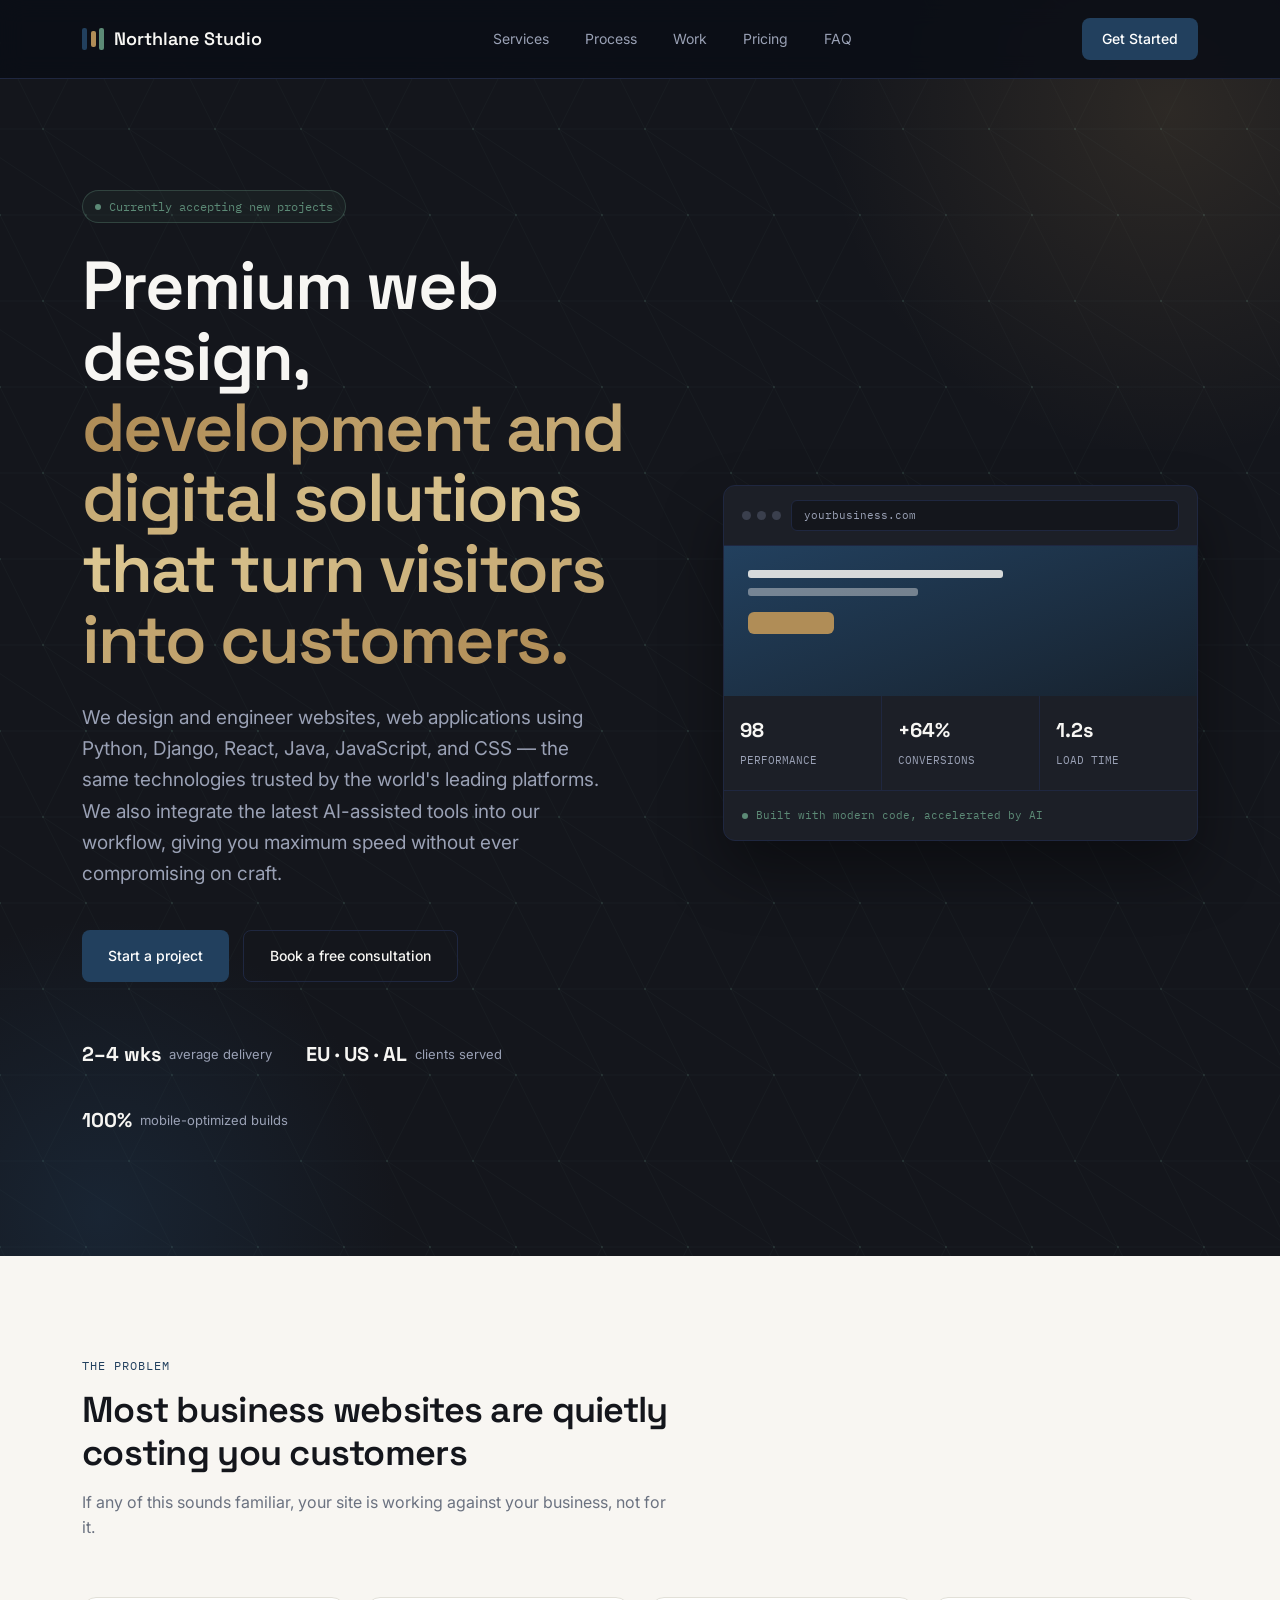
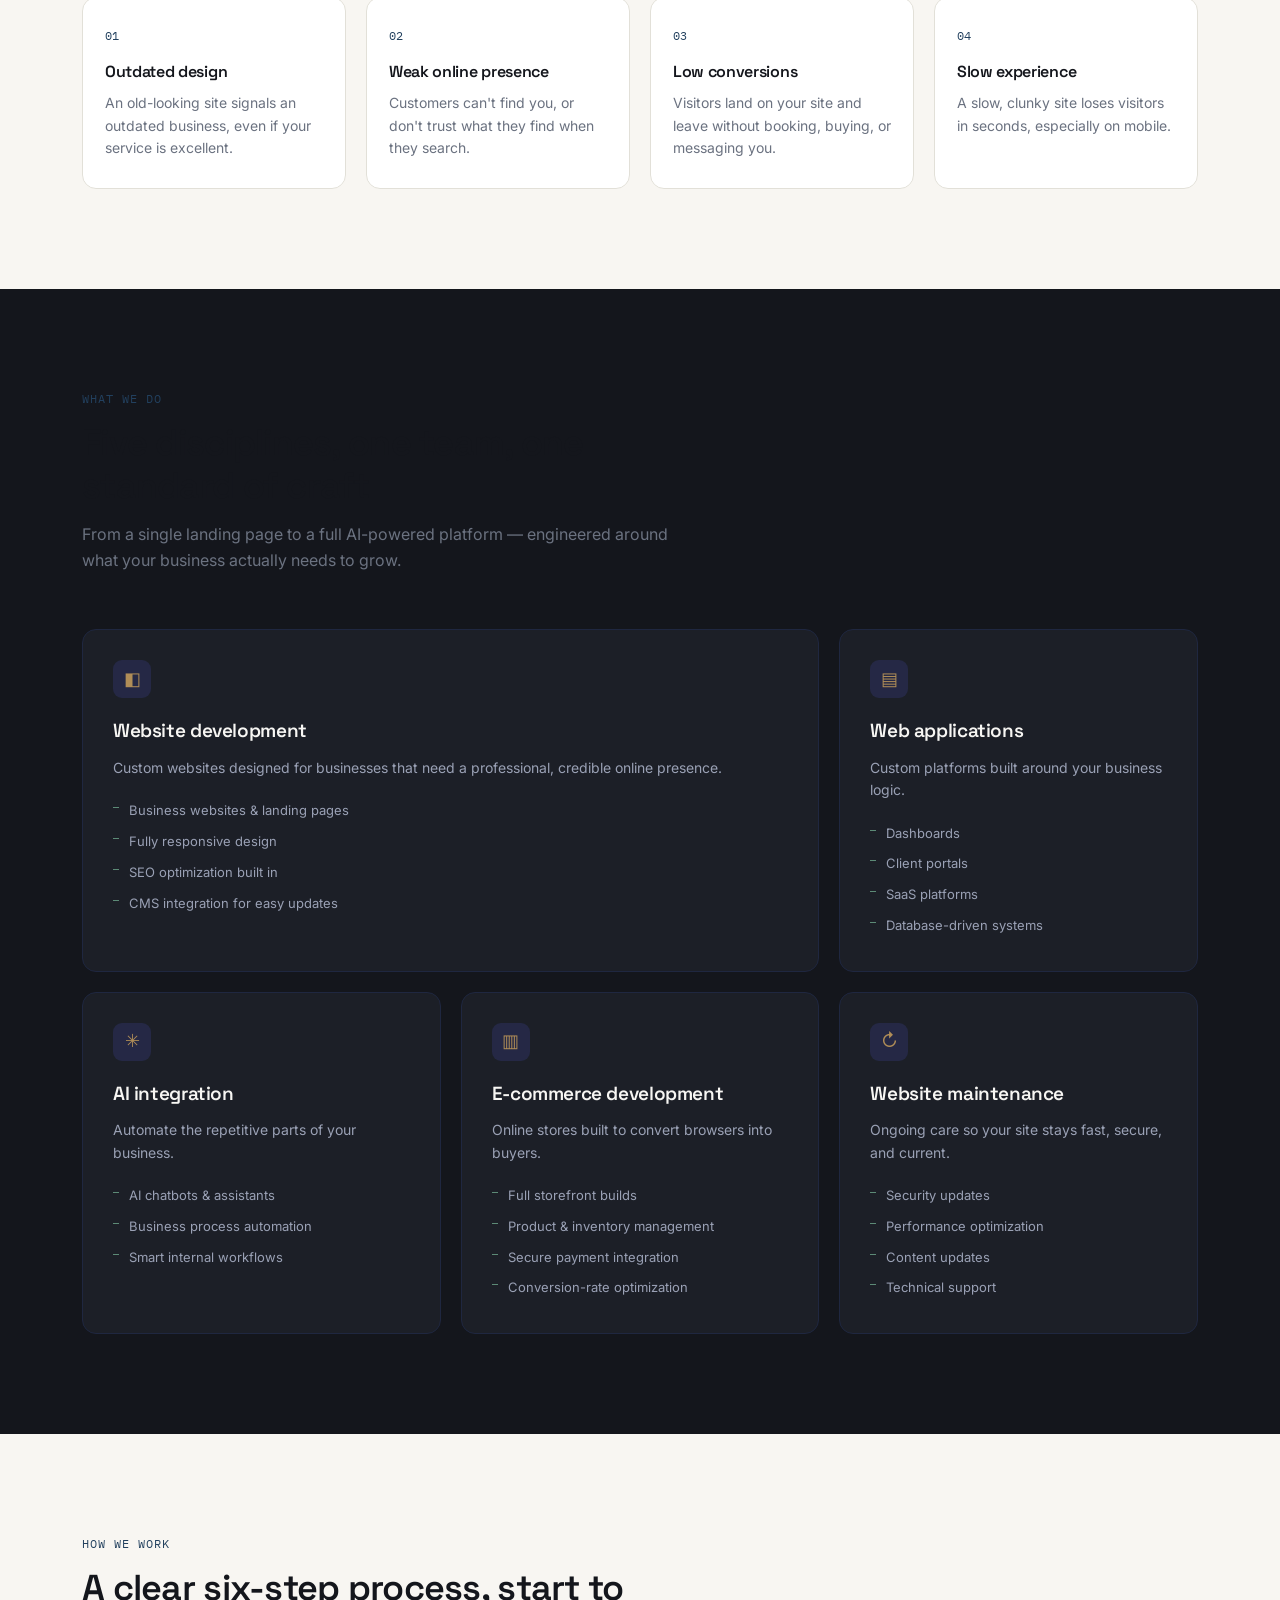
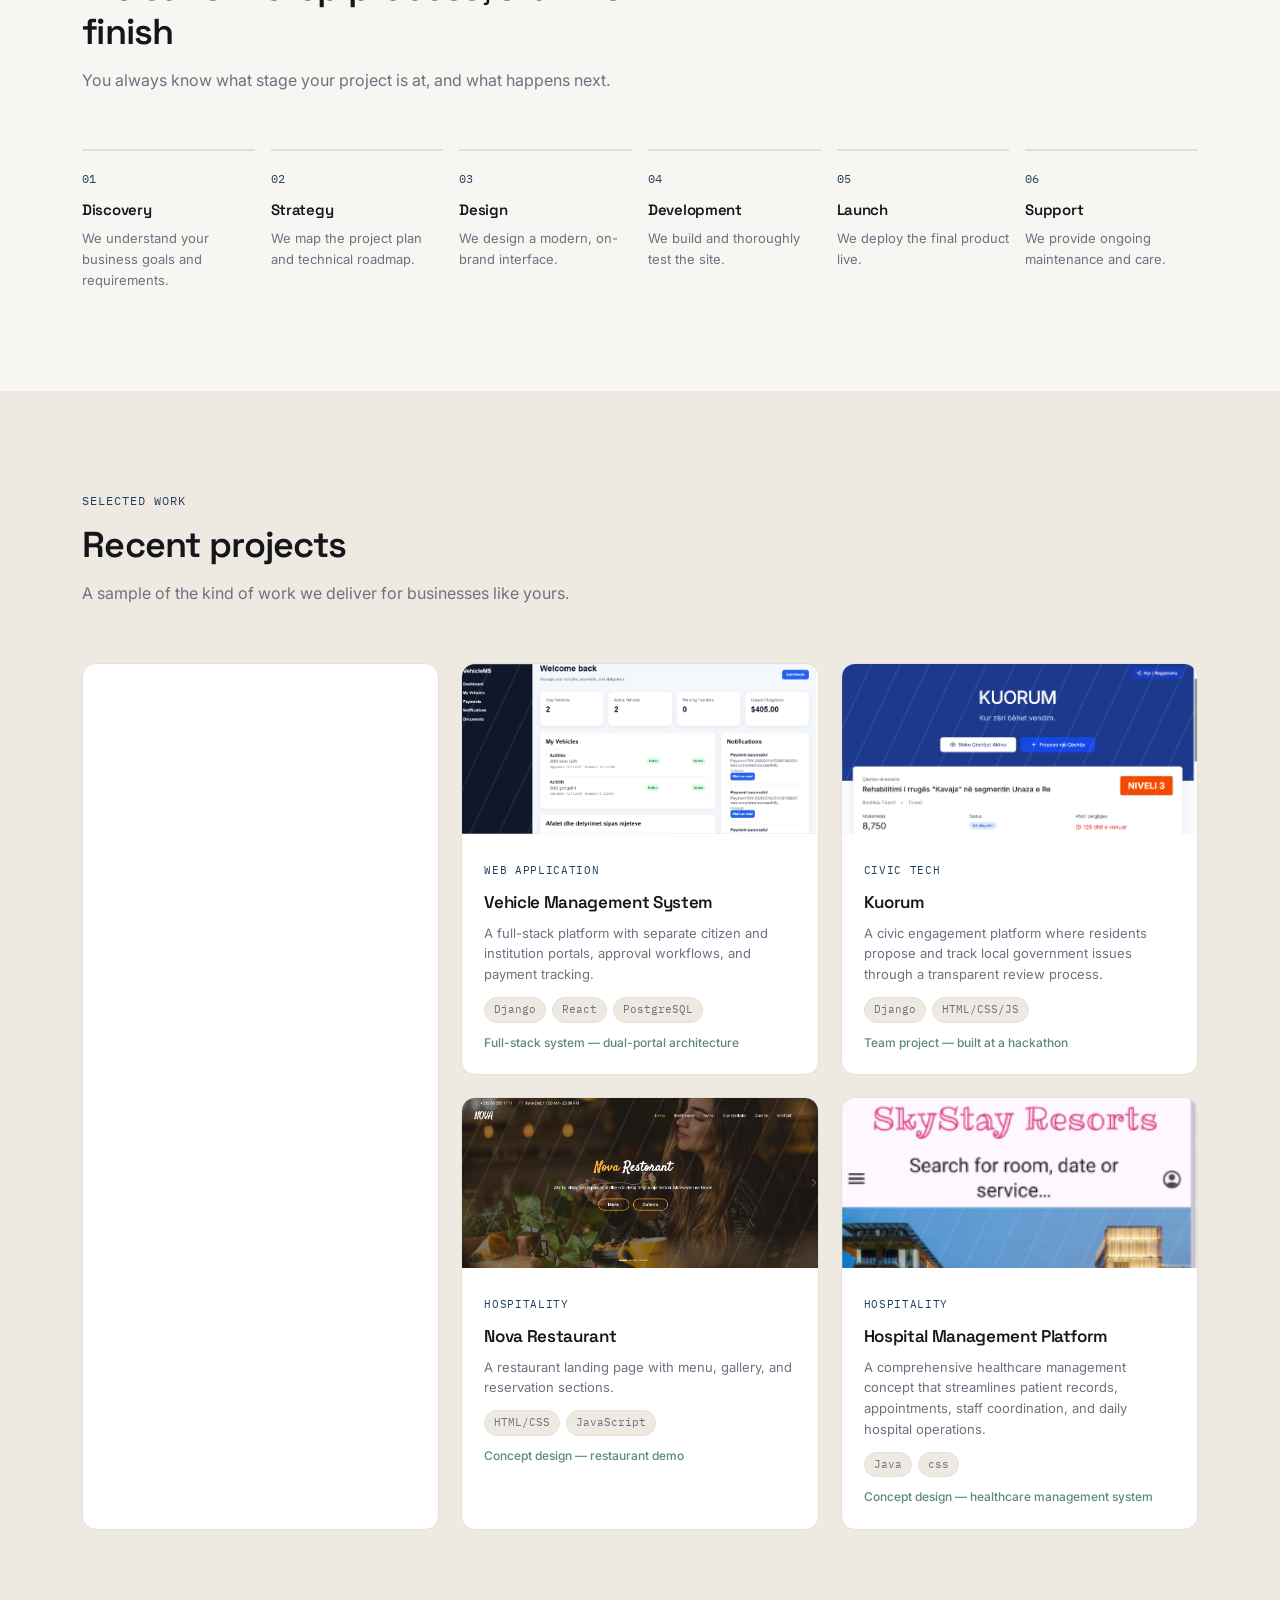
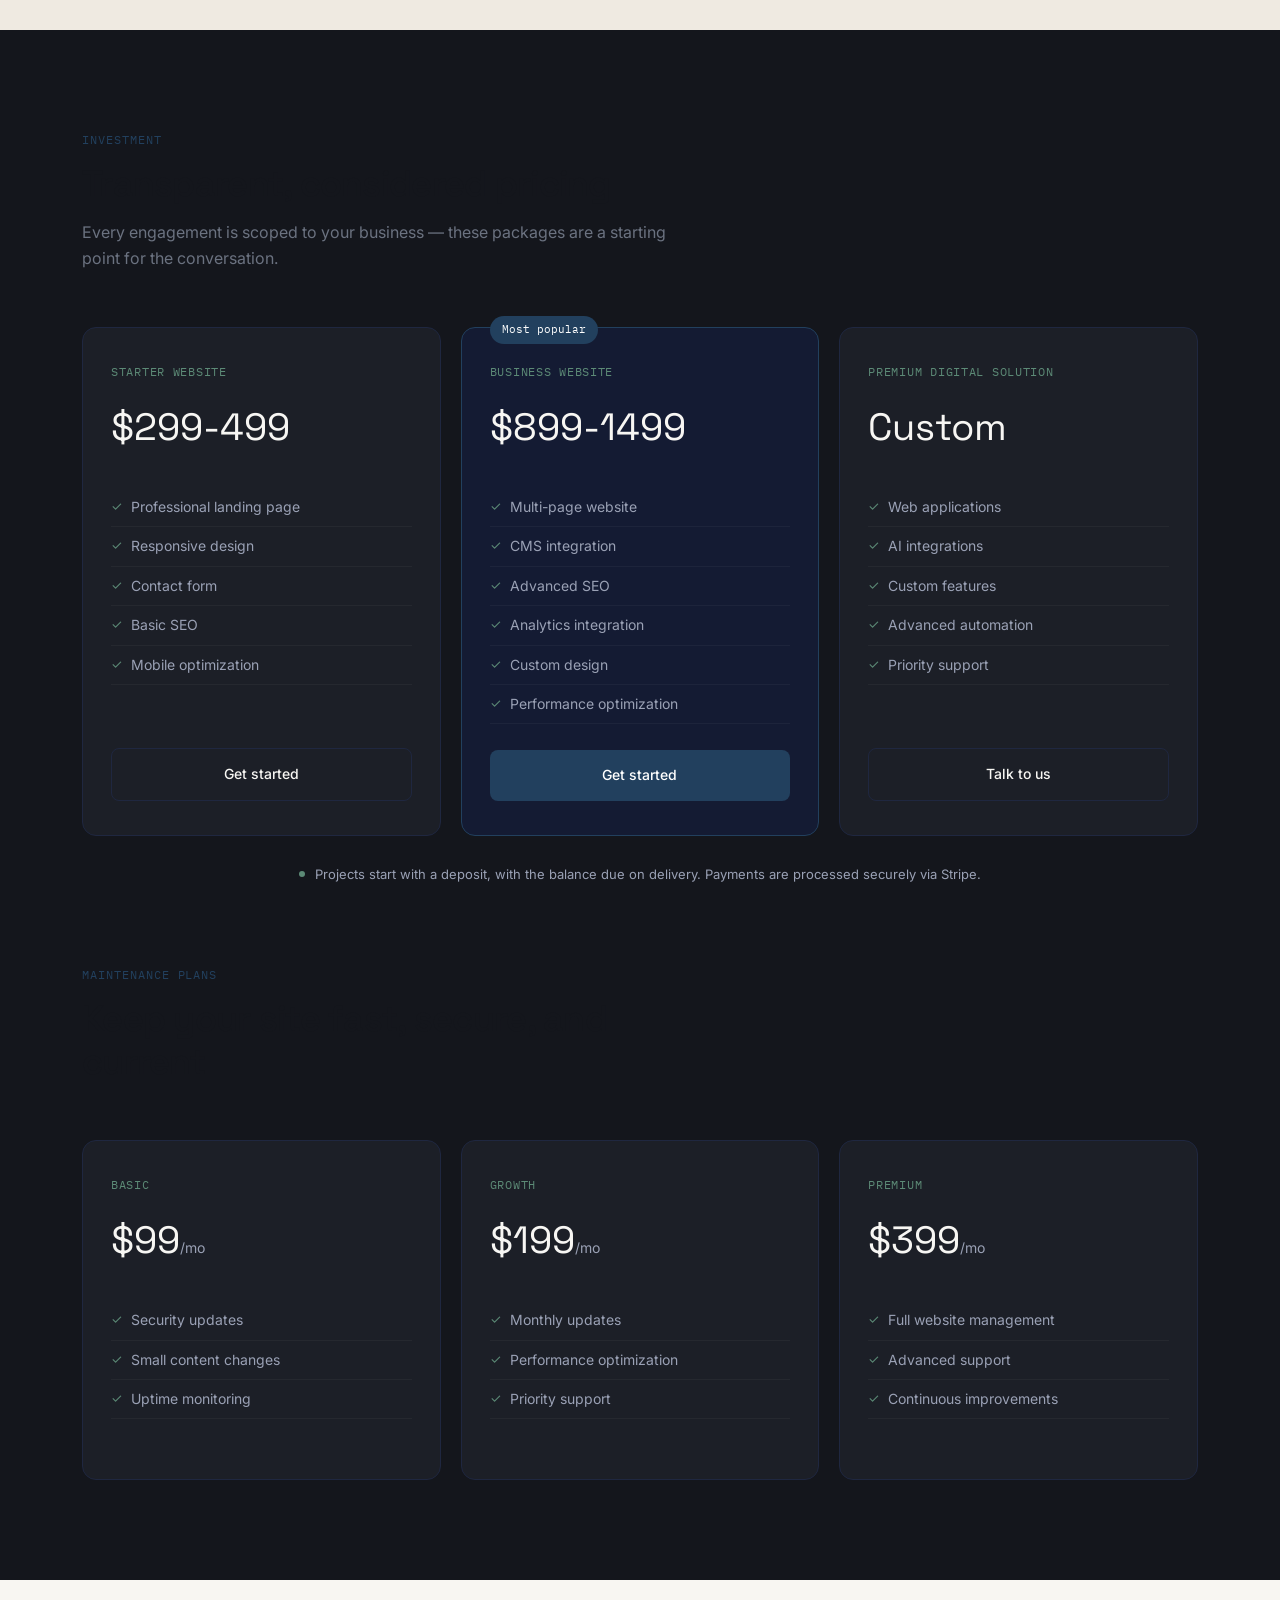
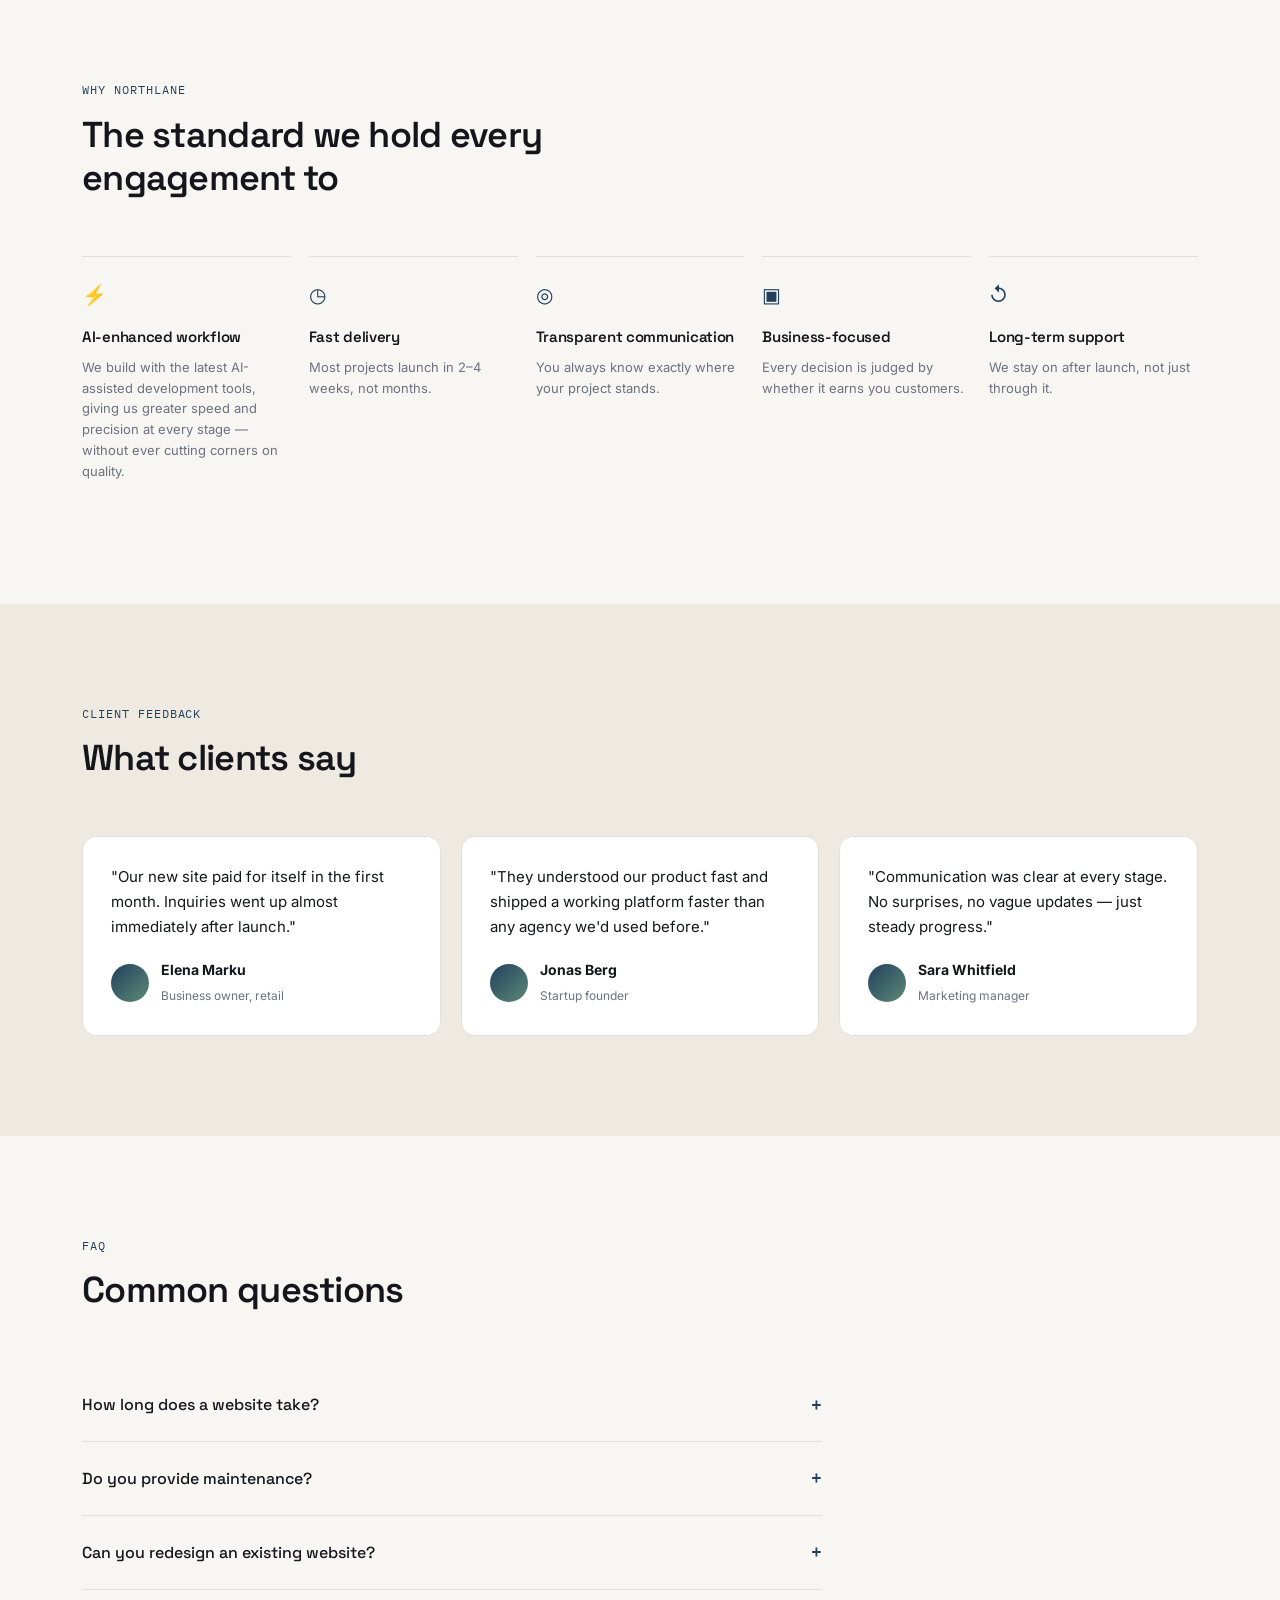
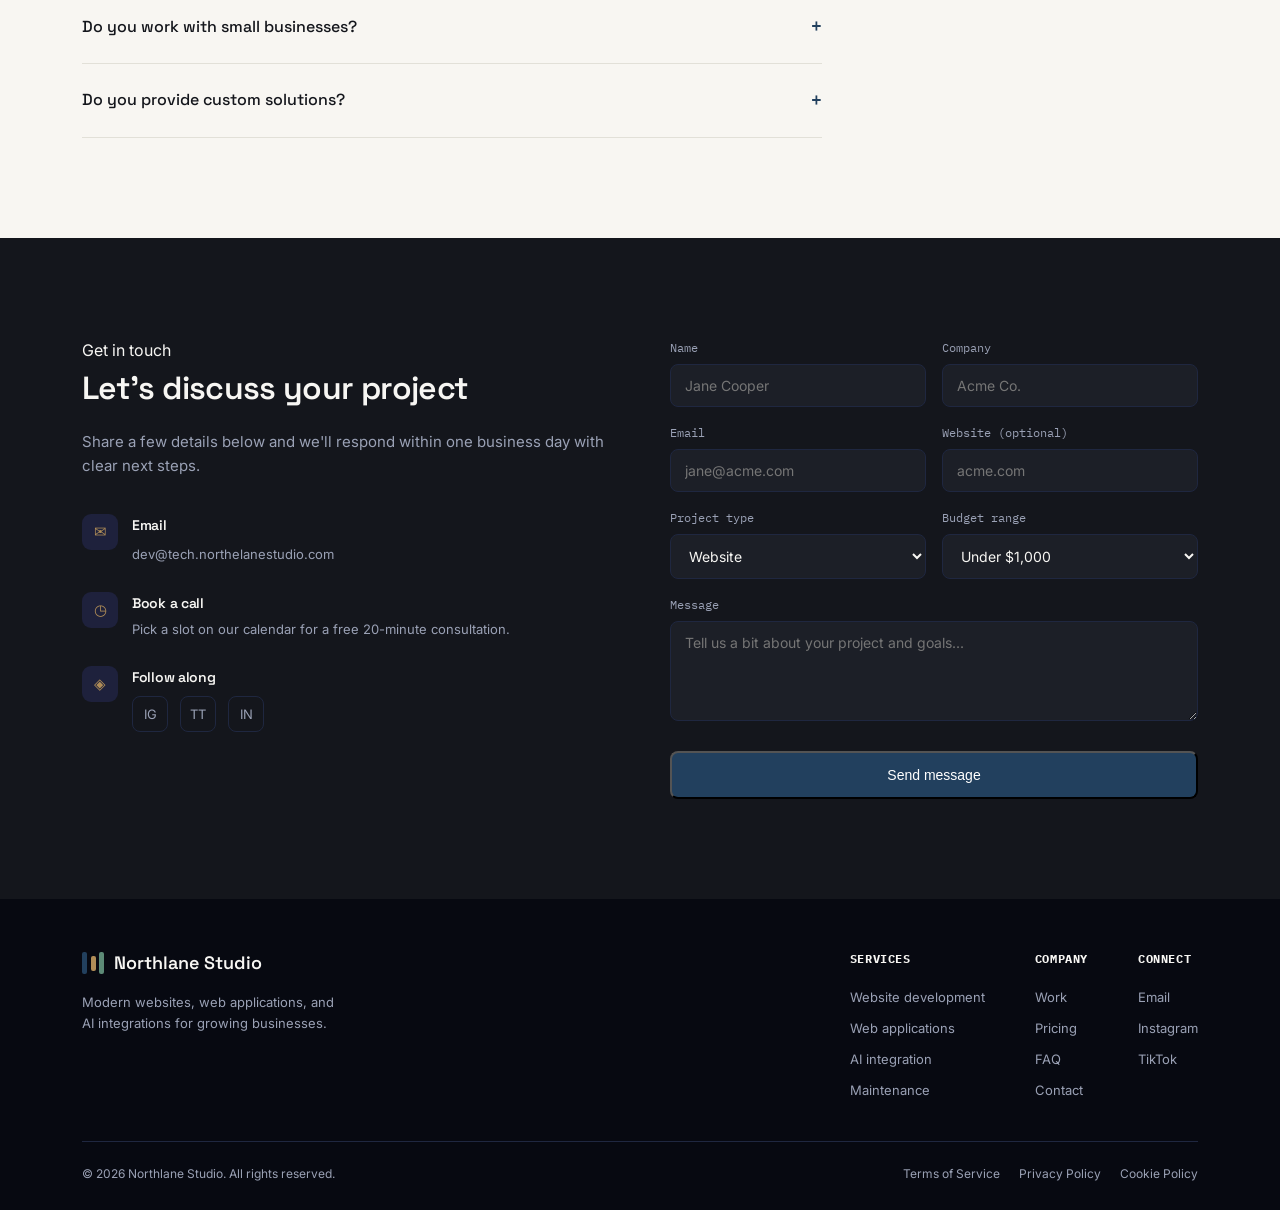
==== commit 3a4f954c: "Revise project details for hospital management platform Updated project description and title for cl" ====
--- a/index.html
+++ b/index.html
@@ -250,10 +250,10 @@
         <div class="portfolio-thumb" style="background-image:url('screenshots/projekt3.png'); background-size:cover; background-position:top center;"></div>
         <div class="portfolio-body">
           <span class="tag">Hospitality</span>
-          <h3>System management platform for hospital</h3>
-          <p>a full system with all requirements nedeed.</p>
+          <h3>Hospital Management Platform</h3>
+          <p>A comprehensive healthcare management concept that streamlines patient records, appointments, staff coordination, and daily hospital operations.</p>
           <div class="tech-row"><span class="tech-pill">Java</span><span class="tech-pill">css</span></div>
-          <div class="result-line">concept design - hospital system management </div>
+          <div class="result-line">Concept design — healthcare management system</div>
         </div>
       </div>
     </div>
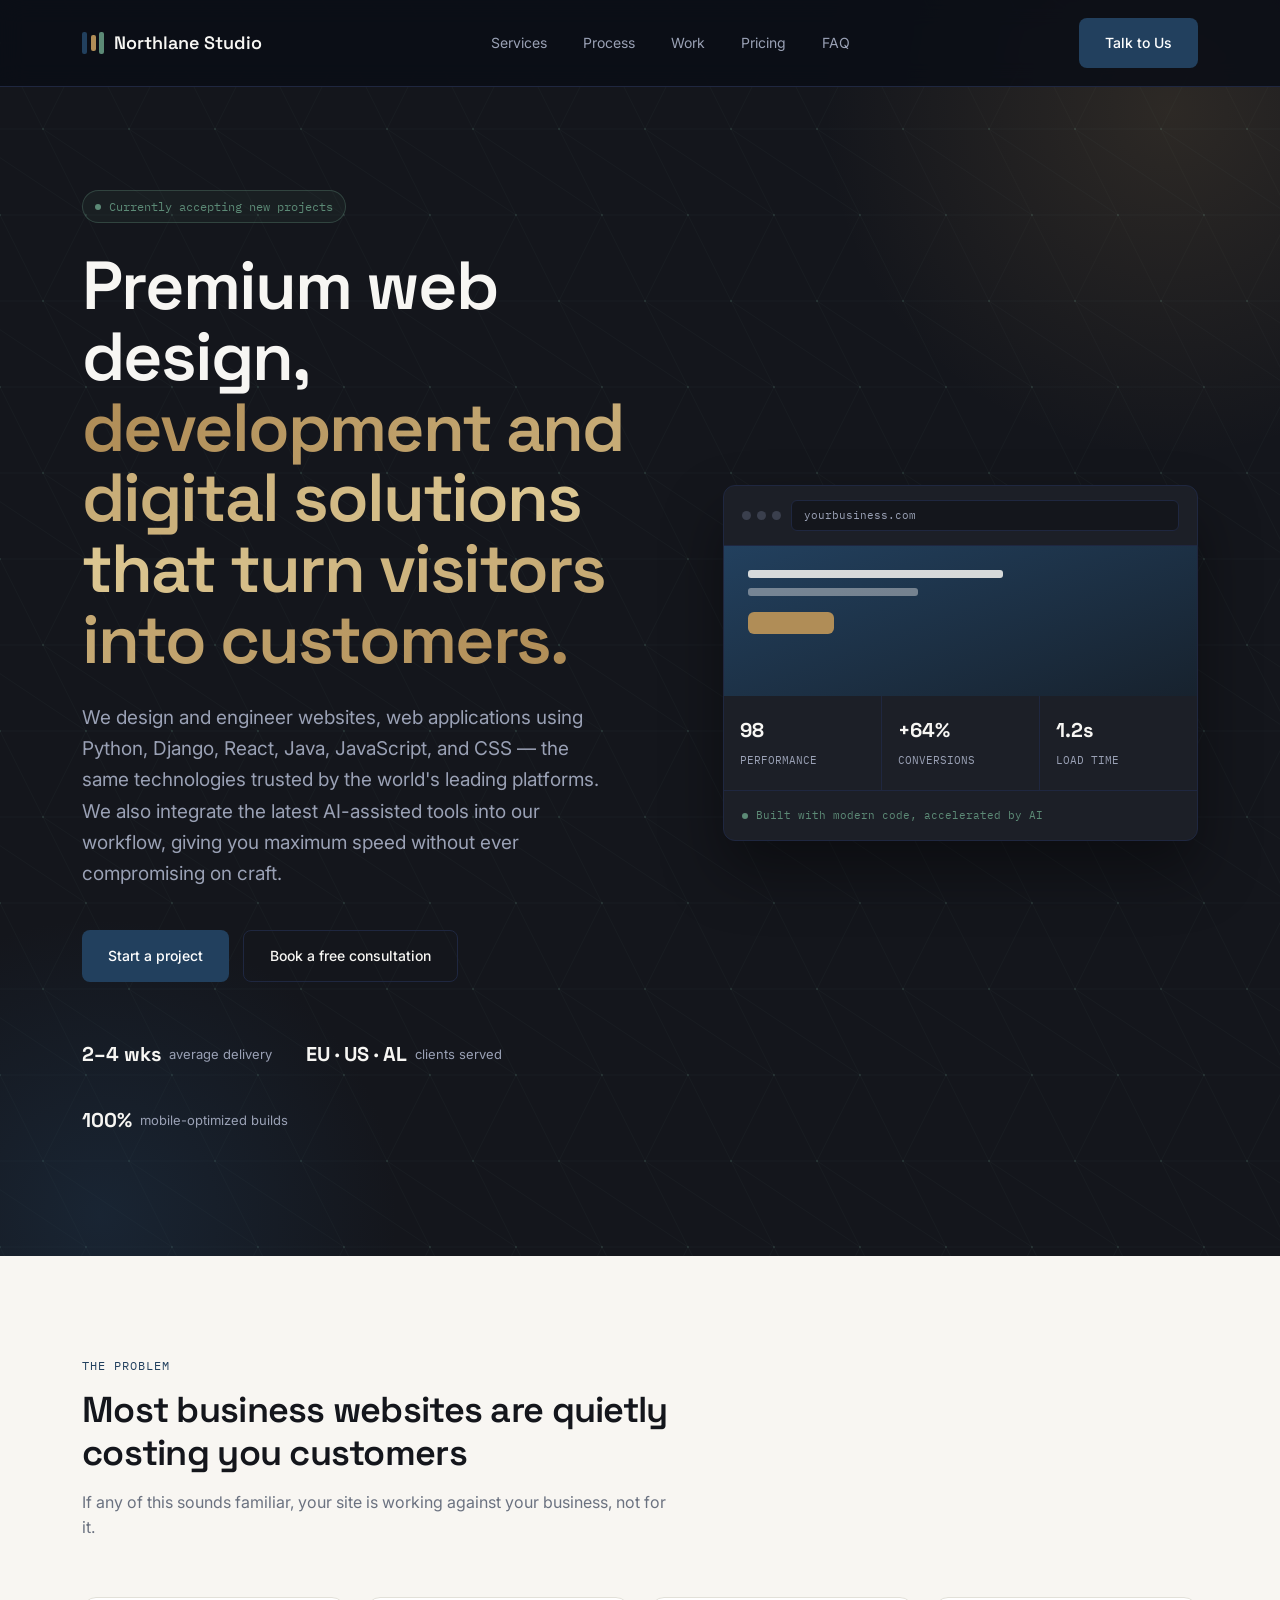
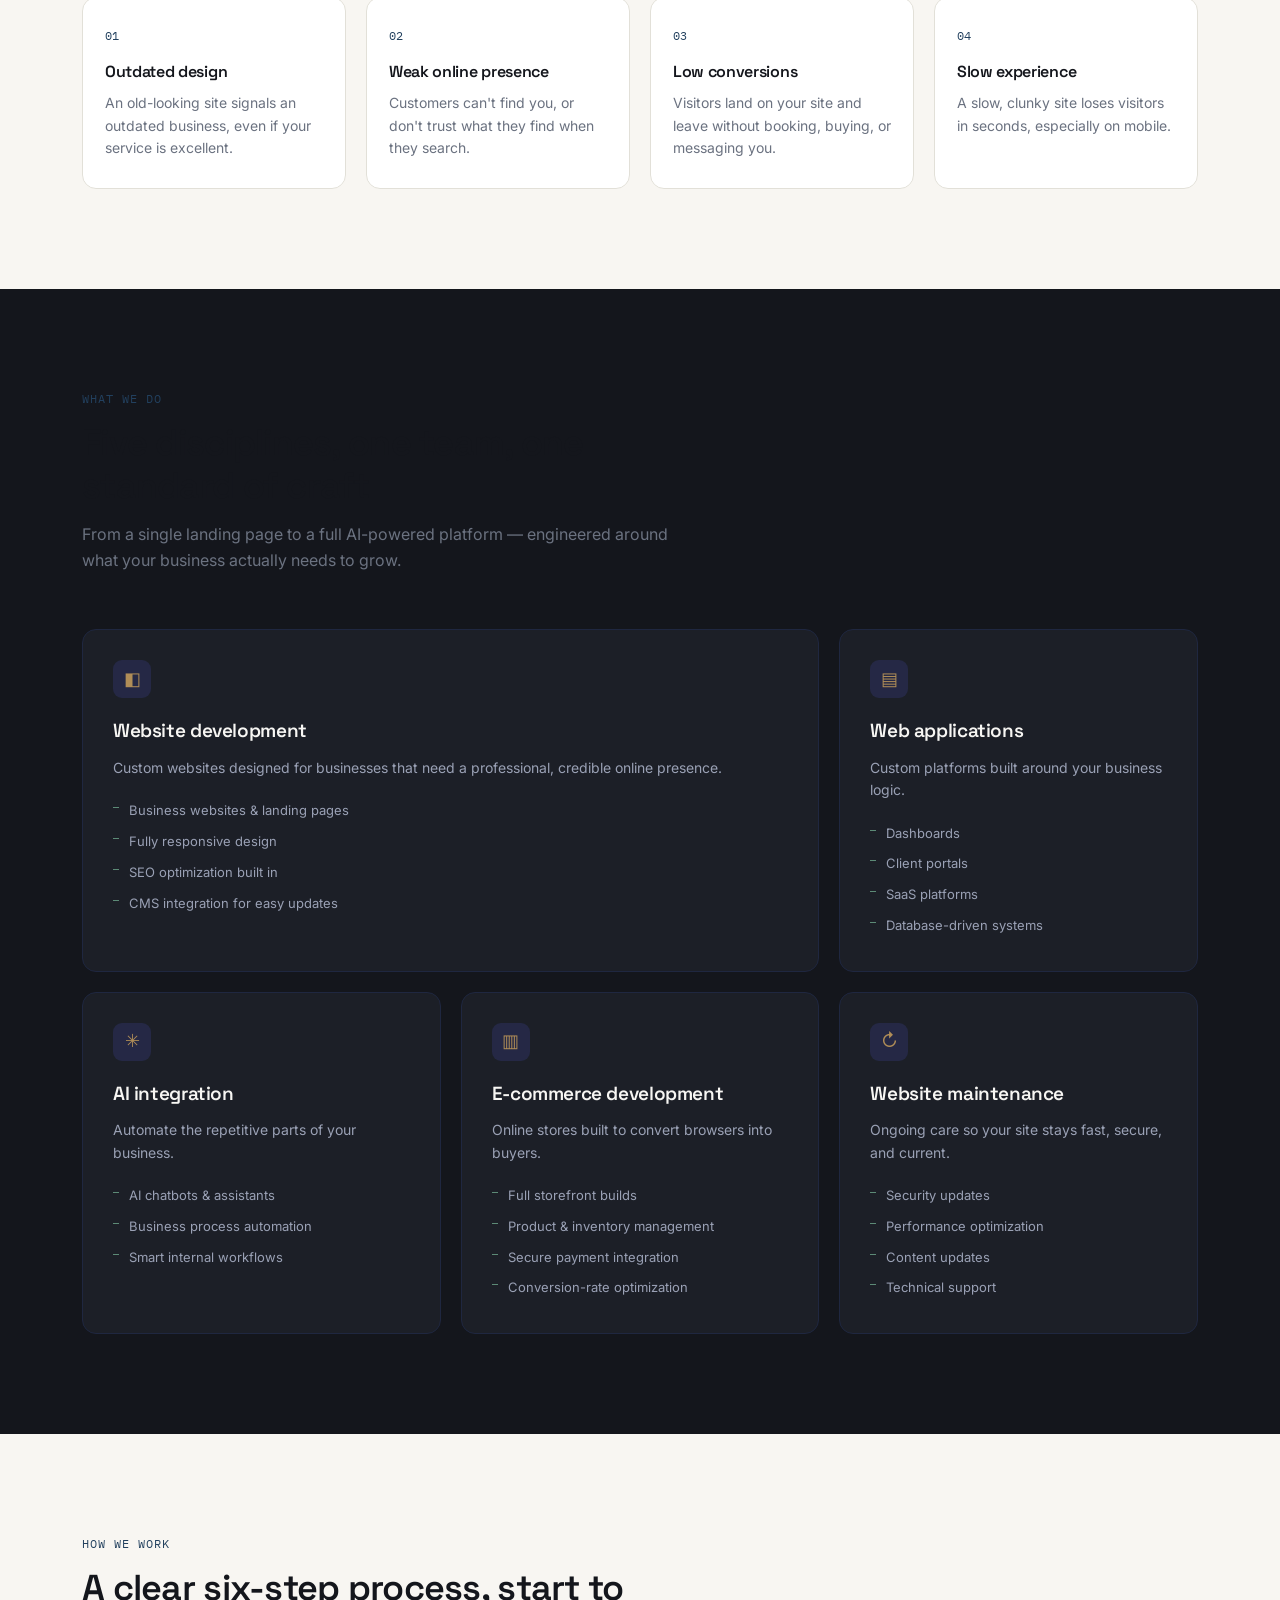
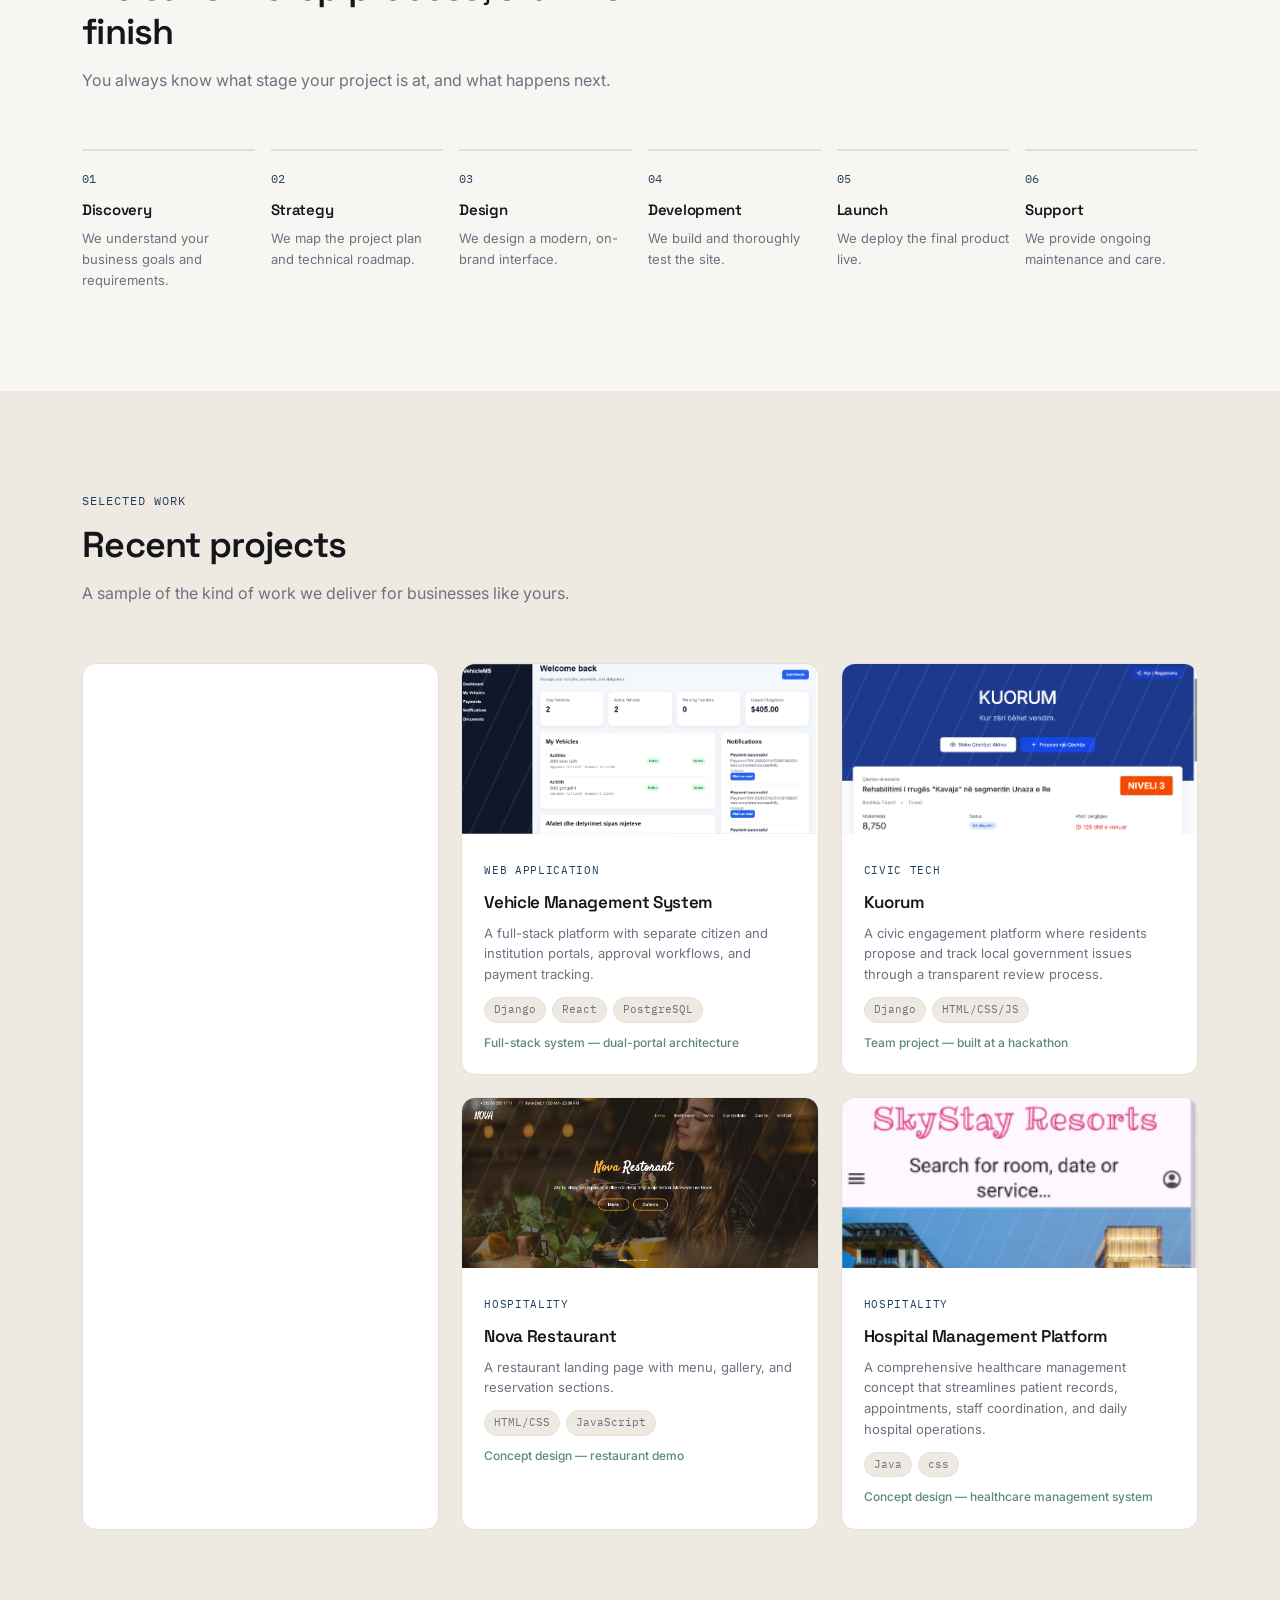
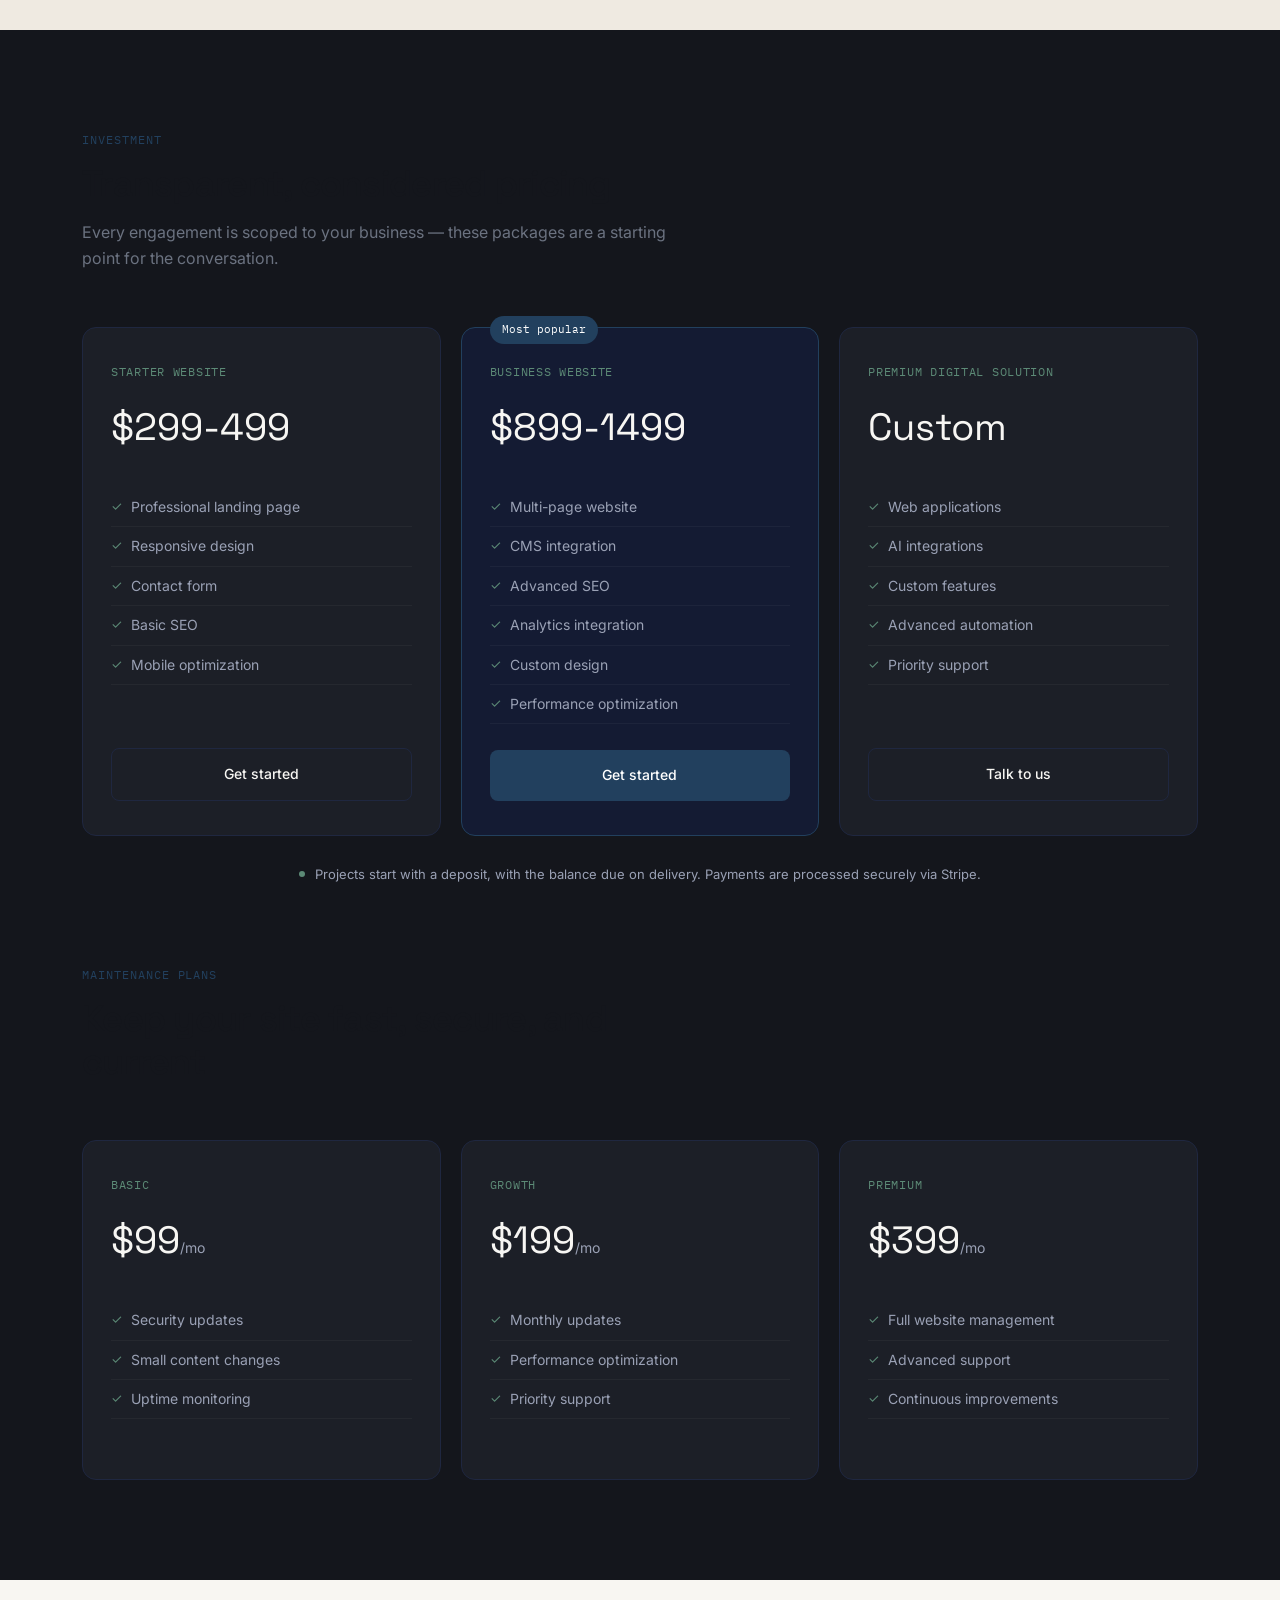
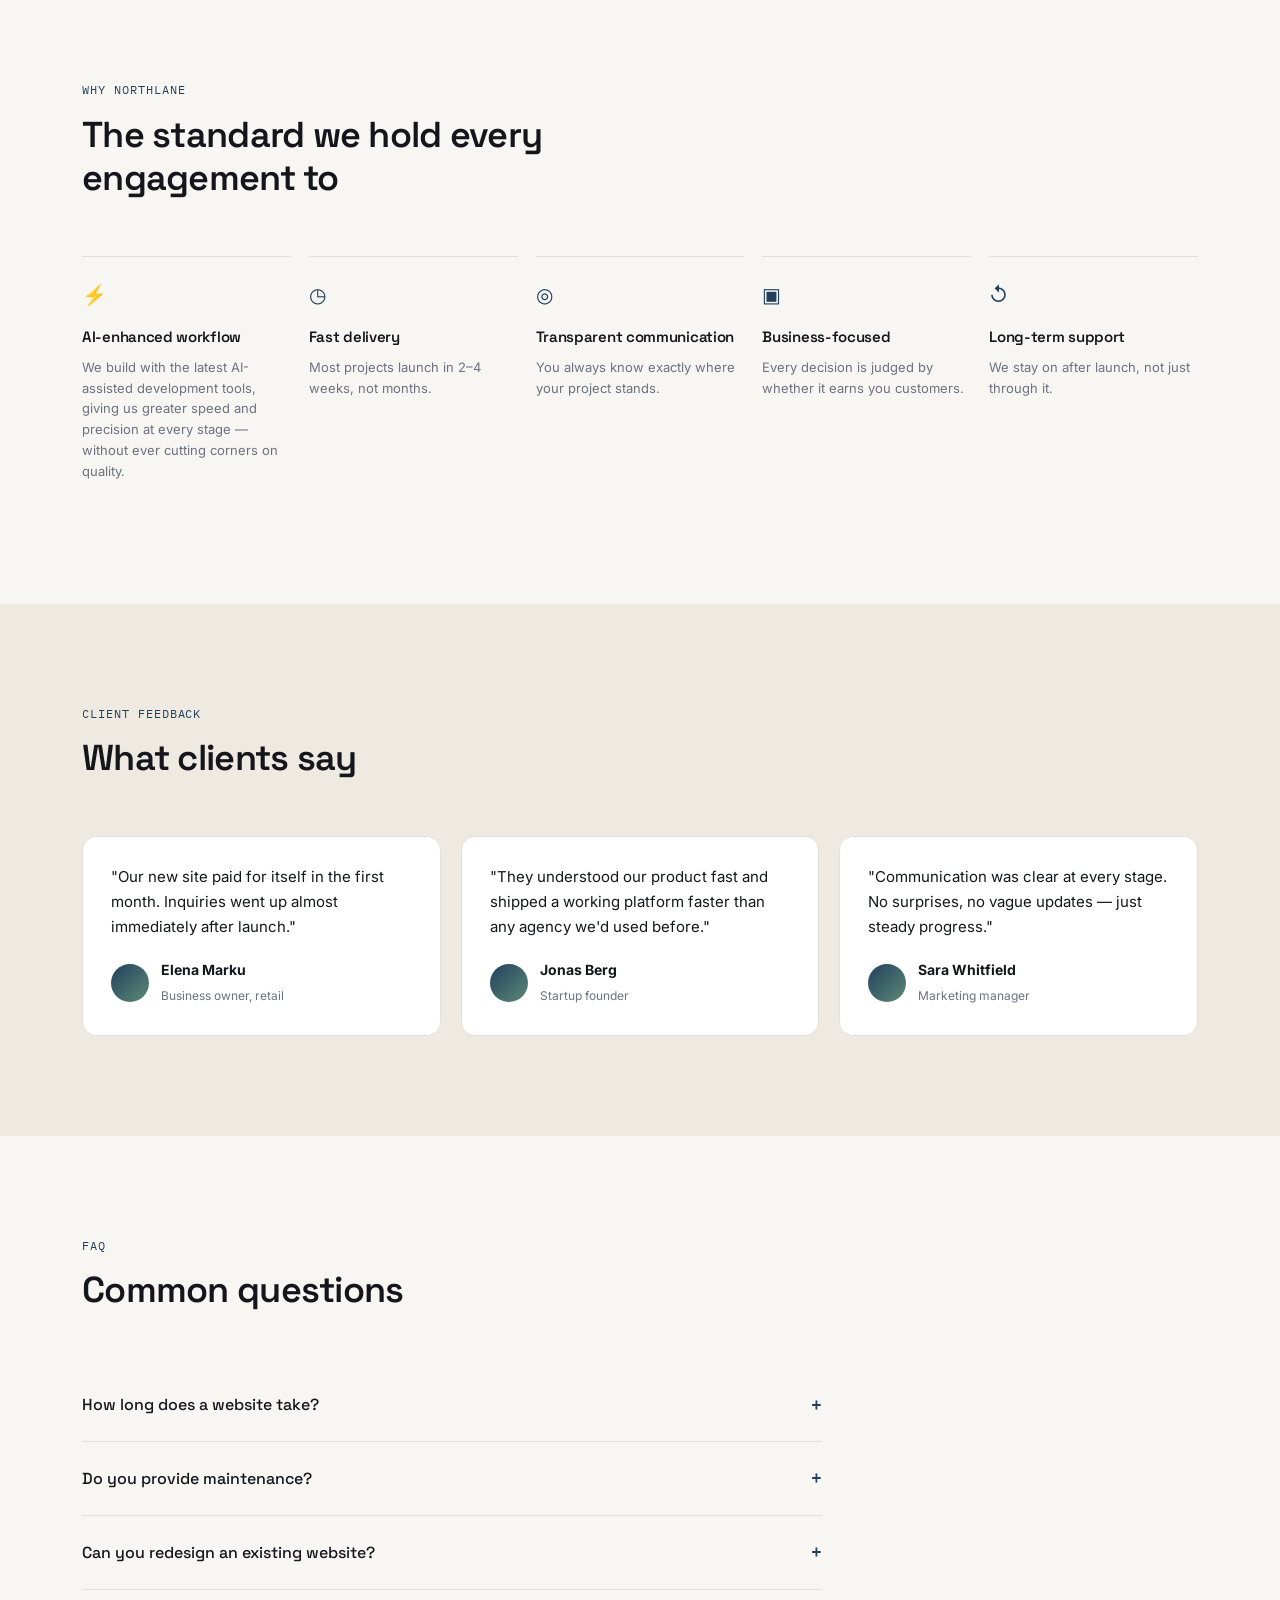
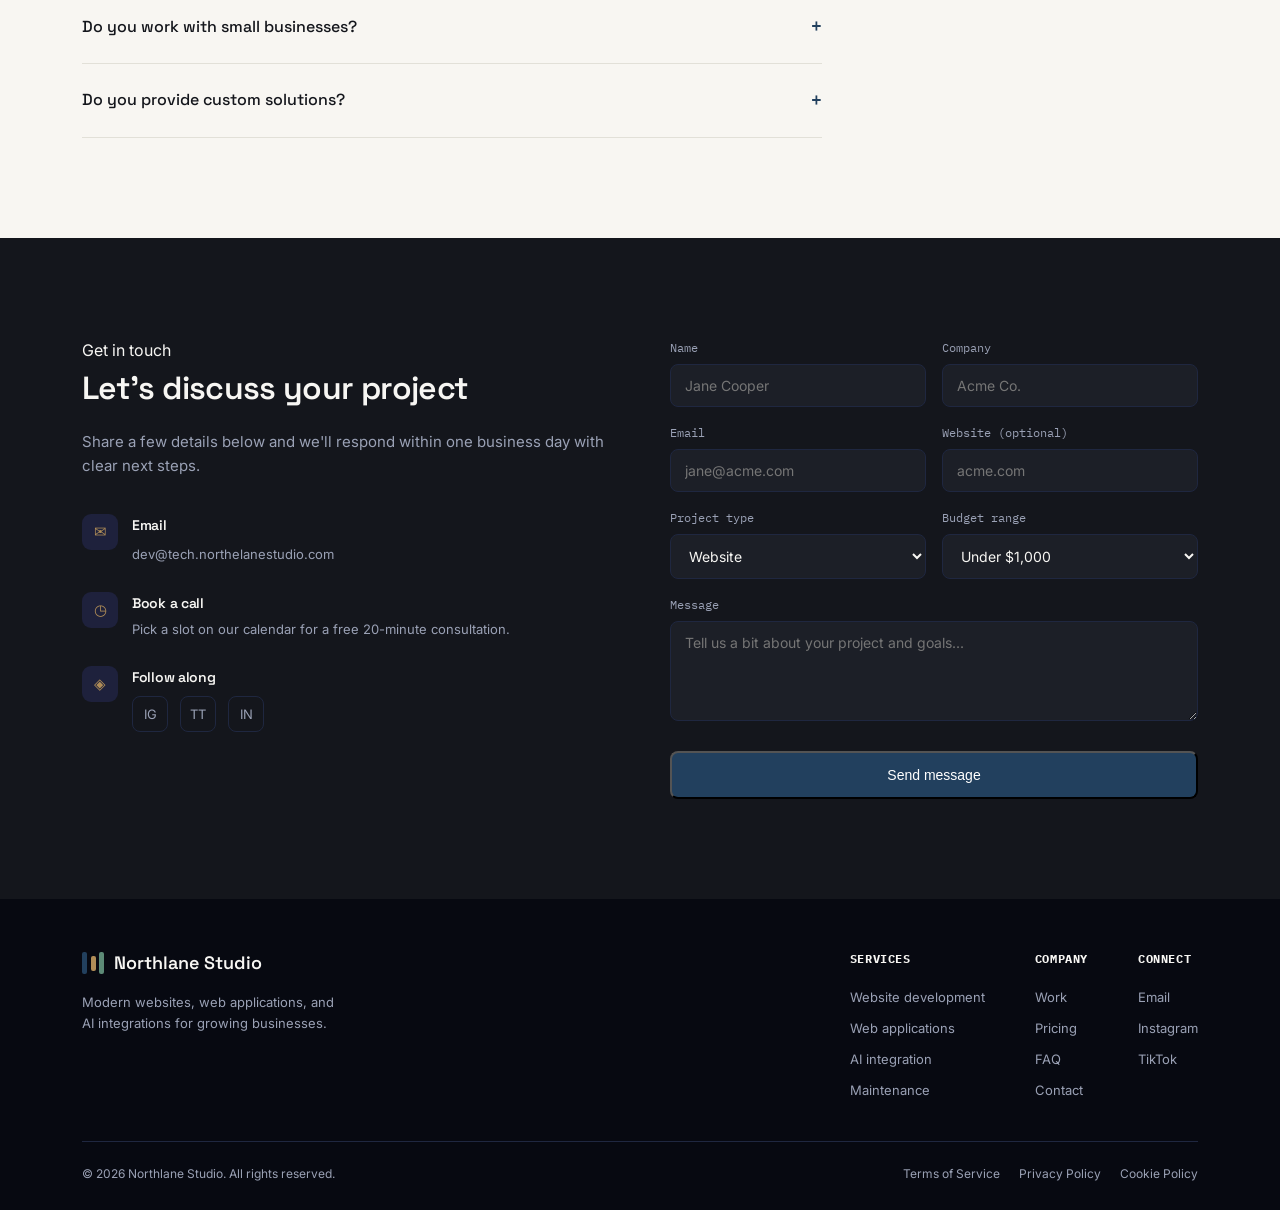
==== commit 44861cf3: "Update index.html" ====
--- a/index.html
+++ b/index.html
@@ -34,7 +34,7 @@
       <a href="#pricing">Pricing</a>
       <a href="#faq">FAQ</a>
     </div>
-    <a href="#contact" class="nav-cta" data-track="book_call_nav">Get Started</a>
+    <a href="https://wa.me/355693356087?text=Hi%2C%20I%27d%20like%20to%20talk%20about%20a%20website%20project" class="btn btn-primary" target="_blank" rel="noopener">Talk to Us</a>
   </div>
 </nav>
 
